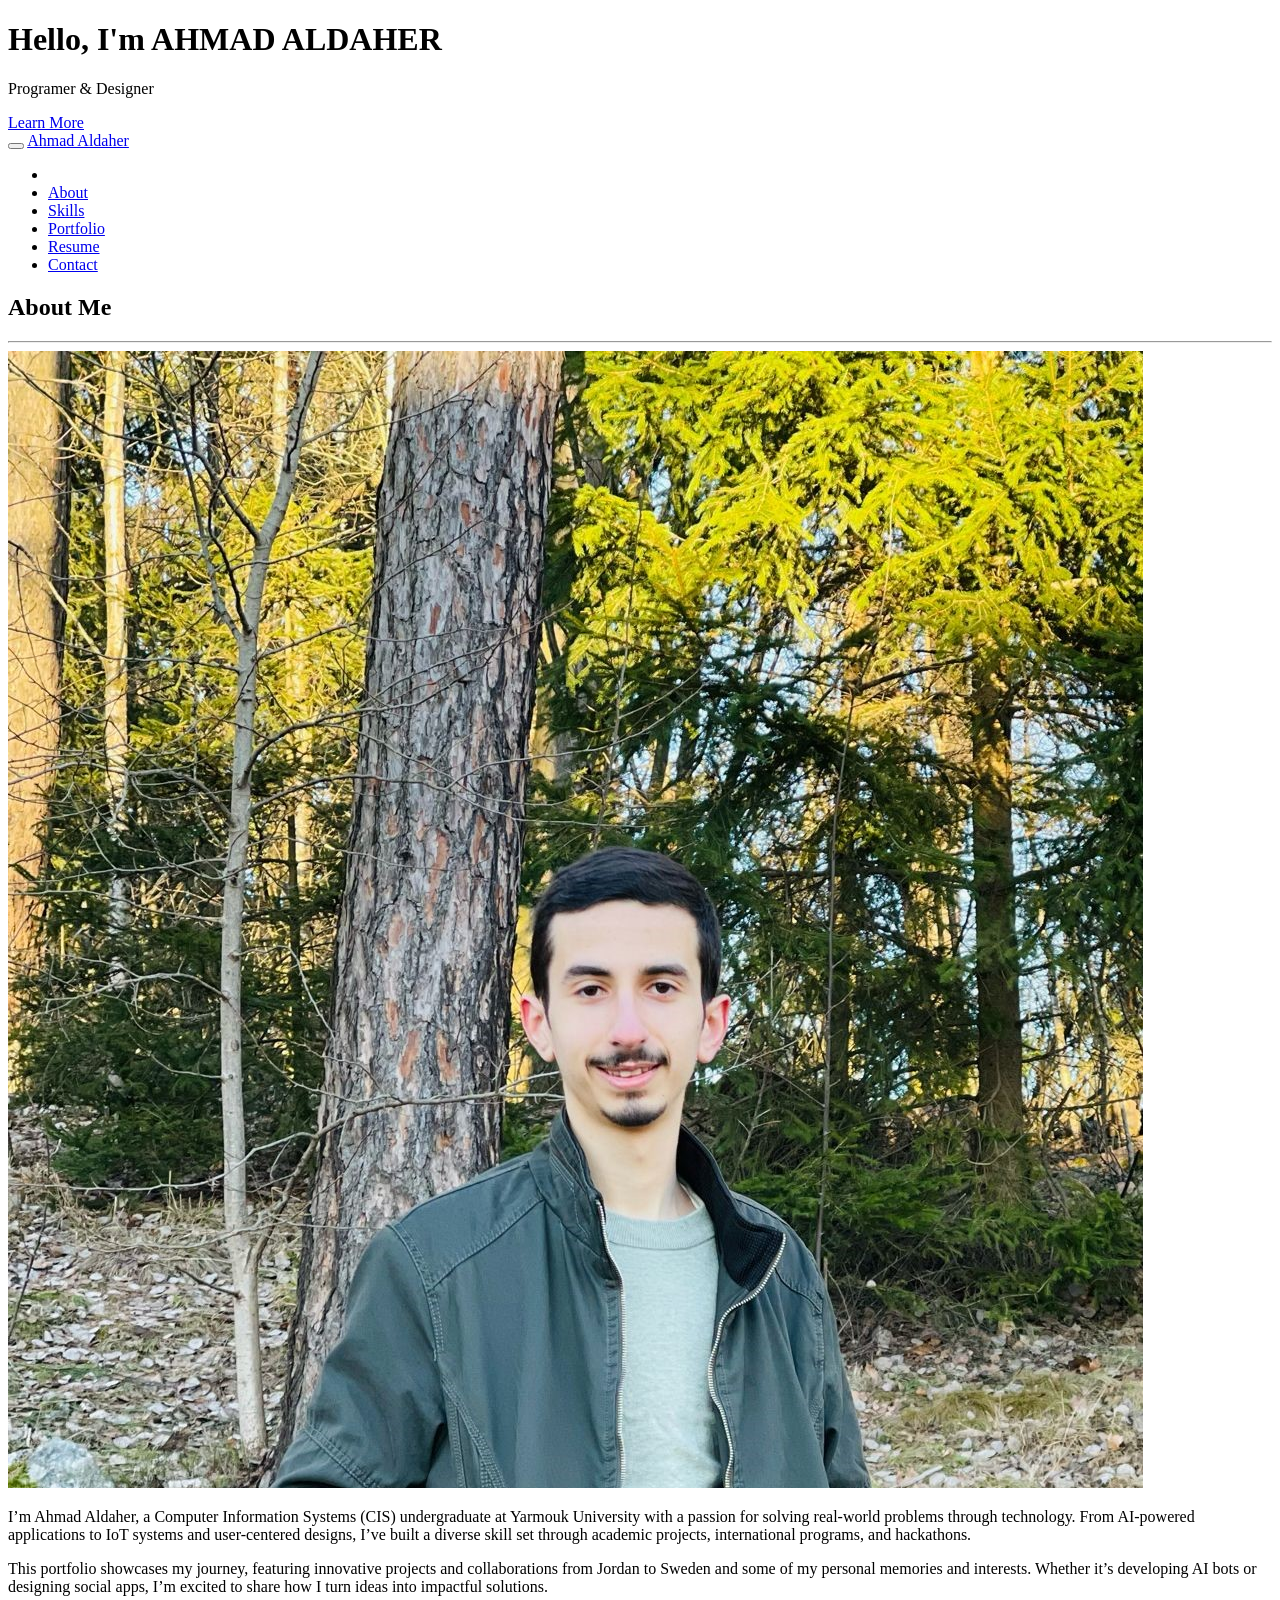
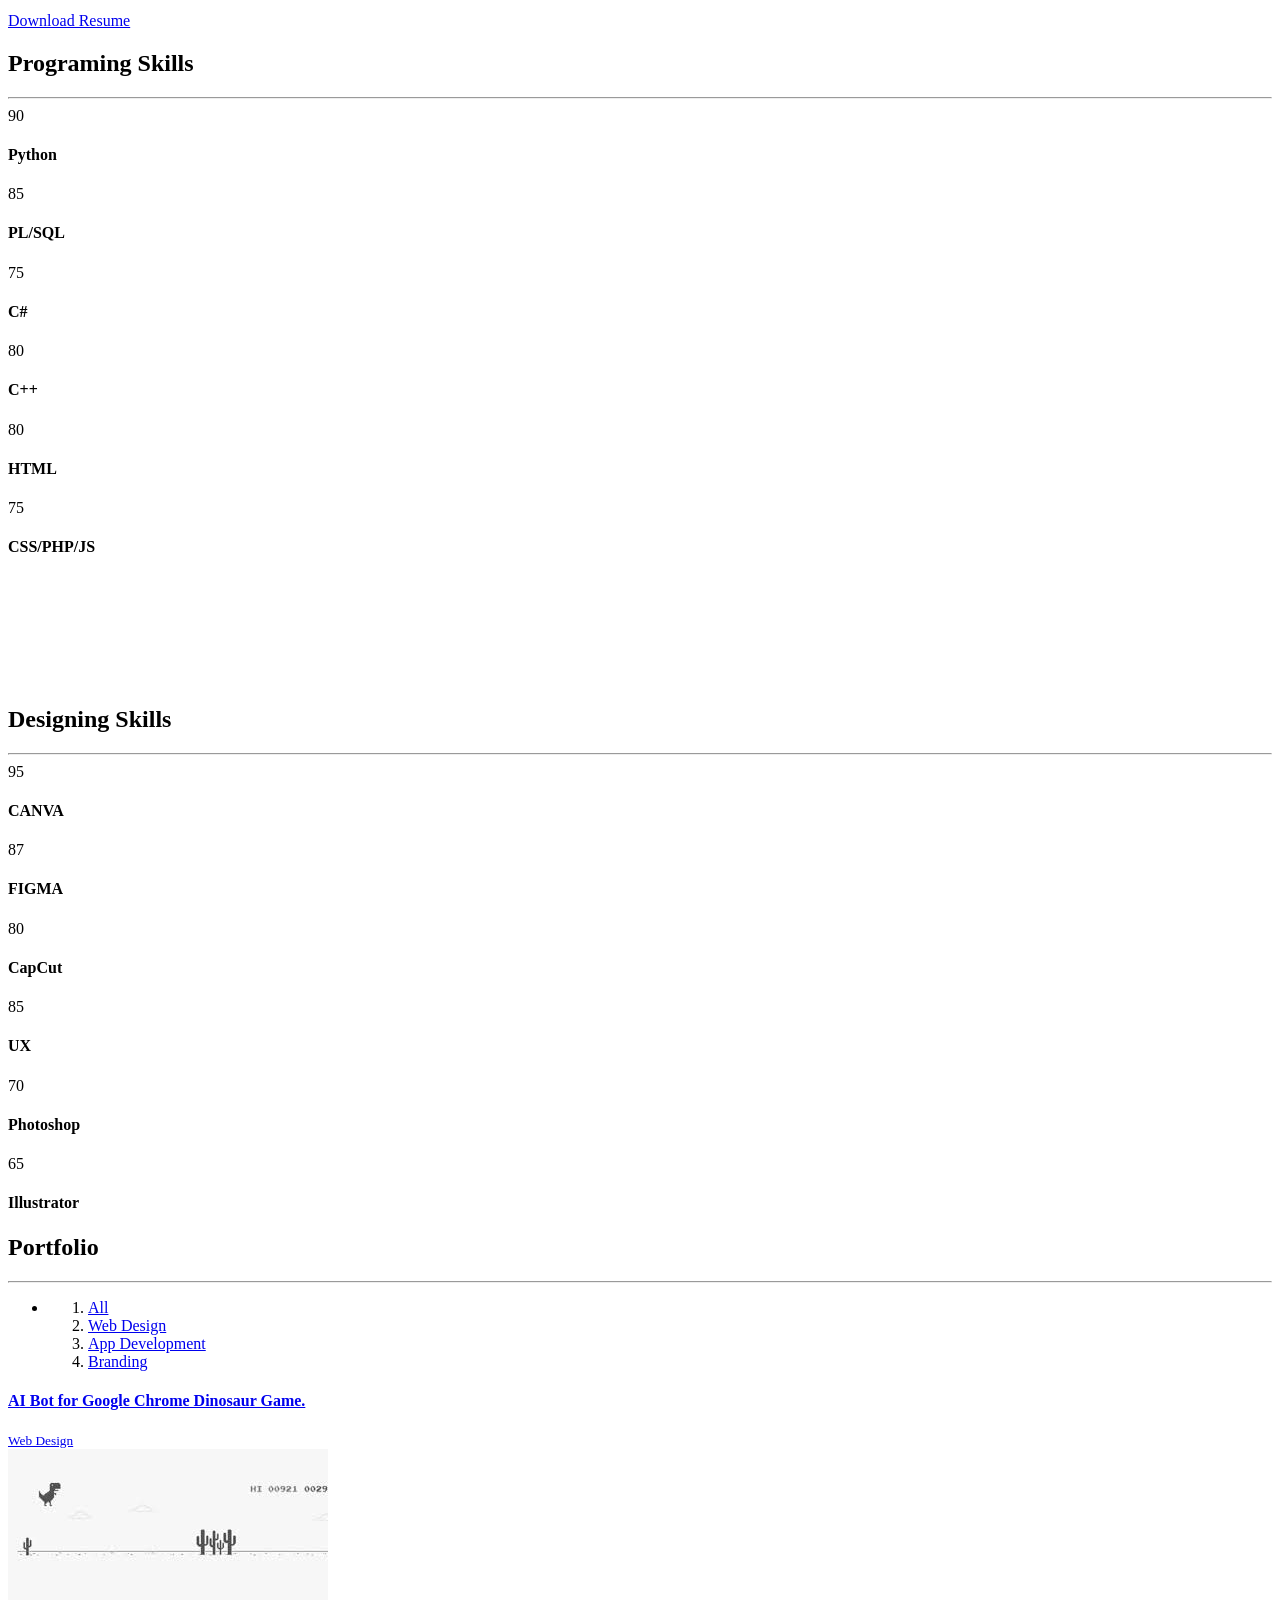
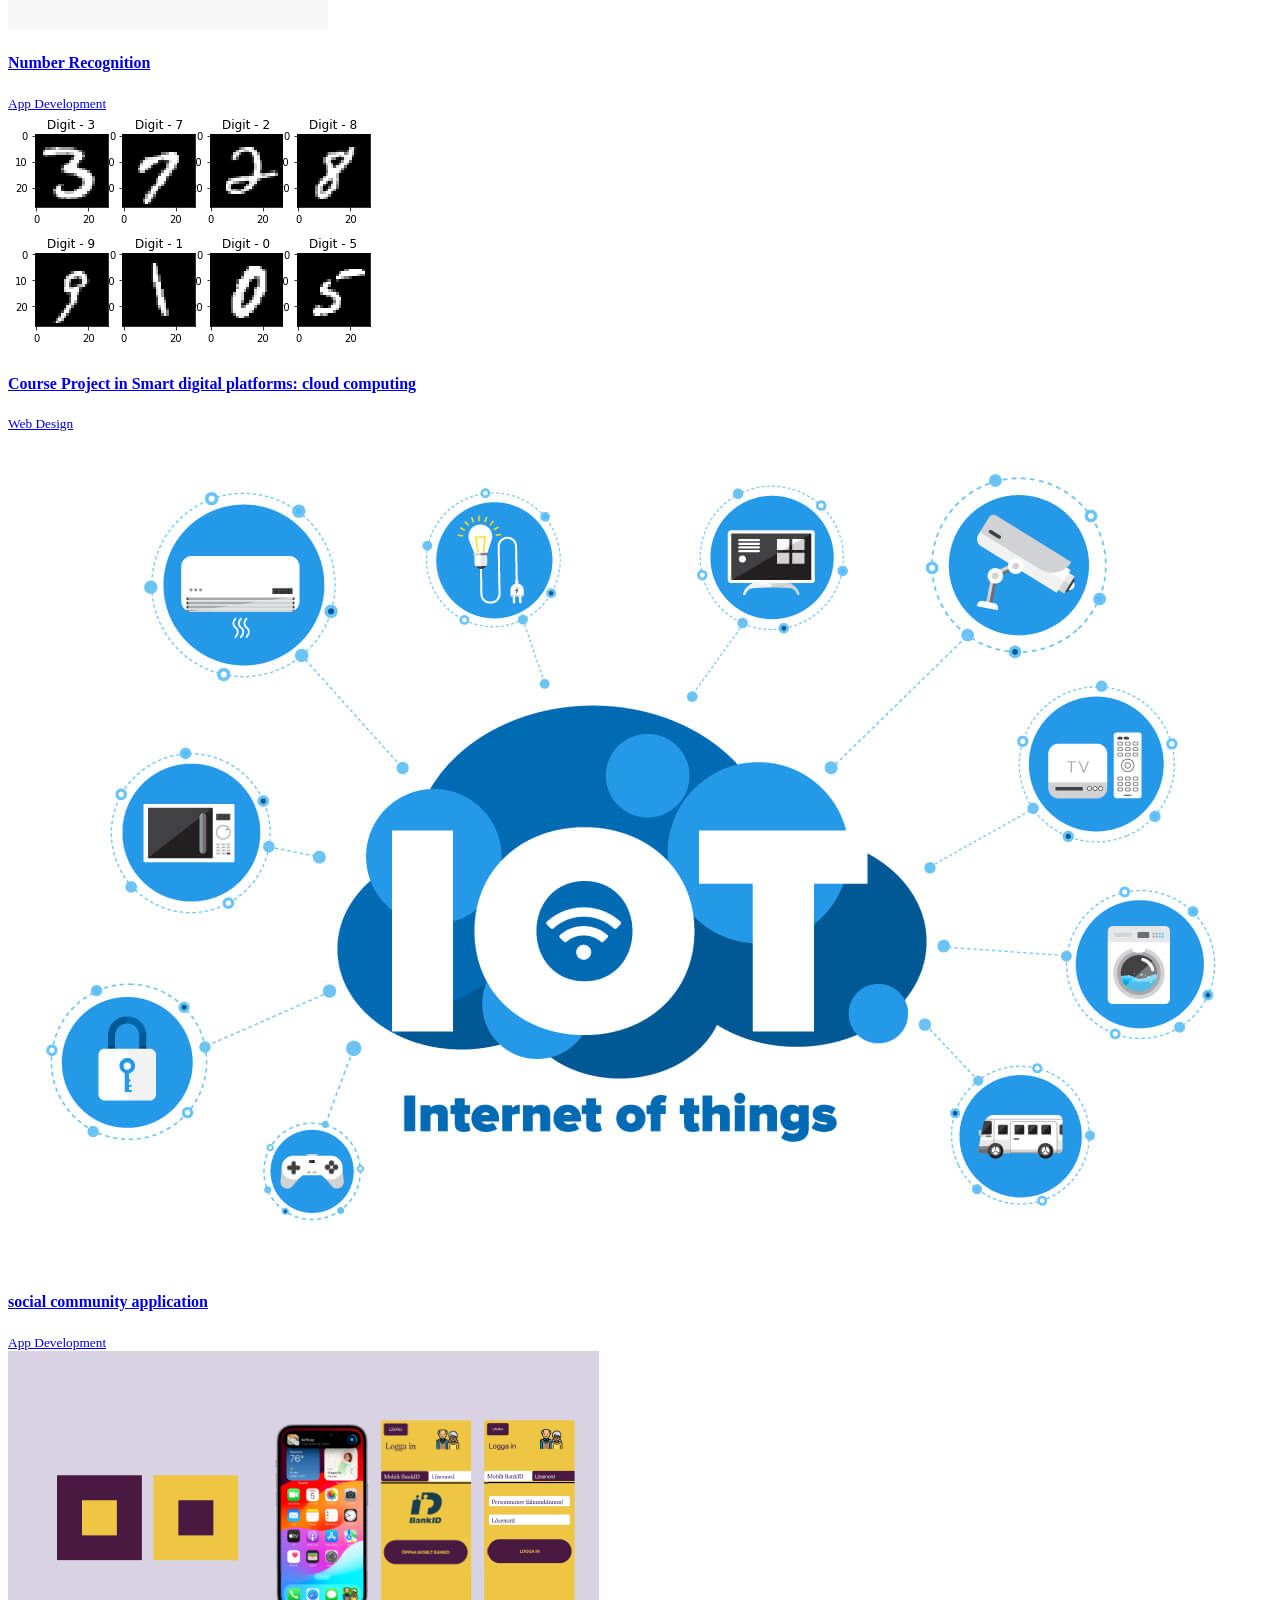
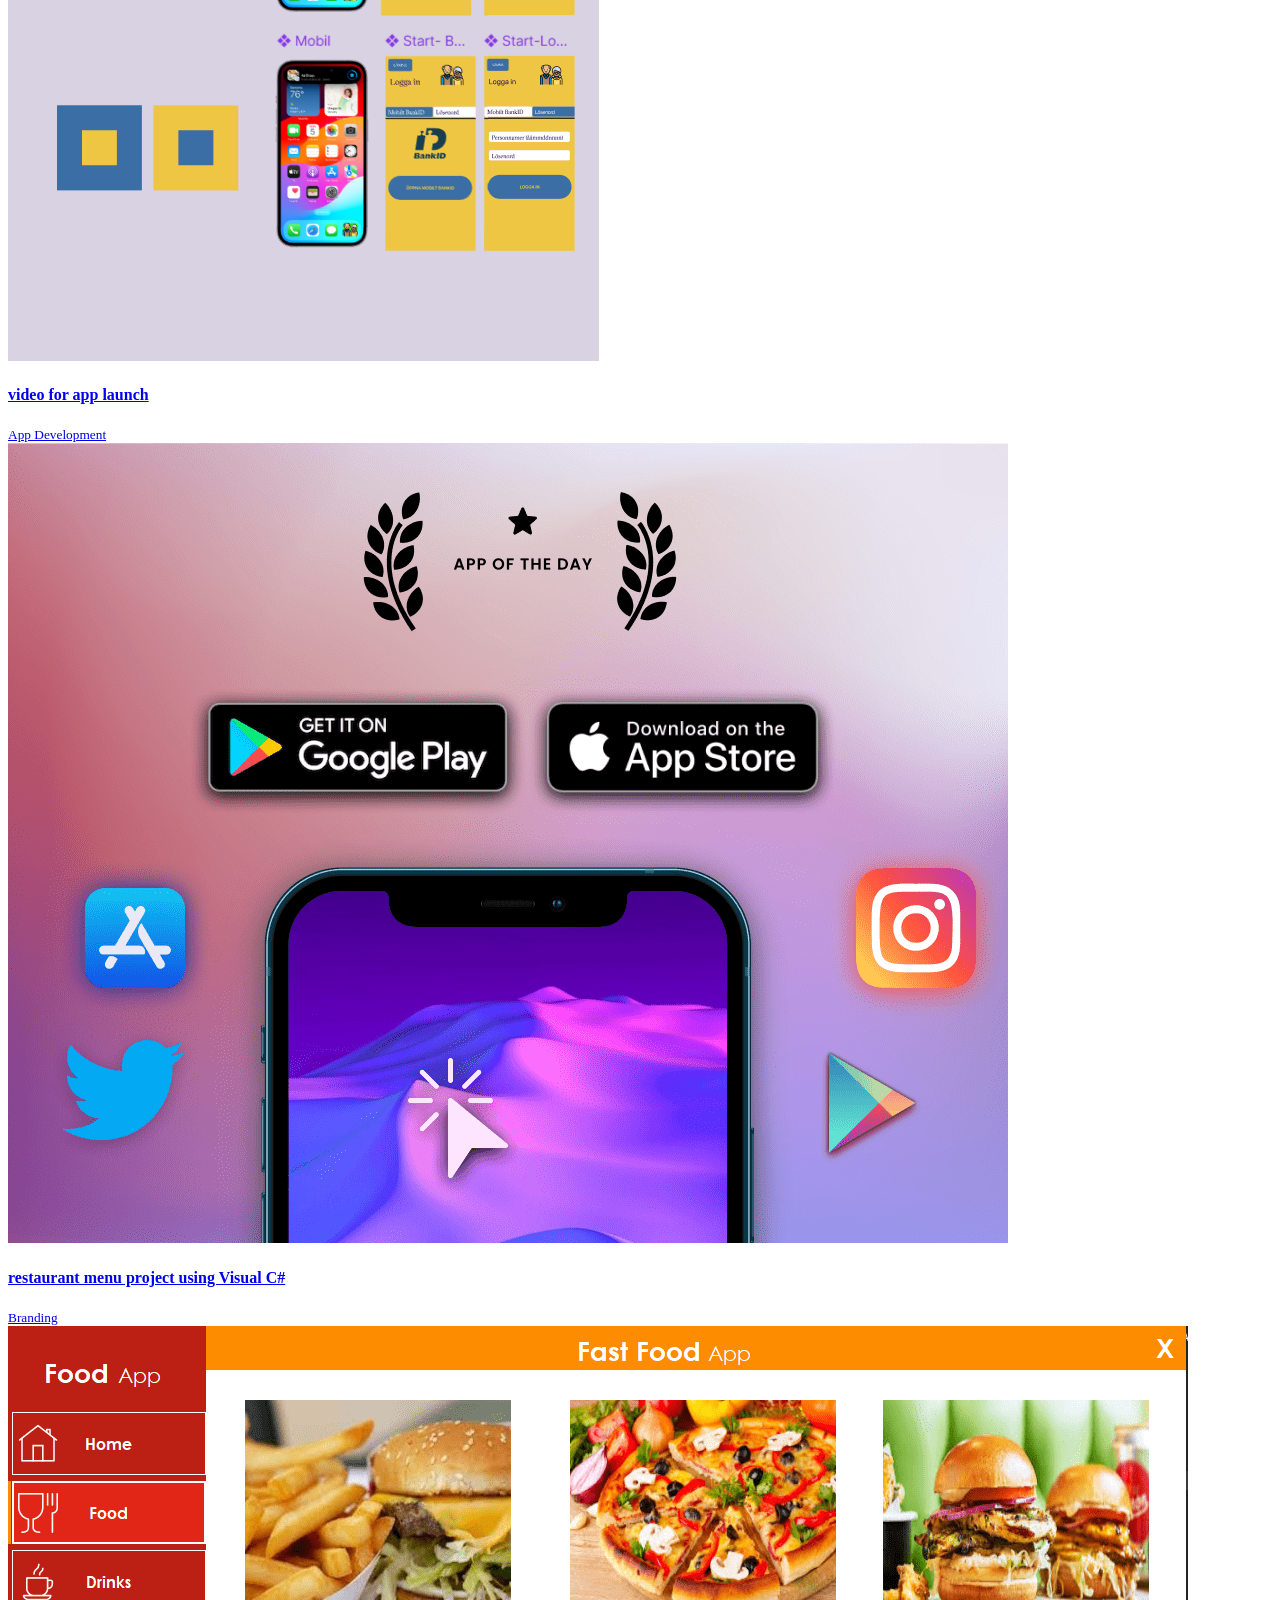
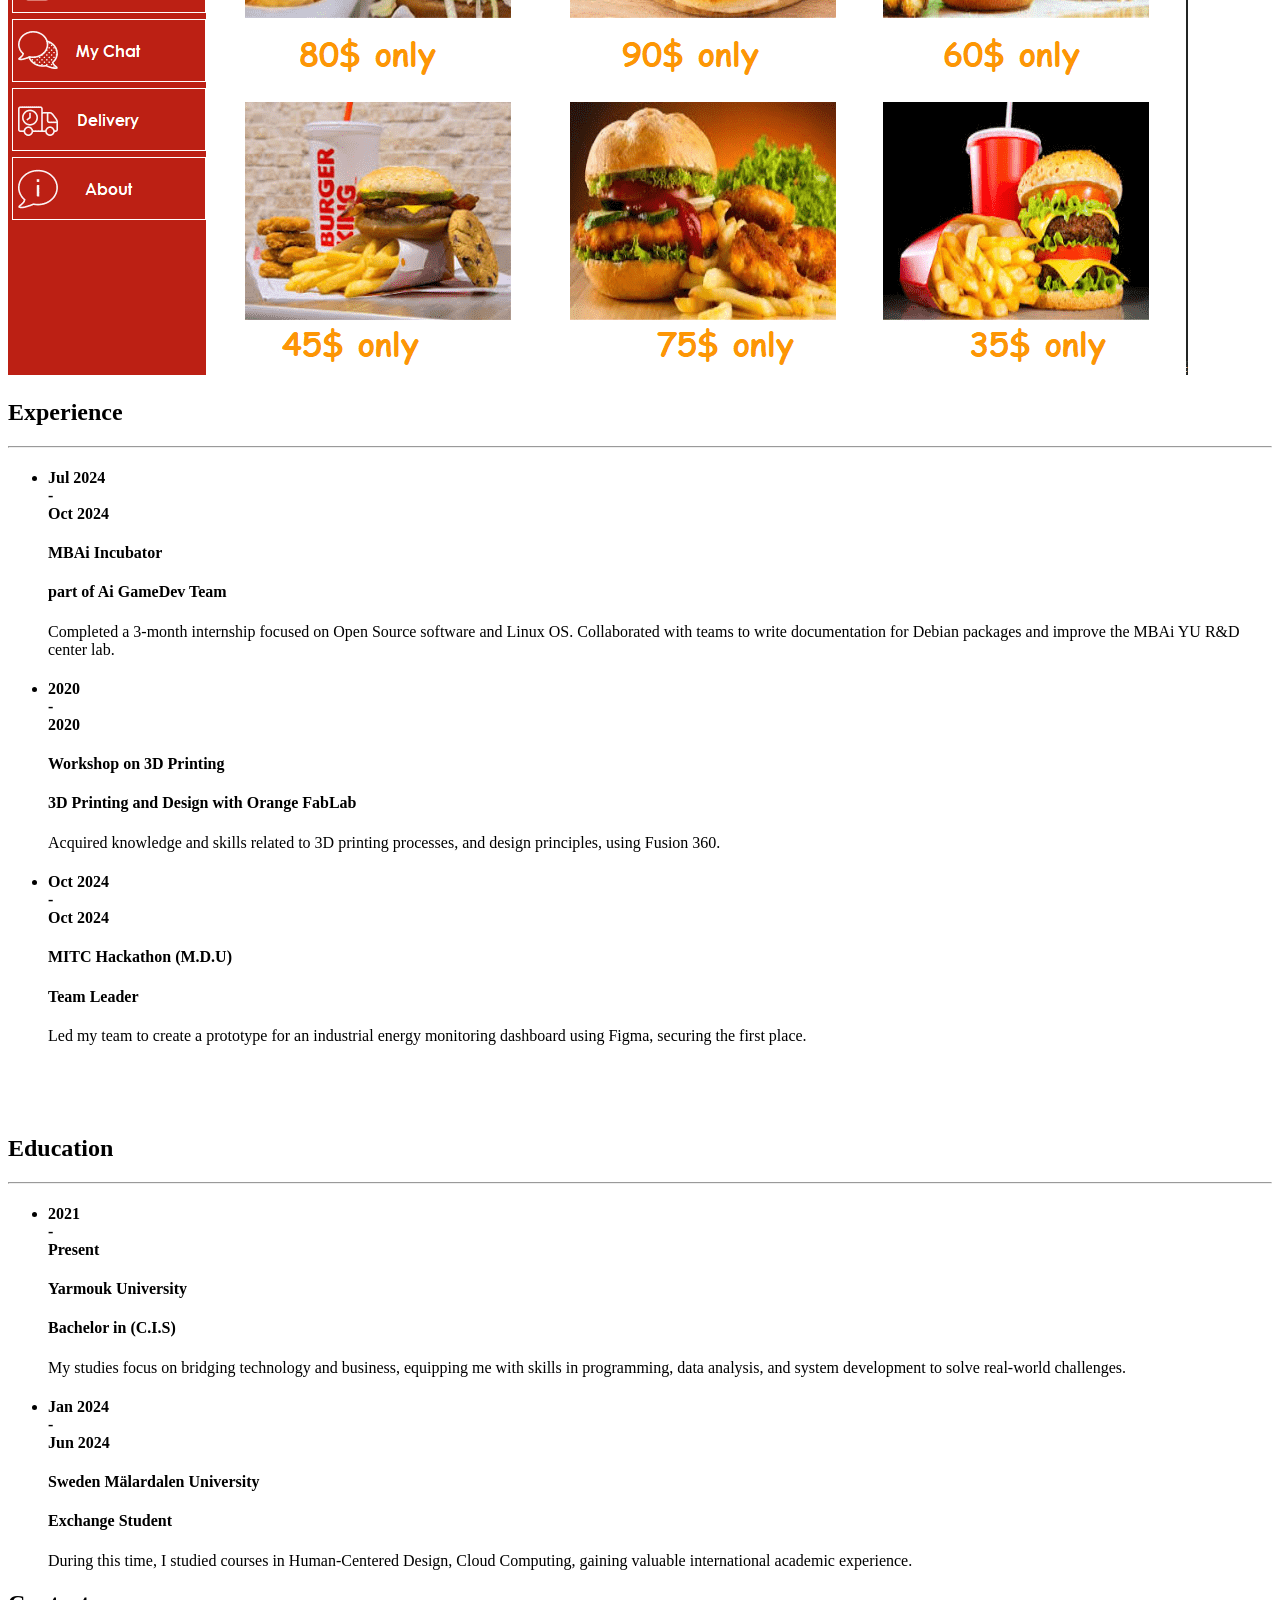
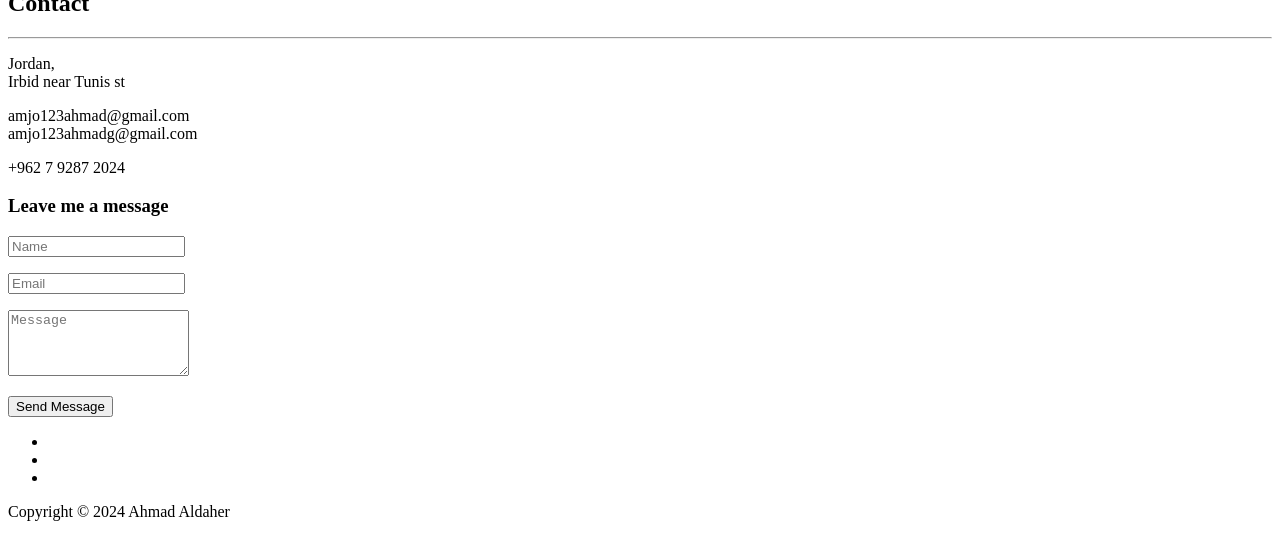
==== index.html @ 0b7fd12c "Add files via upload" ====
<!DOCTYPE html>
<html lang="en">
<head>
<meta charset="utf-8">
<meta name="viewport" content="width=device-width, initial-scale=1">
<title>AHMAD ALDAHER</title>
<meta name="description" content="">
<meta name="author" content="">

<!-- Favicons
    ================================================== -->
<link rel="shortcut icon" href="img/favicon.ico" type="image/x-icon">
<link rel="apple-touch-icon" href="img/apple-touch-icon.png">
<link rel="apple-touch-icon" sizes="72x72" href="img/apple-touch-icon-72x72.png">
<link rel="apple-touch-icon" sizes="114x114" href="img/apple-touch-icon-114x114.png">

<!-- Bootstrap -->
<link rel="stylesheet" type="text/css"  href="css/bootstrap.css">
<link rel="stylesheet" type="text/css" href="fonts/font-awesome/css/font-awesome.css">

<!-- Stylesheet
    ================================================== -->
<link rel="stylesheet" type="text/css"  href="css/style.css">
<link rel="stylesheet" type="text/css" href="css/prettyPhoto.css">
<link href='http://fonts.googleapis.com/css?family=Lato:400,700,900,300' rel='stylesheet' type='text/css'>
<link href='http://fonts.googleapis.com/css?family=Open+Sans:400,700,800,600,300' rel='stylesheet' type='text/css'>
<script type="text/javascript" src="js/modernizr.custom.js"></script>

<!-- HTML5 shim and Respond.js for IE8 support of HTML5 elements and media queries -->
<!-- WARNING: Respond.js doesn't work if you view the page via file:// -->
<!--[if lt IE 9]>
      <script src="https://oss.maxcdn.com/html5shiv/3.7.2/html5shiv.min.js"></script>
      <script src="https://oss.maxcdn.com/respond/1.4.2/respond.min.js"></script>
    <![endif]-->
</head>
<body id="page-top" data-spy="scroll" data-target=".navbar-fixed-top">

<!-- Header -->
<header id="header">
  <div class="intro">
    <div class="container">
      <div class="row">
        <div class="intro-text">
          <h1>Hello, I'm <span class="name">AHMAD ALDAHER</span></h1>
          <p>Programer & Designer</p>
          <a href="#about" class="btn btn-default btn-lg page-scroll">Learn More</a> </div>
      </div>
    </div>
  </div>
</header>
<!-- Navigation -->
<div id="nav">
  <nav class="navbar navbar-custom">
    <div class="container">
      <div class="navbar-header">
        <button type="button" class="navbar-toggle" data-toggle="collapse" data-target=".navbar-main-collapse"> <i class="fa fa-bars"></i> </button>
        <a class="navbar-brand page-scroll" href="#page-top">Ahmad Aldaher</a> </div>
      
      <!-- Collect the nav links, forms, and other content for toggling -->
      <div class="collapse navbar-collapse navbar-right navbar-main-collapse">
        <ul class="nav navbar-nav">
          <!-- Hidden li included to remove active class from about link when scrolled up past about section -->
          <li class="hidden"> <a href="#page-top"></a> </li>
          <li> <a class="page-scroll" href="#about">About</a> </li>
          <li> <a class="page-scroll" href="#P_skills">Skills</a> </li>
          <li> <a class="page-scroll" href="#portfolio">Portfolio</a> </li>
          <li> <a class="page-scroll" href="#resume">Resume</a> </li>
          <li> <a class="page-scroll" href="#contact">Contact</a> </li>
        </ul>
      </div>
    </div>
  </nav>
</div>
<!-- About Section -->
<div id="about">
  <div class="container">
    <div class="section-title text-center center">
      <h2>About Me</h2>
      <hr>
    </div>
    <div class="row">
      <div class="col-md-12 text-center"><img src="img/about.jpg" class="img-responsive"></div>
      <div class="col-md-8 col-md-offset-2">
        <div class="about-text">
          <p>I’m Ahmad Aldaher, a Computer Information Systems (CIS) undergraduate at Yarmouk University with a passion for solving real-world problems through technology. From AI-powered applications to IoT systems and user-centered designs, I’ve built a diverse skill set through academic projects, international programs, and hackathons.</p>
          <p>This portfolio showcases my journey, featuring innovative projects and collaborations from Jordan to Sweden and some of my personal memories and interests. Whether it’s developing AI bots or designing social apps, I’m excited to share how I turn ideas into impactful solutions.</p>
          <p class="text-center"><a class="btn btn-primary" href="#"><i class="fa fa-download"></i> Download Resume</a></p>
        </div>
      </div>
    </div>
  </div>
</div>
<!-- Programing Skills Section -->
<div id="P_skills" class="text-center">
  <div class="container">
    <div class="section-title center">
      <h2>Programing Skills</h2>
      <hr>
    </div>
    <div class="row">
      <div class="col-md-4 col-sm-6 skill"> <span class="chart" data-percent="90"> <span class="percent">90</span> </span>
        <h4>Python</h4>
      </div>
      <div class="col-md-4 col-sm-6 skill"> <span class="chart" data-percent="85"> <span class="percent">85</span> </span>
        <h4>PL/SQL</h4>
      </div>
      <div class="col-md-4 col-sm-6 skill"> <span class="chart" data-percent="75"> <span class="percent">75</span> </span>
        <h4> C#</h4>
      </div>
      <div class="col-md-4 col-sm-6 skill"> <span class="chart" data-percent="80"> <span class="percent">80</span> </span>
        <h4> C++</h4>
      </div>
      <div class="col-md-4 col-sm-6 skill"> <span class="chart" data-percent="80"> <span class="percent">80</span> </span>
        <h4>HTML</h4>
      </div>
      <div class="col-md-4 col-sm-6 skill"> <span class="chart" data-percent="75"> <span class="percent">75</span> </span>
        <h4>CSS/PHP/JS</h4>
      </div>
    </div>
  </div>
</div>
<br><br><br><br><br><br>
<!-- Designing Skills Section -->
<div id="D_skills" class="text-center">
  <div class="container">
    <div class="section-title center">
      <h2>Designing Skills</h2>
      <hr>
    </div>
    <div class="row">
      <div class="col-md-4 col-sm-6 skill"> <span class="chart" data-percent="95"> <span class="percent">95</span> </span>
        <h4>CANVA</h4>
      </div>
      <div class="col-md-4 col-sm-6 skill"> <span class="chart" data-percent="87"> <span class="percent">87</span> </span>
        <h4>FIGMA</h4>
      </div>
      <div class="col-md-4 col-sm-6 skill"> <span class="chart" data-percent="80"> <span class="percent">80</span> </span>
        <h4>CapCut</h4>
      </div>
      <div class="col-md-4 col-sm-6 skill"> <span class="chart" data-percent="85"> <span class="percent">85</span> </span>
        <h4>UX</h4>
      </div>
      <div class="col-md-4 col-sm-6 skill"> <span class="chart" data-percent="70"> <span class="percent">70</span> </span>
        <h4>Photoshop</h4>
      </div>
      <div class="col-md-4 col-sm-6 skill"> <span class="chart" data-percent="65"> <span class="percent">65</span> </span>
        <h4>Illustrator</h4>
      </div>
    </div>
  </div>
</div>

<!-- Portfolio Section -->
<div id="portfolio">
  <div class="container">
    <div class="section-title text-center center">
      <h2>Portfolio</h2>
      <hr>
    </div>
    <div class="categories">
      <ul class="cat">
        <li>
          <ol class="type">
            <li><a href="#" data-filter="*" class="active">All</a></li>
            <li><a href="#" data-filter=".web">Web Design</a></li>
            <li><a href="#" data-filter=".app">App Development</a></li>
            <li><a href="#" data-filter=".branding">Branding</a></li>
          </ol>
        </li>
      </ul>
      <div class="clearfix"></div>
    </div>
    <div class="row">
      <div class="portfolio-items">
        <div class="col-sm-6 col-md-3 col-lg-3 web">
          <div class="portfolio-item">
            <div class="hover-bg"> <a href="img/portfolio/01-large.jpg" title="Description: Programmed an AI bot capable of playing the Chrome “No Internet dinosaur game“, demonstrating
              skills in computer vision and automation using (python, open cv, pytorch)." rel="prettyPhoto">
              <div class="hover-text">
                <h4>AI Bot for Google Chrome Dinosaur Game.</h4>
                <small>Web Design</small> </div>
              <img src="img/portfolio/01-small.jpg" class="img-responsive" alt="AI Bot for Google Chrome Dinosaur Game."> </a> </div>
          </div>
        </div>
        <div class="col-sm-6 col-md-3 col-lg-3 app">
          <div class="portfolio-item">
            <div class="hover-bg"> <a href="img/portfolio/02-large.jpg" title="Description: Basic program for recognizing and interpreting handwritten numbers from images. This project was
              to learn skills in machine learning and image processing using Python, TensorFlow, OpenCV." rel="prettyPhoto">
              <div class="hover-text">
                <h4>Number Recognition</h4>
                <small>App Development</small> </div>
              <img src="img/portfolio/02-small.jpg" class="img-responsive" alt="Number Recognition"> </a> </div>
          </div>
        </div>
        <div class="col-sm-6 col-md-3 col-lg-3 web">
          <div class="portfolio-item">
            <div class="hover-bg"> <a href="img/portfolio/03-large.jpg" title="Description: Developed a dual-website application for sending and receiving IoT data. One site simulated an
              IoT device that sends data, while the other received, analyzed, and displayed the information for end-users." rel="prettyPhoto">
              <div class="hover-text">
                <h4>Course Project in Smart digital platforms: cloud computing</h4>
                <small>Web Design</small> </div>
              <img src="img/portfolio/03-small.jpg" class="img-responsive" alt="Course Project in Smart digital platforms: cloud computing"> </a> </div>
          </div>
        </div>
        <div class="col-sm-6 col-md-3 col-lg-3 web">
          <div class="portfolio-item">
            <div class="hover-bg"> <a href="img/portfolio/04-large.jpg" title="Description: Collaborated with a multinational team to design a user-friendly social community application
              tailored to the needs of elderly users in Sweden." rel="prettyPhoto">
              <div class="hover-text">
                <h4>social community application</h4>
                <small>App Development</small> </div>
              <img src="img/portfolio/04-small.jpg" class="img-responsive" alt=" social community application"> </a> </div>
          </div>
        </div>
        <div class="col-sm-6 col-md-3 col-lg-3 app">
          <div class="portfolio-item">
            <div class="hover-bg"> <a href="img/portfolio/05-large.jpg" title="video" rel="prettyPhoto">
              <div class="hover-text">
                <h4>video for app launch</h4>
                <small>App Development</small> </div>
              <img src="img/portfolio/05-small.jpg" class="img-responsive" alt="video for app launch"> </a> </div>
          </div>
        </div>
        <div class="col-sm-6 col-md-3 col-lg-3 branding">
          <div class="portfolio-item">
            <div class="hover-bg"> <a href="img/portfolio/06-large.jpg" title=" Developed a small restaurant menu project using Visual C#." rel="prettyPhoto">
              <div class="hover-text">
                <h4>restaurant menu project using Visual C#</h4>
                <small>Branding</small> </div>
              <img src="img/portfolio/06-small.jpg" class="img-responsive" alt=" restaurant menu project using Visual C#"> </a> </div>
          </div>
        </div>
        
  </div>
</div>

<!-- Resume Section -->
<div id="resume" class="text-center">
  <div class="container">
    <div class="section-title center">
      <h2>Experience</h2>
      <hr>
    </div>
    <div class="row">
      <div class="col-lg-12">
        <ul class="timeline">
          <li>
            <div class="timeline-image">
              <h4>Jul 2024 <br>
                - <br>
                Oct 2024 </h4>
            </div>
            <div class="timeline-panel">
              <div class="timeline-heading">
                <h4>MBAi Incubator</h4>
                <h4 class="subheading">part of Ai GameDev Team</h4>
              </div>
              <div class="timeline-body">
                <p> Completed a 3-month internship focused on Open Source software and Linux OS. Collaborated with
                  teams to write documentation for Debian packages and improve the MBAi YU R&D center lab.</p>
              </div>
            </div>
          </li>
          <li class="timeline-inverted">
            <div class="timeline-image">
              <h4>2020 <br>
                - <br>
                2020 </h4>
            </div>
            <div class="timeline-panel">
              <div class="timeline-heading">
                <h4>Workshop on 3D Printing</h4>
                <h4 class="subheading"> 3D Printing and Design with Orange FabLab</h4>
              </div>
              <div class="timeline-body">
                <p>Acquired knowledge and skills related to 3D printing processes, and design principles, using Fusion 360.</p>
              </div>
            </div>
          </li>
          <li>
            <div class="timeline-image">
              <h4>Oct 2024 <br>
                - <br>
                Oct 2024 </h4>
            </div>
            <div class="timeline-panel">
              <div class="timeline-heading">
                <h4> MITC Hackathon (M.D.U)</h4>
                <h4 class="subheading">Team Leader</h4>
              </div>
              <div class="timeline-body">
                <p> Led my team to create a prototype for an industrial energy monitoring dashboard using Figma, securing
                  the first place.</p>
              </div>
            </div>
          </li>
        </ul>
      </div>
    </div>
  </div>
  <div class="container">
    <div class="section-title center">

      <br><br><br>

      <h2>Education</h2>
      <hr>
    </div>
    <div class="row">
      <div class="col-lg-12">
        <ul class="timeline">
          
          <!-- Education Section-->
          
          <li>
            <div class="timeline-image">
              <h4>2021 <br>
                - <br>
                Present </h4>
            </div>
            <div class="timeline-panel">
              <div class="timeline-heading">
                <h4> Yarmouk University</h4>
                <h4 class="subheading">Bachelor in (C.I.S)</h4>
              </div>
              <div class="timeline-body">
                <p>My studies focus on bridging technology and business, equipping me with skills in programming, data analysis, and system development to solve real-world challenges.</p>
              </div>
            </div>
          </li>
          <li class="timeline-inverted">
            <div class="timeline-image">
              <h4>Jan 2024 <br>
                - <br>
                Jun 2024 </h4>
            </div>
            <div class="timeline-panel">
              <div class="timeline-heading">
                <h4>Sweden Mälardalen University</h4>
                <h4 class="subheading">Exchange Student</h4>
              </div>
              <div class="timeline-body">
                <p>During this time, I studied courses in Human-Centered Design, Cloud Computing, gaining valuable international academic experience.<p>
              </div>
            </div>
          </li>
          
        </ul>
      </div>
    </div>
  </div>
</div>
<!-- Contact Section -->
<div id="contact" class="text-center">
  <div class="container">
    <div class="section-title center">
      <h2>Contact</h2>
      <hr>
    </div>
    <div class="col-md-8 col-md-offset-2">
      <div class="col-md-4"> <i class="fa fa-map-marker fa-2x"></i>
        <p>Jordan,<br>
          Irbid near Tunis st</p>
      </div>
      <div class="col-md-4"> <i class="fa fa-envelope-o fa-2x"></i>
        <p>amjo123ahmad@gmail.com<br>amjo123ahmadg@gmail.com</p>
      </div>
      <div class="col-md-4"> <i class="fa fa-phone fa-2x"></i>
        <p> +962 7 9287 2024</p>
      </div>
      <div class="clearfix"></div>
    </div>
    <div class="col-md-8 col-md-offset-2">
      <h3>Leave me a message</h3>
      <form name="sentMessage" id="contactForm" novalidate>
        <div class="row">
          <div class="col-md-6">
            <div class="form-group">
              <input type="text" id="name" class="form-control" placeholder="Name" required="required">
              <p class="help-block text-danger"></p>
            </div>
          </div>
          <div class="col-md-6">
            <div class="form-group">
              <input type="email" id="email" class="form-control" placeholder="Email" required="required">
              <p class="help-block text-danger"></p>
            </div>
          </div>
        </div>
        <div class="form-group">
          <textarea name="message" id="message" class="form-control" rows="4" placeholder="Message" required></textarea>
          <p class="help-block text-danger"></p>
        </div>
        <div id="success"></div>
        <button type="submit" class="btn btn-default">Send Message</button>
      </form>
      <div class="social">
        <ul>
          <li><a href="https://github.com/ahmad-almaher"><i class="fa fa-github"></i></a></li>
          <li><a href="https://www.instagram.com/maher286/profilecard/?igsh=MWh3eDlrbDl1OHp0Nw=="><i class="fa fa-instagram"></i></a></li>
          <li><a href="https://www.linkedin.com/in/ahmad-aldaher-368395258/"><i class="fa fa-linkedin"></i></a></li>
        </ul>
      </div>
    </div>
  </div>
</div>
<div id="footer">
  <div class="container text-center">
    <div class="fnav">
      <p>Copyright &copy; 2024 Ahmad Aldaher</p>
    </div>
  </div>
</div>
<script type="text/javascript" src="js/jquery.1.11.1.js"></script> 
<script type="text/javascript" src="js/bootstrap.js"></script> 
<script type="text/javascript" src="js/SmoothScroll.js"></script> 
<script type="text/javascript" src="js/easypiechart.js"></script> 
<script type="text/javascript" src="js/jquery.prettyPhoto.js"></script> 
<script type="text/javascript" src="js/jquery.isotope.js"></script> 
<script type="text/javascript" src="js/jquery.counterup.js"></script> 
<script type="text/javascript" src="js/waypoints.js"></script> 
<script type="text/javascript" src="js/jqBootstrapValidation.js"></script> 
<script type="text/javascript" src="js/contact_me.js"></script> 
<script type="text/javascript" src="js/main.js"></script>
</body>
</html>
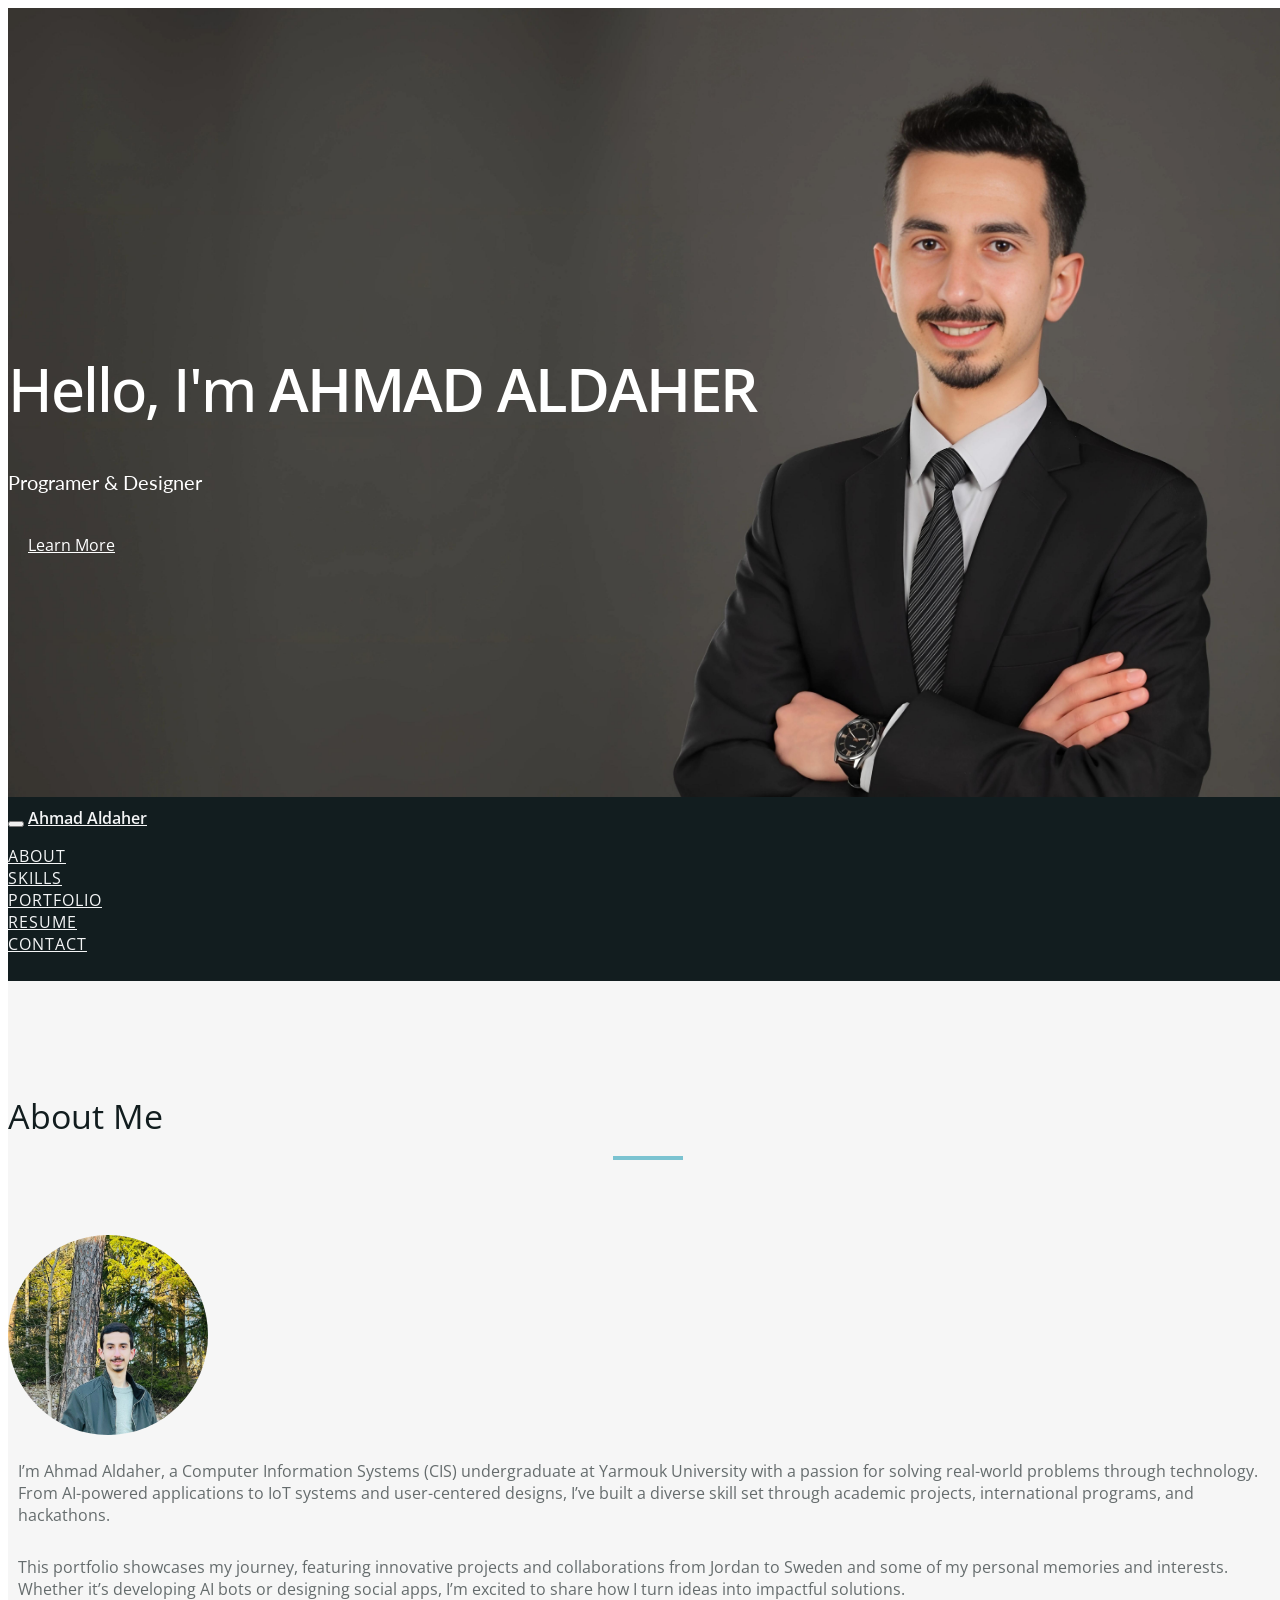
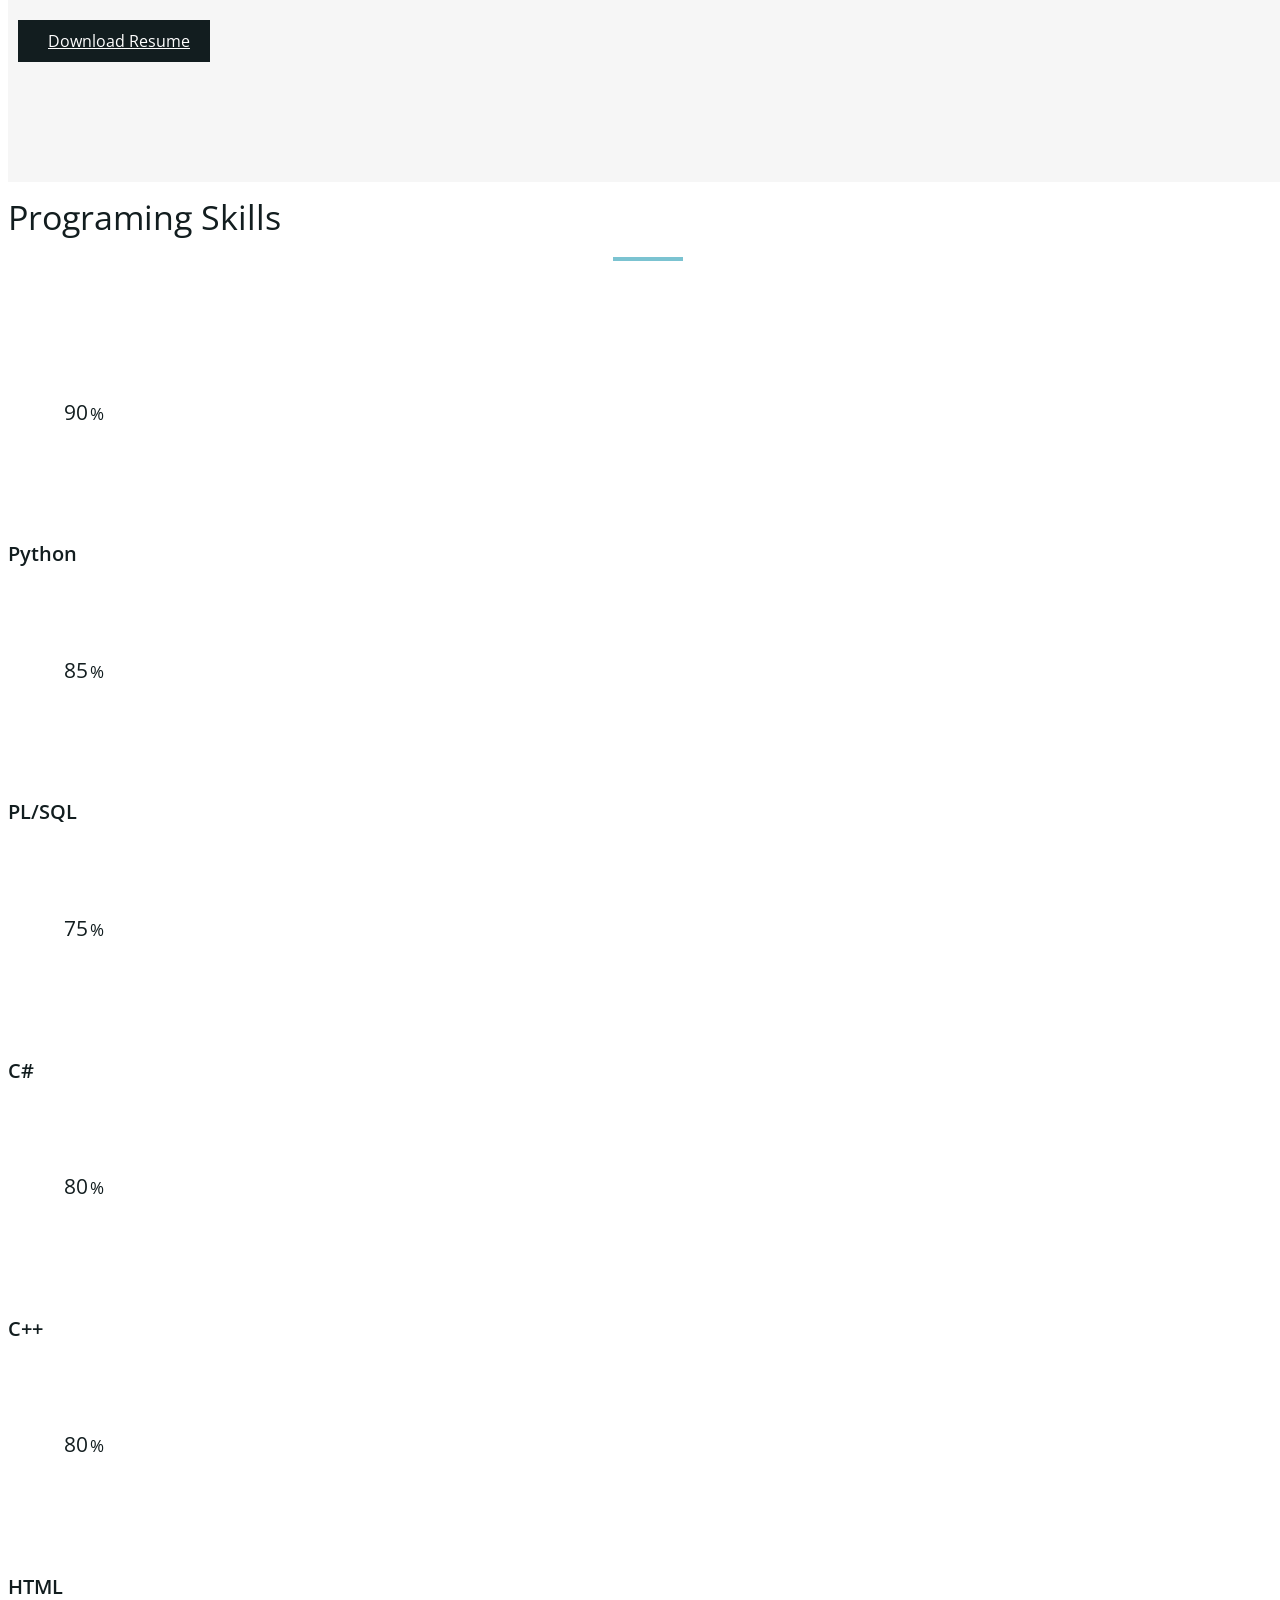
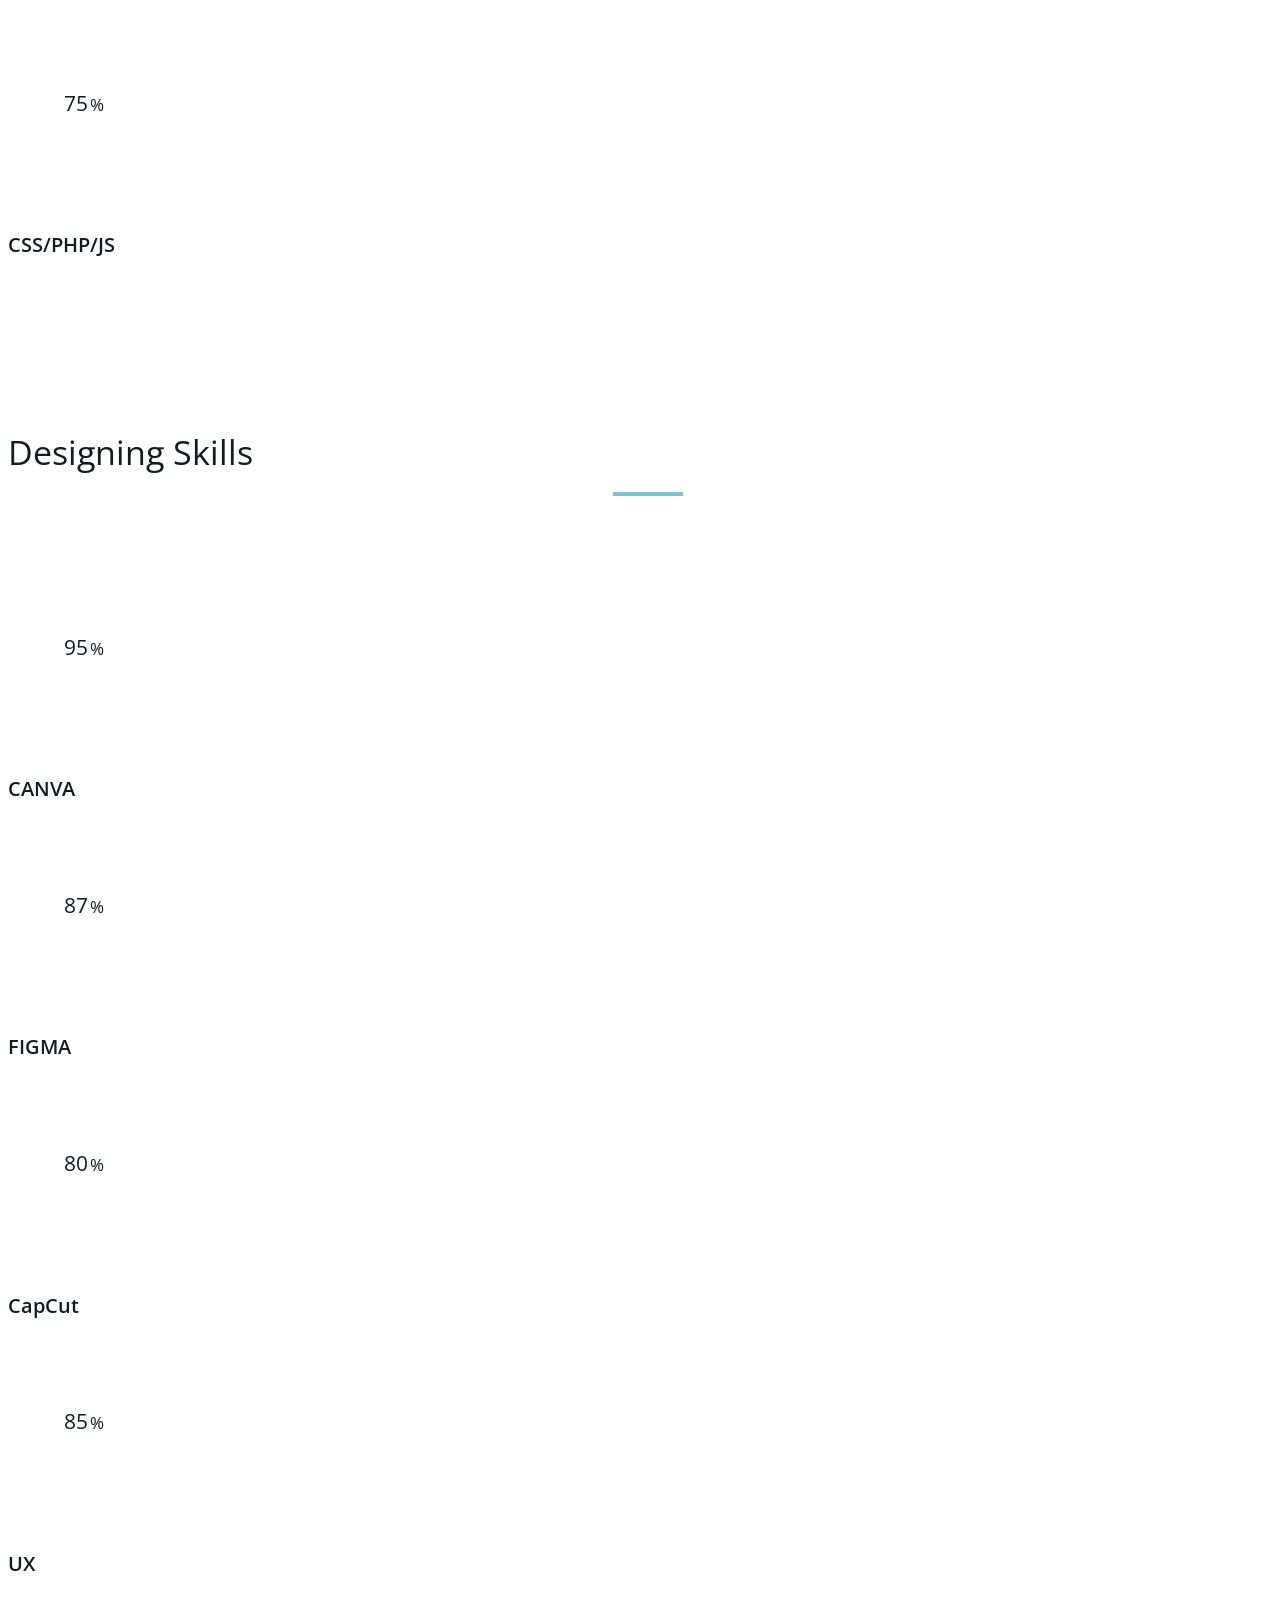
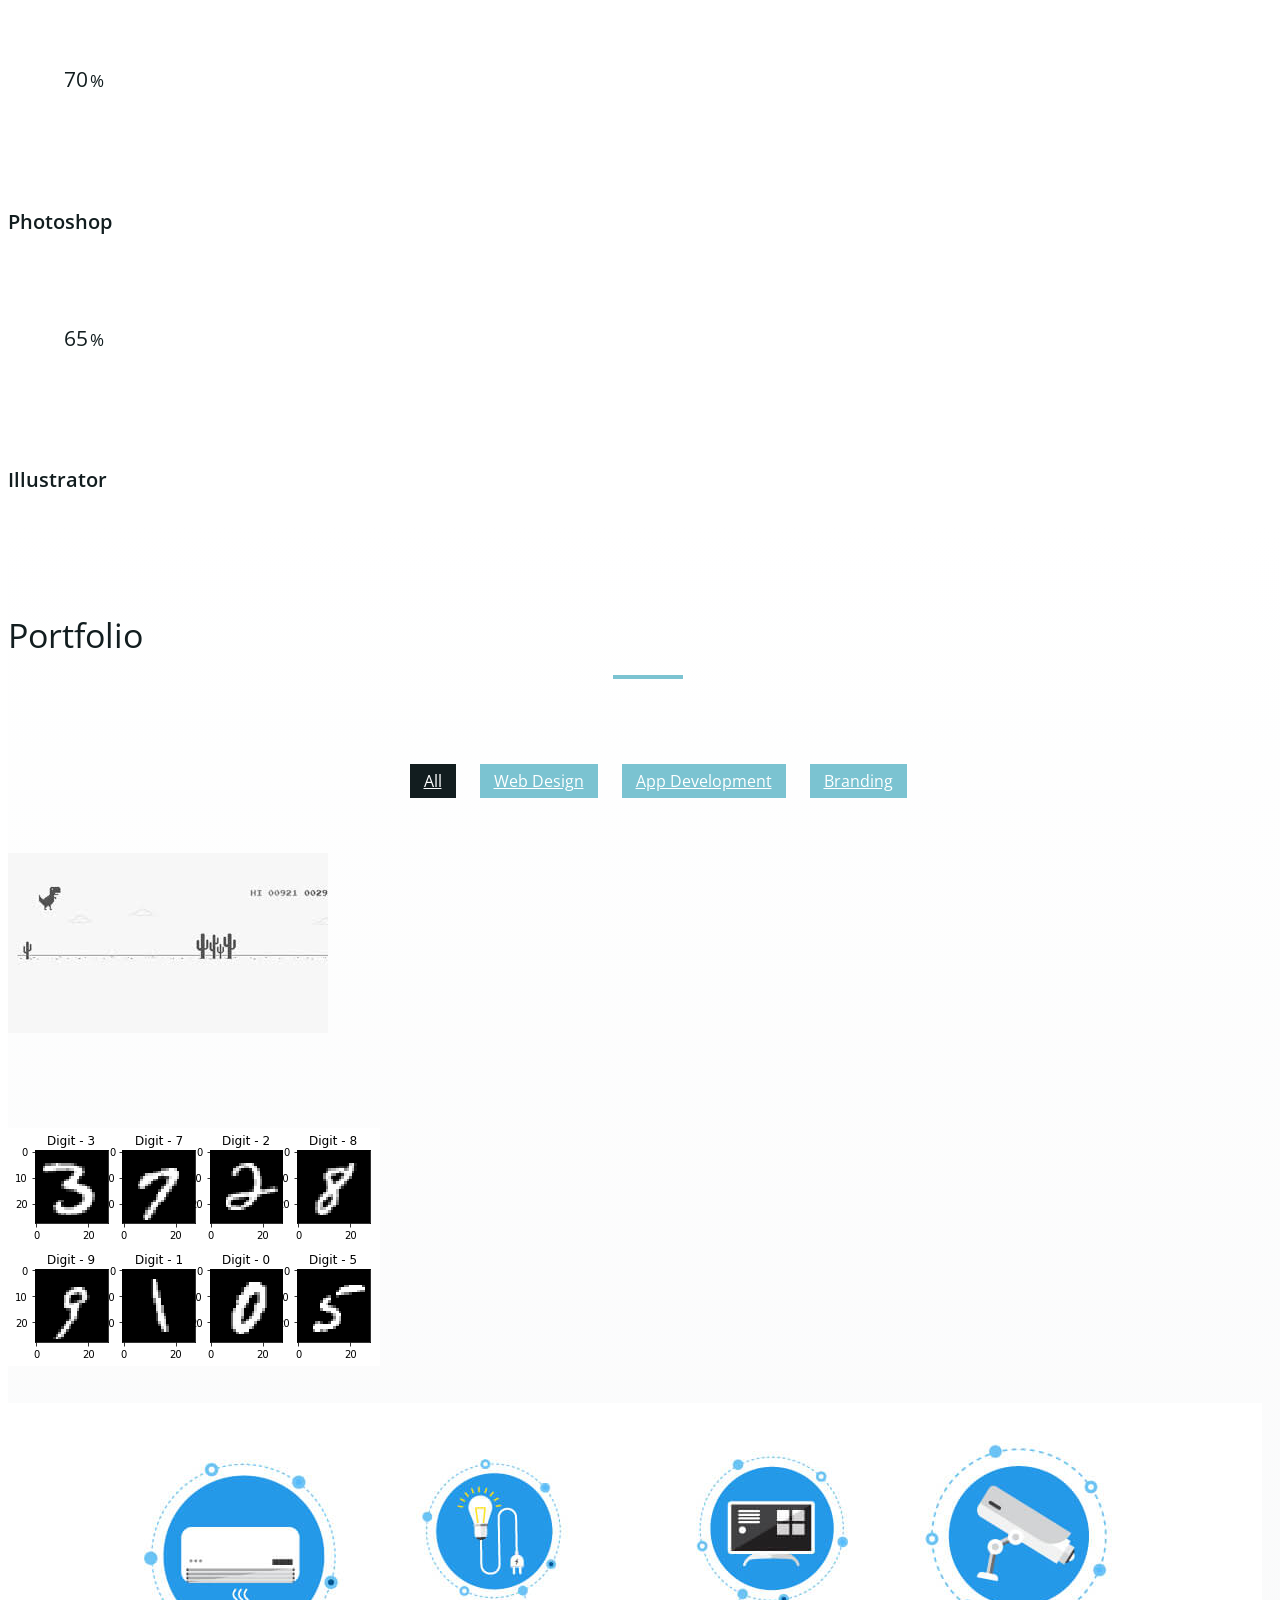
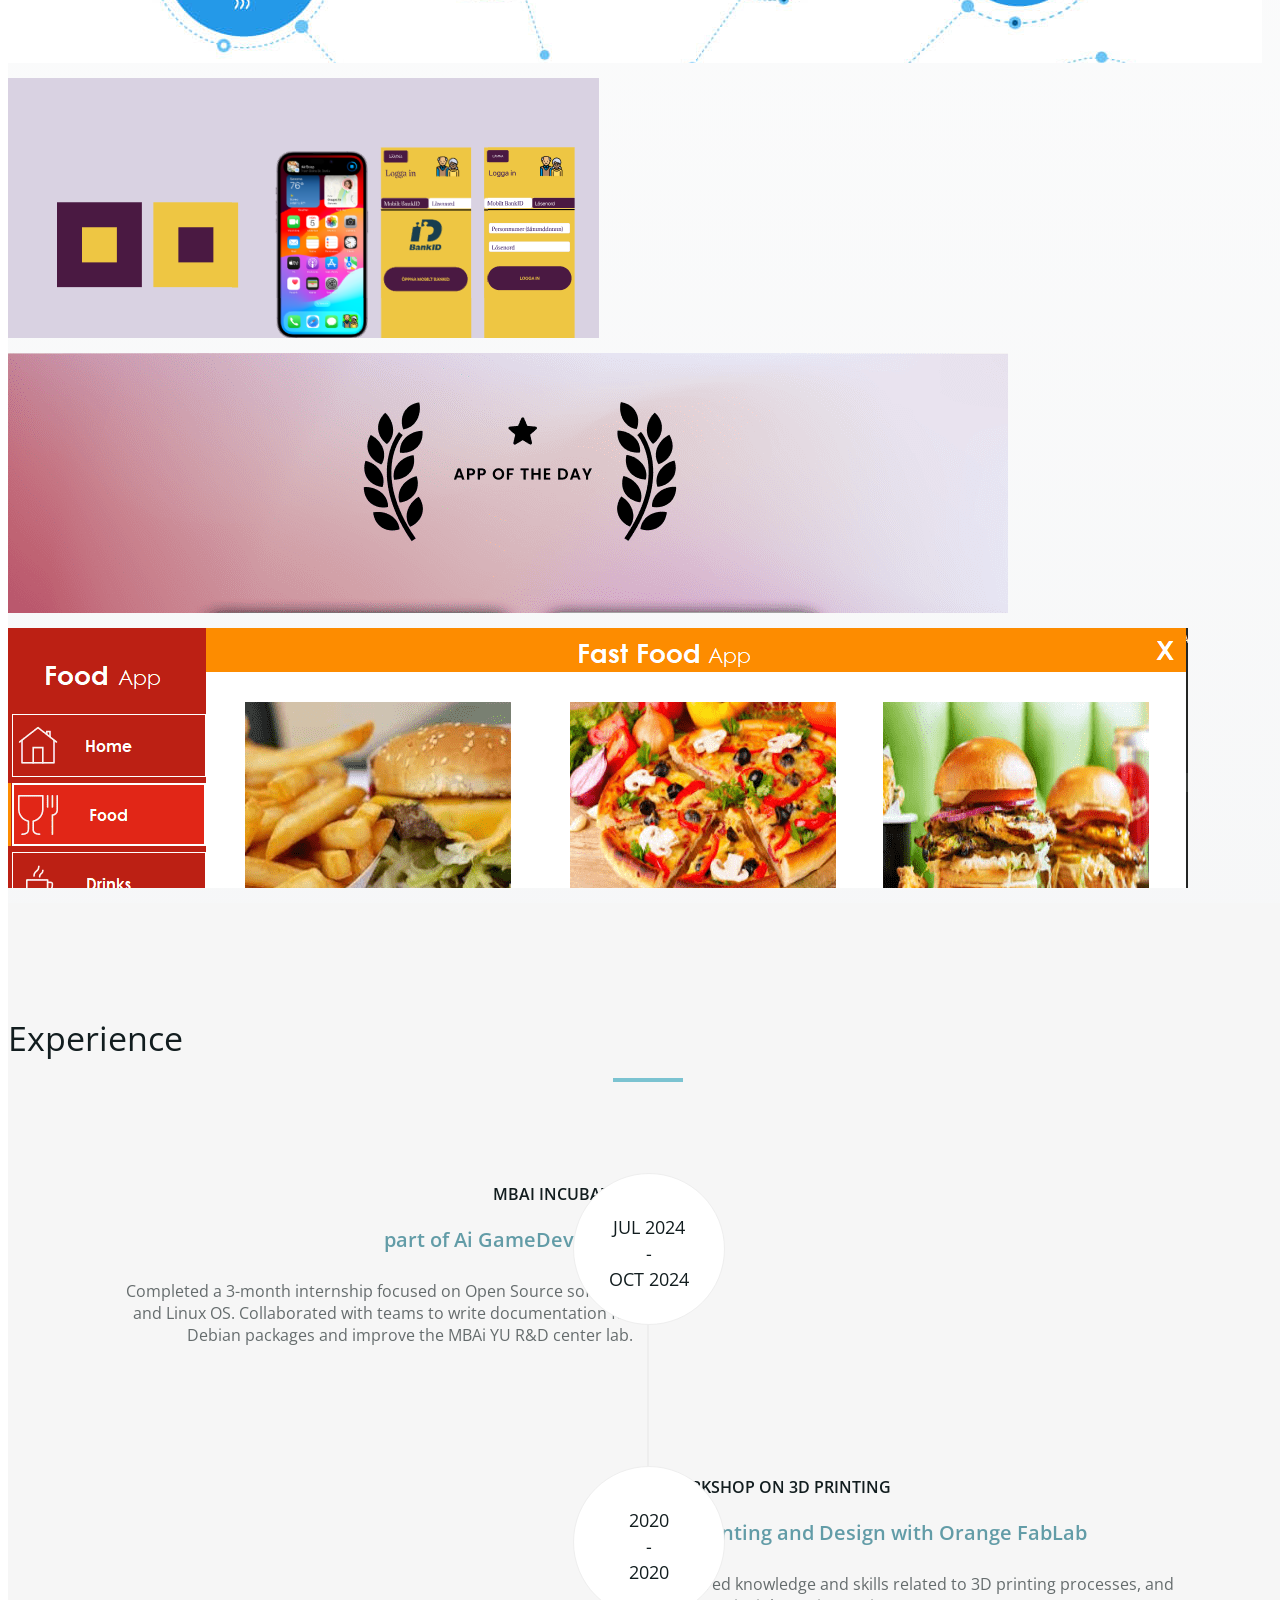
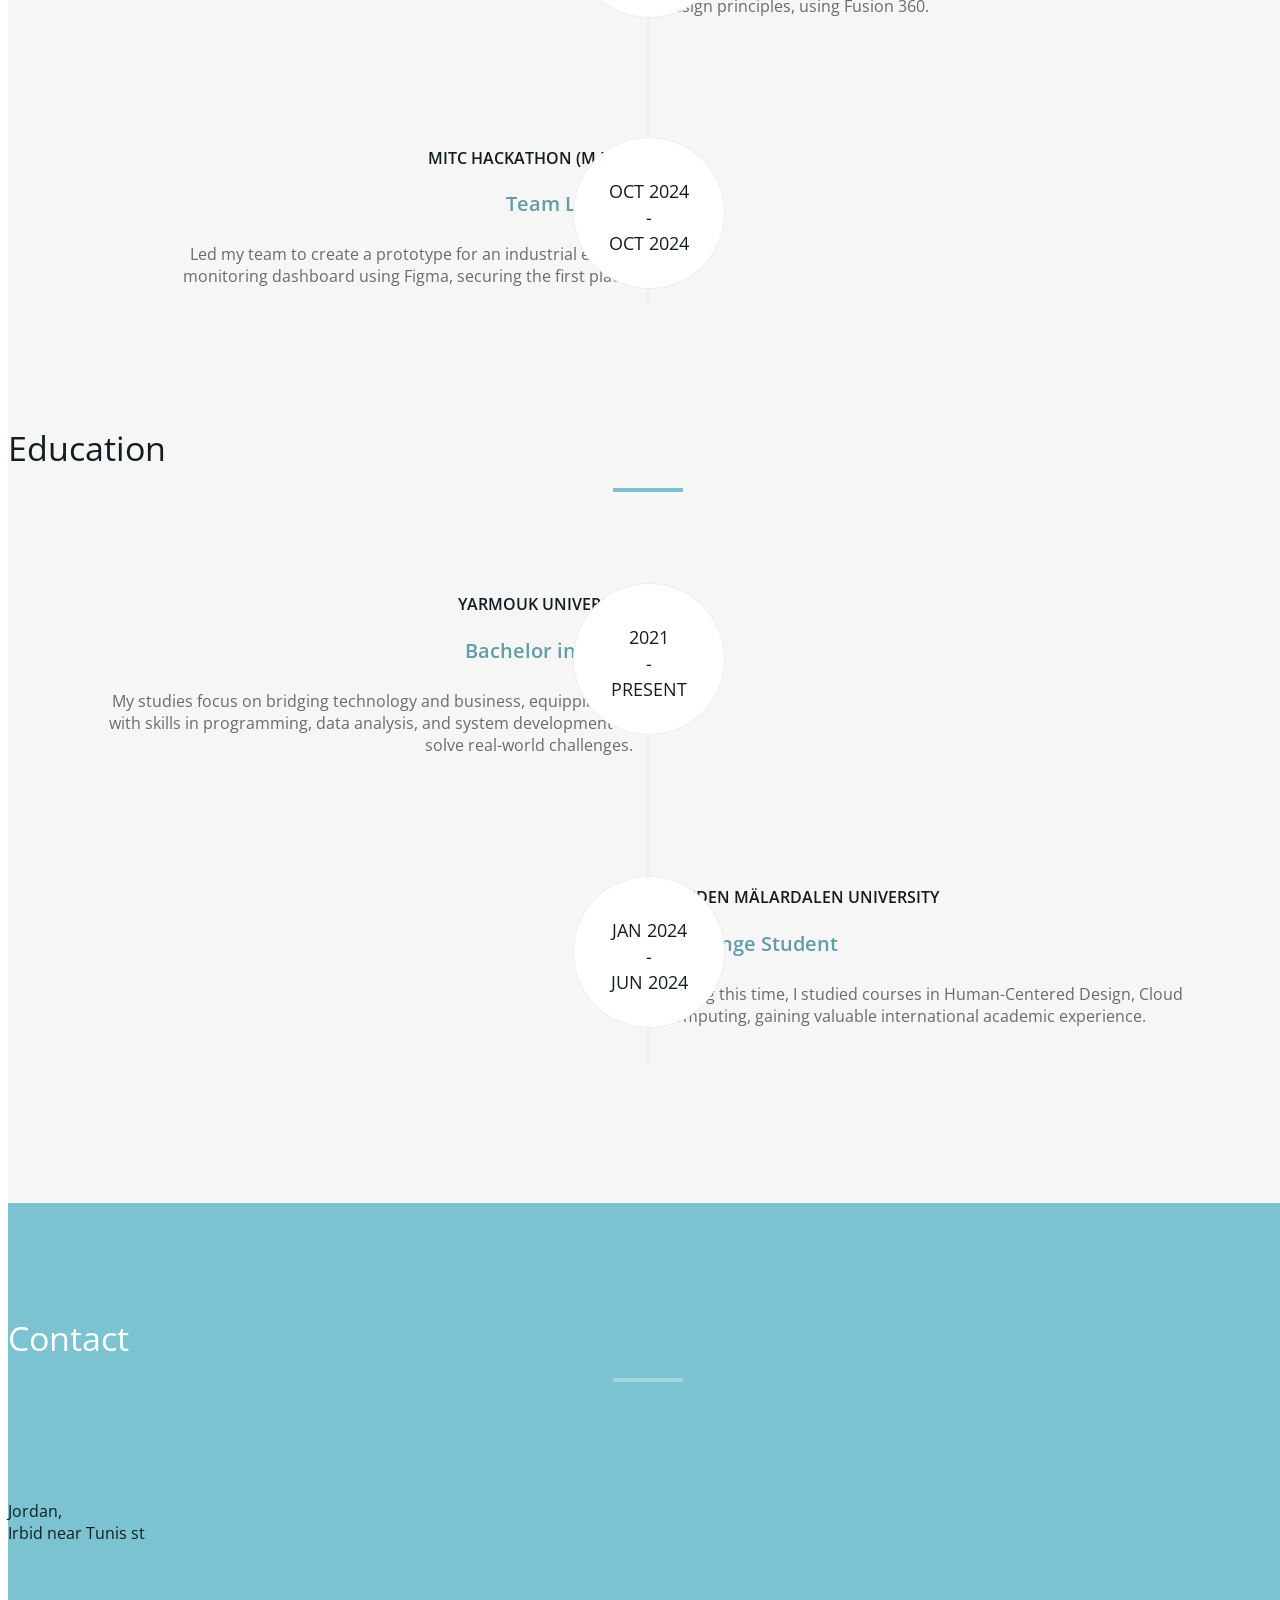
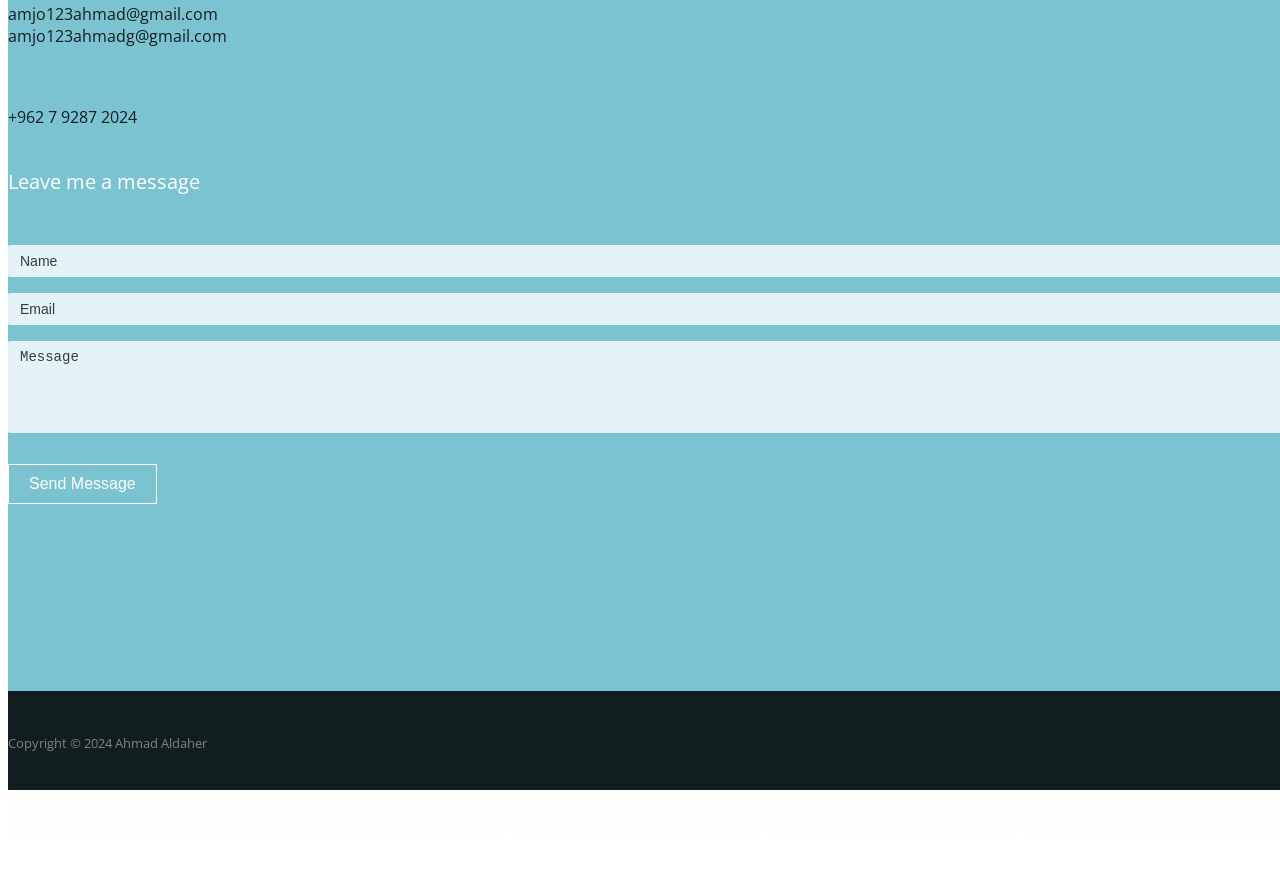
==== commit fd1c723c: "Update index.html" ====
--- a/index.html
+++ b/index.html
@@ -44,6 +44,9 @@
           <h1>Hello, I'm <span class="name">AHMAD ALDAHER</span></h1>
           <p>Programer & Designer</p>
           <a href="#about" class="btn btn-default btn-lg page-scroll">Learn More</a> </div>
+          <h1> </h1>
+          <h1> </h1>
+          <h1> </h1>
       </div>
     </div>
   </div>
@@ -423,4 +426,4 @@
 <script type="text/javascript" src="js/contact_me.js"></script> 
 <script type="text/javascript" src="js/main.js"></script>
 </body>
-</html>+</html>
--- a/css/style.css
+++ b/css/style.css
@@ -0,0 +1,742 @@
+body, html {
+	font-family: 'Open Sans', sans-serif;
+	text-rendering: optimizeLegibility !important;
+	-webkit-font-smoothing: antialiased !important;
+	color: #656c6d;
+	width: 100% !important;
+	height: 100% !important;
+}
+h1 {
+	font-weight: 700;
+}
+h1 strong {
+	font-weight: 900;
+}
+h2 {
+	line-height: 20px;
+	margin: 0;
+	color: #121d1f;
+	font-weight: 400;
+	margin-bottom: 30px;
+	font-size: 34px;
+}
+h3, h4 {
+	color: #121d1f;
+	font-size: 20px;
+	font-weight: 600;
+}
+h5 {
+	text-transform: uppercase;
+	font-weight: 700;
+	line-height: 20px;
+}
+p.intro {
+	font-size: 16px;
+	margin: 12px 0 0;
+	line-height: 24px;
+	font-family: 'Open Sans', sans-serif;
+}
+a {
+	color: #333;
+}
+a:hover, a:focus {
+	text-decoration: none;
+	color: #7bc3d1;
+}
+ul, ol {
+	list-style: none;
+}
+.clearfix:after {
+	visibility: hidden;
+	display: block;
+	font-size: 0;
+	content: " ";
+	clear: both;
+	height: 0;
+}
+.clearfix {
+	display: inline-block;
+}
+* html .clearfix {
+	height: 1%;
+}
+.clearfix {
+	display: block;
+}
+ul, ol {
+	padding: 0;
+	webkit-padding: 0;
+	moz-padding: 0;
+}
+hr {
+	height: 4px;
+	width: 70px;
+	text-align: center;
+	position: relative;
+	background: #7bc3d1;
+	margin: 0 auto;
+	margin-bottom: 30px;
+	border: 0;
+}
+/* Navigation */
+#nav {
+	z-index: 9999;
+}
+#nav.affix {
+	position: fixed;
+	top: 0;
+	width: 100%
+}
+.navbar-custom {
+	margin-bottom: 0;
+	background-color: #121d1f;
+	border-radius: 0px;
+	padding: 10px 0;
+}
+.navbar-custom .navbar-brand {
+	font-weight: 600;
+}
+.navbar-custom .navbar-brand:focus {
+	outline: 0;
+}
+.navbar-custom .navbar-brand .navbar-toggle {
+	padding: 4px 6px;
+	font-size: 16px;
+	color: #fff;
+}
+.navbar-custom .navbar-brand .navbar-toggle:focus, .navbar-custom .navbar-brand .navbar-toggle:active {
+	outline: 0;
+}
+.navbar-custom a {
+	color: #f4f5f6;
+}
+.navbar-custom .nav li a {
+	text-transform: uppercase;
+	letter-spacing: 1px;
+	-webkit-transition: background .3s ease-in-out;
+	-moz-transition: background .3s ease-in-out;
+	transition: background .3s ease-in-out;
+}
+.navbar-custom .nav li a:hover {
+	outline: 0;
+	color: #7bc3d1;
+	background-color: transparent;
+}
+.navbar-custom .nav li a:focus, .navbar-custom .nav li a:active {
+	outline: 0;
+	background-color: transparent;
+	color: #7bc3d1;
+}
+.navbar-custom .nav li.active {
+	outline: 0;
+}
+.navbar-custom .nav li.active a {
+	background-color: rgba(255,255,255,.3);
+}
+.navbar-custom .nav li.active a:hover {
+	color: #fff;
+}
+.btn-default {
+	color: #fff;
+	background-color: transparent;
+	border-color: #fff;
+	padding: 10px 20px;
+	margin: 0;
+	font-size: 16px;
+	border-radius: 0;
+}
+.btn-default:hover, .btn-default:focus, .btn-default.focus, .btn-default:active, .btn-default.active {
+	color: #fff;
+	background-color: #121d1f;
+	border-color: #121d1f;
+}
+.btn-primary {
+	color: #fff;
+	background-color: #121d1f;
+	padding: 10px 20px;
+	border-color: #121d1f;
+	border-radius: 0;
+}
+.btn-primary:hover, .btn-primary:focus, .btn-primary.focus, .btn-primary:active, .btn-primary.active {
+	color: #fff;
+	background-color: #7bc3d1;
+	border-color: #7bc3d1;
+}
+.btn-primary i.fa {
+	margin-right: 10px;
+}
+/* Home Section */
+.intro {
+	display: table;
+	width: 100%;
+	height: auto;
+	padding: 100px 0;
+	text-align: center;
+	color: #fff;
+	background: url(../img/intro-bg.jpg) no-repeat center top;
+	background-color: #7bc3d1;
+	-webkit-background-size: cover;
+	-moz-background-size: cover;
+	background-size: cover;
+	-o-background-size: cover;
+}
+.section-title.center {
+	padding: 25px 0 45px 0;
+}
+/* About Section */
+#about {
+	padding: 100px 0;
+	background: #f6f6f6;
+}
+#about .about-text {
+	margin-left: 10px;
+}
+#about img {
+	border-radius: 50%;
+	width: 200px;
+	height: 200px;
+	display: inline-block;
+}
+#about p {
+	margin-top: 20px;
+	margin-bottom: 30px;
+}
+/* Skills Section */
+#skills {
+	padding: 100px 0;
+	background: #7bc3d1;
+}
+#skills h2 {
+	color: #fff;
+}
+#skills hr {
+	background: rgba(255,255,255,0.3);
+}
+#skills .skill {
+	margin-bottom: 40px;
+	text-align: center;
+	padding: 0px;
+}
+#skills .skill h4 {
+	font-weight: 600;
+	color: #fff;
+}
+.chart {
+	position: relative;
+	display: inline-block;
+	width: 152px;
+	height: 152px;
+	margin-bottom: 26px;
+	text-align: center;
+}
+.chart canvas {
+	position: absolute;
+	top: 0;
+	left: 0;
+}
+.percent {
+	display: inline-block;
+	font-size: 21px;
+	color: #121d1f;
+	line-height: 152px;
+	z-index: 2;
+}
+.percent:after {
+	content: '%';
+	margin-left: 0.1em;
+	font-size: .8em;
+}
+/* Portfolio Section */
+#portfolio {
+	padding: 80px 0;
+	background: #ffffff; /* Old browsers */
+	background: -moz-linear-gradient(top, #ffffff 0%, #f4f5f6 49%, #ffffff 100%); /* FF3.6+ */
+	background: -webkit-gradient(linear, left top, left bottom, color-stop(0%, #ffffff), color-stop(49%, #f4f5f6), color-stop(100%, #ffffff)); /* Chrome,Safari4+ */
+	background: -webkit-linear-gradient(top, #ffffff 0%, #f4f5f6 49%, #ffffff 100%); /* Chrome10+,Safari5.1+ */
+	background: -o-linear-gradient(top, #ffffff 0%, #f4f5f6 49%, #ffffff 100%); /* Opera 11.10+ */
+	background: -ms-linear-gradient(top, #ffffff 0%, #f4f5f6 49%, #ffffff 100%); /* IE10+ */
+	background: linear-gradient(to bottom, #ffffff 0%, #f4f5f6 49%, #ffffff 100%); /* W3C */
+filter: progid:DXImageTransform.Microsoft.gradient( startColorstr='#ffffff', endColorstr='#ffffff', GradientType=0 ); /* IE6-9 */
+}
+.categories {
+	padding-bottom: 30px;
+	text-align: center;
+}
+ul.cat li {
+	display: inline-block;
+}
+ol.type li {
+	display: inline-block;
+	margin-left: 20px;
+}
+ol.type li a {
+	background: #7bc3d1;
+	color: #fff;
+	padding: 6px 14px;
+}
+ol.type li a.active {
+	background: #121d1f;
+	color: #fff;
+}
+ol.type li a:hover {
+	background: #121d1f;
+	color: #fff;
+}
+.isotope-item {
+	z-index: 2
+}
+.isotope-hidden.isotope-item {
+	z-index: 1
+}
+.isotope, .isotope .isotope-item {
+	/* change duration value to whatever you like */
+	-webkit-transition-duration: 0.8s;
+	-moz-transition-duration: 0.8s;
+	transition-duration: 0.8s;
+}
+.isotope-item {
+	margin-right: -1px;
+	-webkit-backface-visibility: hidden;
+	backface-visibility: hidden;
+}
+.isotope {
+	-webkit-backface-visibility: hidden;
+	backface-visibility: hidden;
+	-webkit-transition-property: height, width;
+	-moz-transition-property: height, width;
+	transition-property: height, width;
+}
+.isotope .isotope-item {
+	-webkit-backface-visibility: hidden;
+	backface-visibility: hidden;
+	-webkit-transition-property: -webkit-transform, opacity;
+	-moz-transition-property: -moz-transform, opacity;
+	transition-property: transform, opacity;
+}
+.portfolio-item {
+	margin: 15px 0;
+	-webkit-transition: all 0.5s ease-out;
+	-moz-transition: all 0.5s ease-out;
+	-ms-transition: all 0.5s ease-out;
+	-o-transition: all 0.5s ease-out;
+	transition: all 0.5s ease-out;
+}
+.portfolio-item:hover {
+	-webkit-transform: scale(1.1);
+	-moz-transform: scale(1.1);
+	-ms-transform: scale(1.1);
+	-o-transform: scale(1.1);
+	transform: scale(1.1);
+}
+.portfolio-item .hover-bg {
+	height: 260px;
+	overflow: hidden;
+	position: relative;
+}
+.hover-bg .hover-text {
+	position: absolute;
+	text-align: center;
+	margin: 0 auto;
+	color: #ffffff;
+	background: rgba(0, 0, 0, 0.66);
+	padding: 33% 0 0 0;
+	height: 100%;
+	width: 100%;
+	opacity: 0;
+	transition: all 0.5s;
+}
+.hover-bg .hover-text>h4 {
+	opacity: 0;
+	color: #fff;
+	font-weight: 400;
+	-webkit-transform: translateY(100%);
+	transform: translateY(100%);
+	transition: all 0.3s;
+}
+.hover-bg:hover .hover-text>h4 {
+	opacity: 1;
+	-webkit-backface-visibility: hidden;
+	-webkit-transform: translateY(0);
+	transform: translateY(0);
+}
+.hover-bg .hover-text>i {
+	opacity: 0;
+	-webkit-transform: translateY(0);
+	transform: translateY(0);
+	transition: all 0.3s;
+}
+.hover-bg:hover .hover-text>i {
+	opacity: 1;
+	-webkit-backface-visibility: hidden;
+	-webkit-transform: translateY(100%);
+	transform: translateY(100%);
+}
+.hover-bg:hover .hover-text {
+	opacity: 1;
+}
+#portfolio i.fa {
+	font-size: 20px;
+	padding: 5px;
+	color: #E87E04;
+}
+/* Achivements Section */
+#achievements {
+	padding: 100px 0;
+	background: #7bc3d1;
+}
+#achievements h2 {
+	color: #fff;
+}
+#achievements hr {
+	background: rgba(255,255,255,0.3);
+}
+.achievement-box h4 {
+	color: #fff;
+	font-size: 20px;
+	font-weight: 400;
+	margin-left: 5px;
+}
+.achievement-box span.count {
+	font-size: 52px;
+	font-weight: 600;
+	display: block;
+	color: #121d1f;
+	padding: 0;
+	margin: 0;
+}
+/* Resume Section */
+#resume {
+	padding: 100px 0;
+	background: #f6f6f6;
+}
+.timeline {
+	position: relative;
+	padding: 0;
+	list-style: none;
+}
+.timeline:before {
+	content: "";
+	position: absolute;
+	top: 0;
+	bottom: 0;
+	left: 40px;
+	width: 2px;
+	margin-left: -1.5px;
+	background-color: #eee;
+}
+.timeline>li {
+	position: relative;
+	margin-bottom: 50px;
+	min-height: 50px;
+}
+.timeline>li:before, .timeline>li:after {
+	content: " ";
+	display: table;
+}
+.timeline>li:after {
+	clear: both;
+}
+.timeline>li .timeline-panel {
+	float: right;
+	position: relative;
+	width: 100%;
+	padding: 0 20px 0 100px;
+	text-align: left;
+}
+.timeline>li .timeline-panel:before {
+	right: auto;
+	left: -15px;
+	border-right-width: 15px;
+	border-left-width: 0;
+}
+.timeline>li .timeline-panel:after {
+	right: auto;
+	left: -14px;
+	border-right-width: 14px;
+	border-left-width: 0;
+}
+.timeline>li .timeline-image {
+	z-index: 100;
+	position: absolute;
+	left: 0;
+	width: 70px;
+	height: 70px;
+	margin-left: 0;
+	border: 1px solid #eee;
+	border-radius: 100%;
+	text-align: center;
+	background: #fff;
+}
+.timeline>li .timeline-image h4 {
+	margin-top: 20px;
+	font-size: 14px;
+	text-transform: uppercase;
+}
+.timeline>li.timeline-inverted>.timeline-panel {
+	float: right;
+	padding: 0 20px 0 100px;
+	text-align: left;
+}
+.timeline>li.timeline-inverted>.timeline-panel:before {
+	right: auto;
+	left: -15px;
+	border-right-width: 15px;
+	border-left-width: 0;
+}
+.timeline>li.timeline-inverted>.timeline-panel:after {
+	right: auto;
+	left: -14px;
+	border-right-width: 14px;
+	border-left-width: 0;
+}
+.timeline>li:last-child {
+	margin-bottom: 40px;
+}
+.timeline .timeline-heading h4 {
+	margin-top: 0;
+	text-transform: uppercase;
+	font-size: 16px;
+}
+.timeline .timeline-heading h2 {
+	margin-top: 30px;
+}
+.timeline .timeline-heading h4.subheading {
+	text-transform: none;
+	color: #629ca7;
+	font-size: 20px;
+}
+.timeline .timeline-body>p, .timeline .timeline-body>ul {
+	margin-bottom: 0;
+}
+/* Contact Section */
+#contact {
+	padding: 100px 0 40px 0;
+	color: #121d1f;
+	background: #7bc3d1;
+}
+#contact h2 {
+	color: #fff;
+}
+#contact hr {
+	background: rgba(255,255,255,0.3);
+}
+#contact h3 {
+	padding-top: 20px;
+	font-size: 20px;
+	font-weight: 400;
+	color: #fff;
+}
+#contact form {
+	padding: 30px 0;
+}
+#contact i.fa {
+	color: #121d1f;
+	margin-bottom: 10px;
+}
+#contact .text-danger {
+	color: #E87E04;
+	text-align: left;
+}
+label {
+	font-size: 12px;
+	font-weight: 400;
+	font-family: 'Open Sans', sans-serif;
+	float: left;
+}
+#contact .form-control {
+	display: block;
+	width: 100%;
+	padding: 6px 12px;
+	font-size: 14px;
+	line-height: 1.42857143;
+	color: #2c3e50;
+	background-color: rgba(255,255,255,0.8);
+	background-image: none;
+	border: 0;
+	border-radius: 2px;
+	-webkit-box-shadow: none;
+	box-shadow: none;
+	-webkit-transition: none;
+	-o-transition: none;
+	transition: none;
+}
+#contact .form-control:focus {
+	border-color: inherit;
+	outline: 0;
+	-webkit-box-shadow: transparent;
+	box-shadow: transparent;
+}
+.form-control::-webkit-input-placeholder {
+color: #2c3e50;
+}
+.form-control:-moz-placeholder {
+color: #2c3e50;
+}
+.form-control::-moz-placeholder {
+color: #2c3e50;
+}
+.form-control:-ms-input-placeholder {
+color: #2c3e50;
+}
+#contact .social {
+	margin-top: 60px;
+}
+#contact .social ul li {
+	display: inline-block;
+	margin: 0 20px;
+}
+#contact .social i.fa {
+	font-size: 30px;
+	padding: 4px 5px;
+	color: #fff;
+	transition: all 0.5s;
+}
+#contact .social i.fa:hover {
+	color: #121d1f;
+}
+#contact .btn {
+	background-color: transparent;
+	border: 1px solid #fff;
+	border-radius: 0;
+	padding: 10px 20px;
+	color: #fff;
+	margin-top: 15px;
+}
+#contact .btn:hover, #contact .btn:focus {
+	background-color: #121d1f;
+	border: 1px solid #121d1f;
+}
+.btn:active, .btn.active {
+	background-image: none;
+	outline: 0;
+	-webkit-box-shadow: none;
+	box-shadow: none;
+}
+a:focus, .btn:focus, .btn:active:focus, .btn.active:focus, .btn.focus, .btn:active.focus, .btn.active.focus {
+	outline: none;
+	outline-offset: none;
+}
+/* Footer Section*/
+#footer {
+	background: #121d1f;
+	color: #7d8384;
+	padding: 30px 0 25px 0;
+}
+#footer p {
+	font-size: 13px;
+}
+#footer a {
+	color: #a0a5a5;
+}
+#footer a:hover {
+	color: #7bc3d1;
+}
+
+/* Media Queries */
+@media(min-width:768px) {
+.intro {
+	height: 100%;
+	padding: 0;
+	text-align: left;
+	color: #fff;
+}
+.intro H1 {
+	font-size: 60px;
+	font-weight: 500;
+	letter-spacing: -2px;
+}
+.intro .name {
+	font-weight: 600;
+}
+.intro .intro-text {
+	max-width: 75%;
+}
+.intro .intro-text p {
+	font-family: 'Lato', sans-serif;
+	font-size: 20px;
+	margin-bottom: 40px;
+	margin-top: 20px;
+}
+section {
+	padding: 120px 0;
+}
+header .intro-text {
+	padding-top: 300px;
+	padding-bottom: 200px;
+}
+.timeline:before {
+	left: 50%;
+}
+.timeline>li {
+	margin-bottom: 100px;
+	min-height: 100px;
+}
+.timeline>li .timeline-panel {
+	float: left;
+	width: 41%;
+	padding: 0 20px 20px 30px;
+	text-align: right;
+}
+.timeline>li .timeline-image {
+	left: 50%;
+	width: 100px;
+	height: 100px;
+	margin-left: -50px;
+}
+.timeline>li .timeline-image h4 {
+	margin-top: 16px;
+	line-height: 18px;
+	font-weight: 400;
+}
+.timeline>li.timeline-inverted>.timeline-panel {
+	float: right;
+	padding: 0 30px 20px 20px;
+	text-align: left;
+}
+}
+
+@media(min-width:992px) {
+#here-me h1 {
+	margin: 10px 0 0px;
+}
+.timeline>li {
+	min-height: 150px;
+}
+.timeline>li .timeline-panel {
+	padding: 0 20px 20px;
+}
+.timeline>li .timeline-image {
+	width: 150px;
+	height: 150px;
+	margin-left: -75px;
+}
+.timeline>li .timeline-image h4 {
+	margin-top: 30px;
+	font-size: 18px;
+	line-height: 26px;
+}
+.timeline>li.timeline-inverted>.timeline-panel {
+	padding: 0 20px 20px;
+}
+}
+
+@media(min-width:1200px) {
+.timeline>li {
+	min-height: 170px;
+}
+.timeline>li .timeline-panel {
+	padding: 10px 20px 20px 100px;
+}
+.timeline>li .timeline-image {
+	width: 150px;
+	height: 150px;
+	margin-left: -75px;
+}
+.timeline>li .timeline-image h4 {
+	margin-top: 40px;
+	font-weight: 400;
+}
+.timeline>li.timeline-inverted>.timeline-panel {
+	padding: 10px 100px 20px 20px;
+}
+}
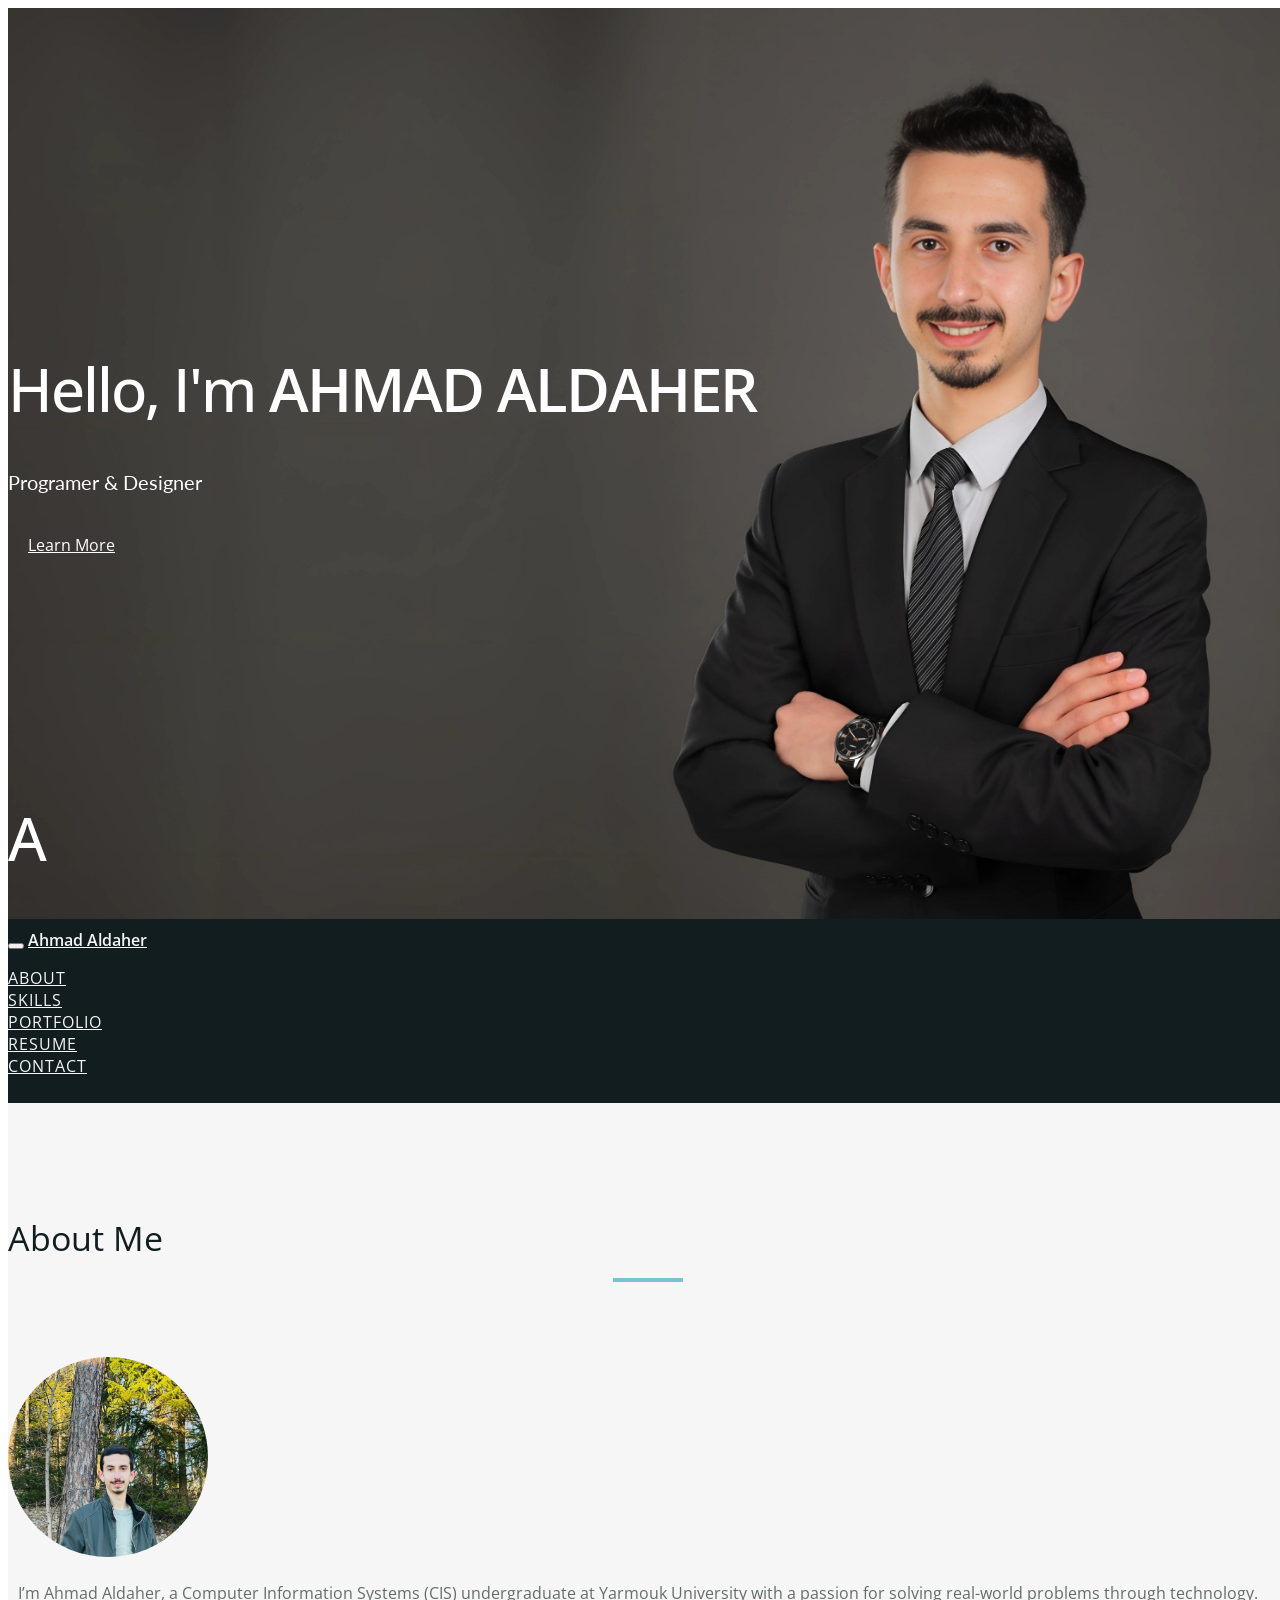
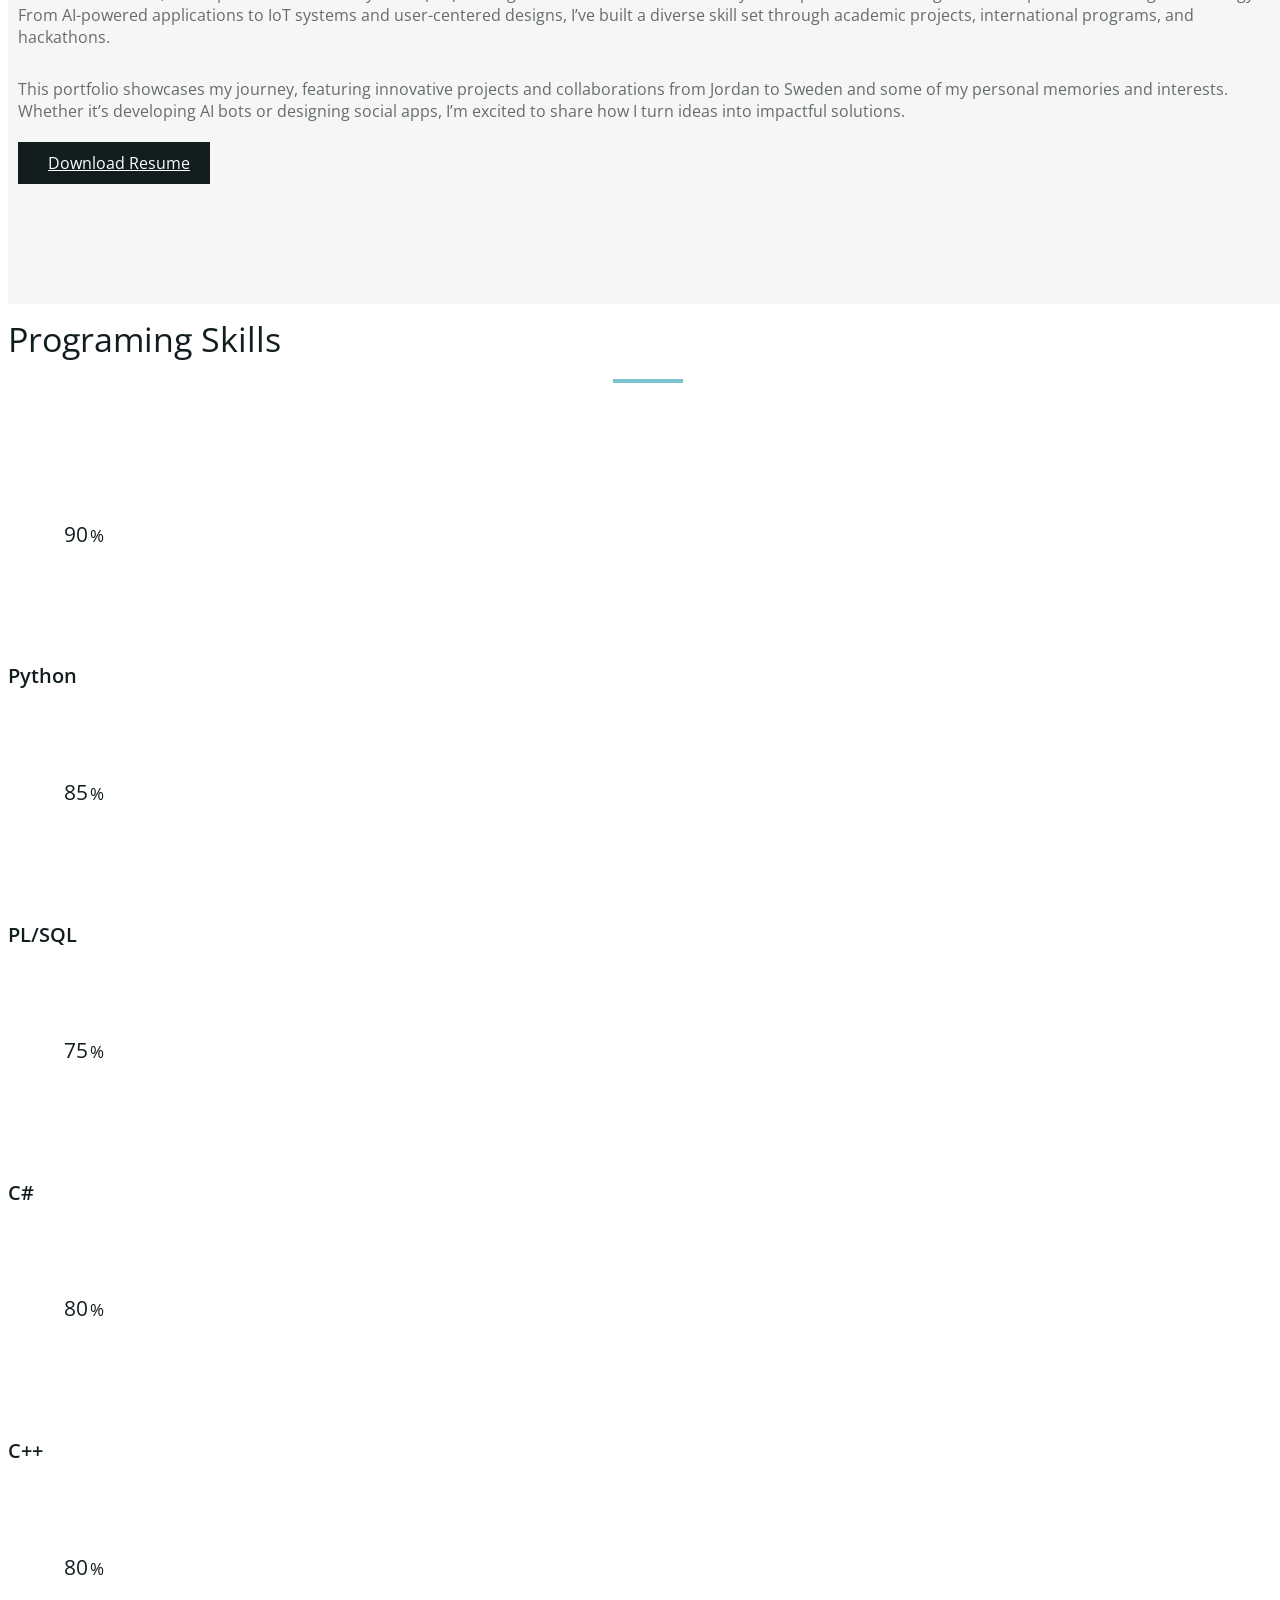
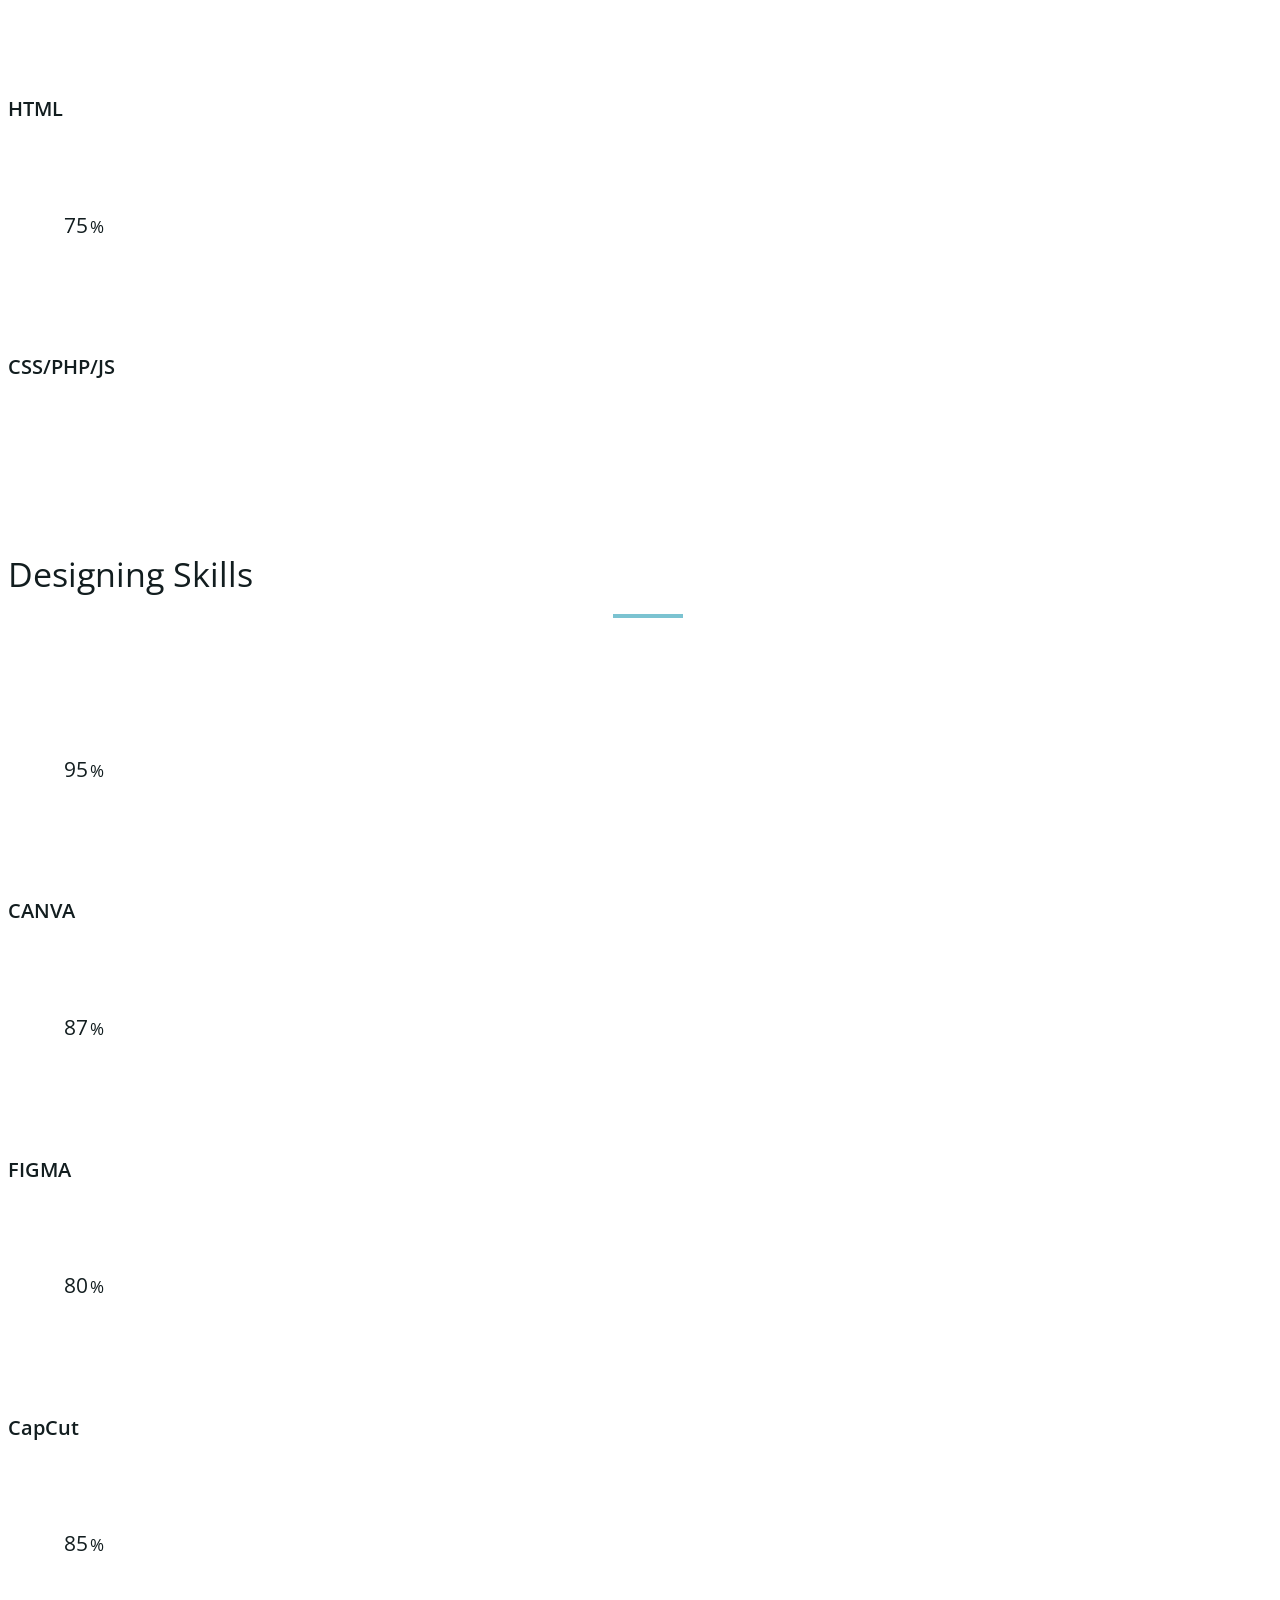
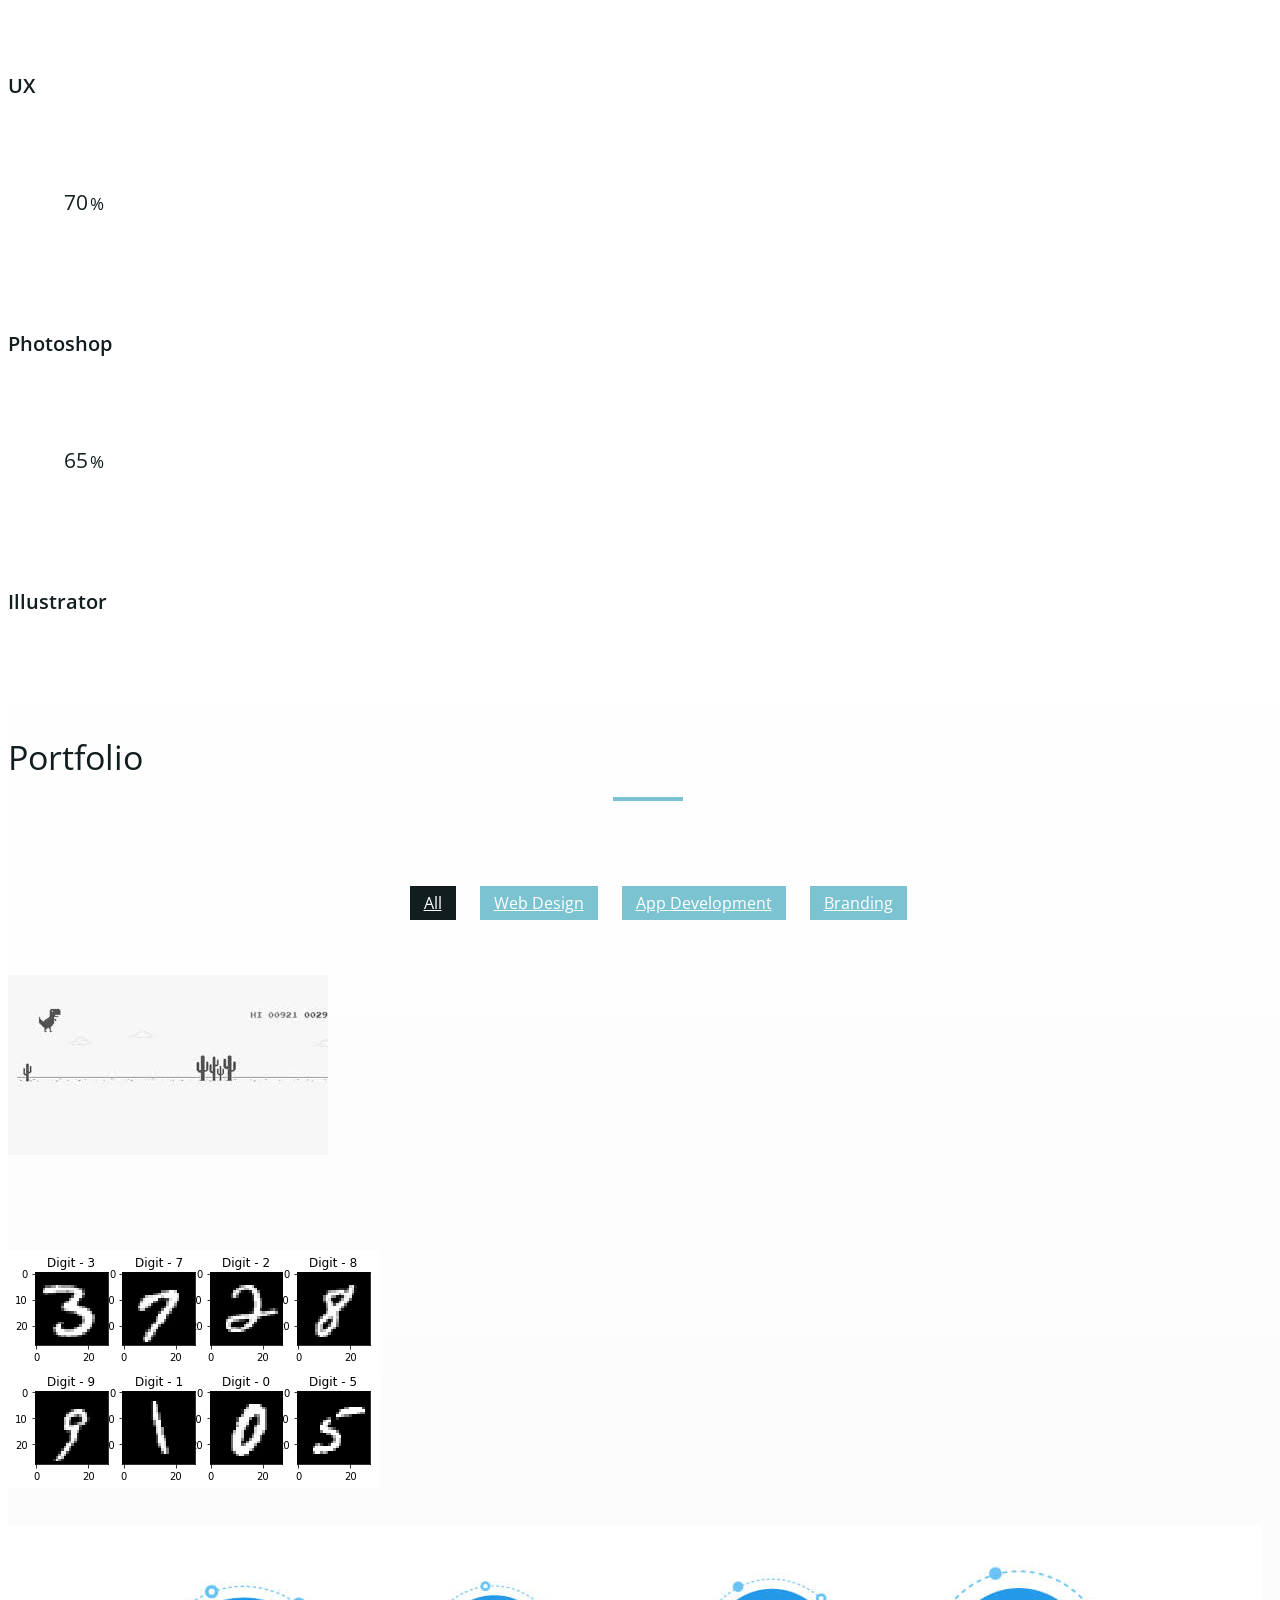
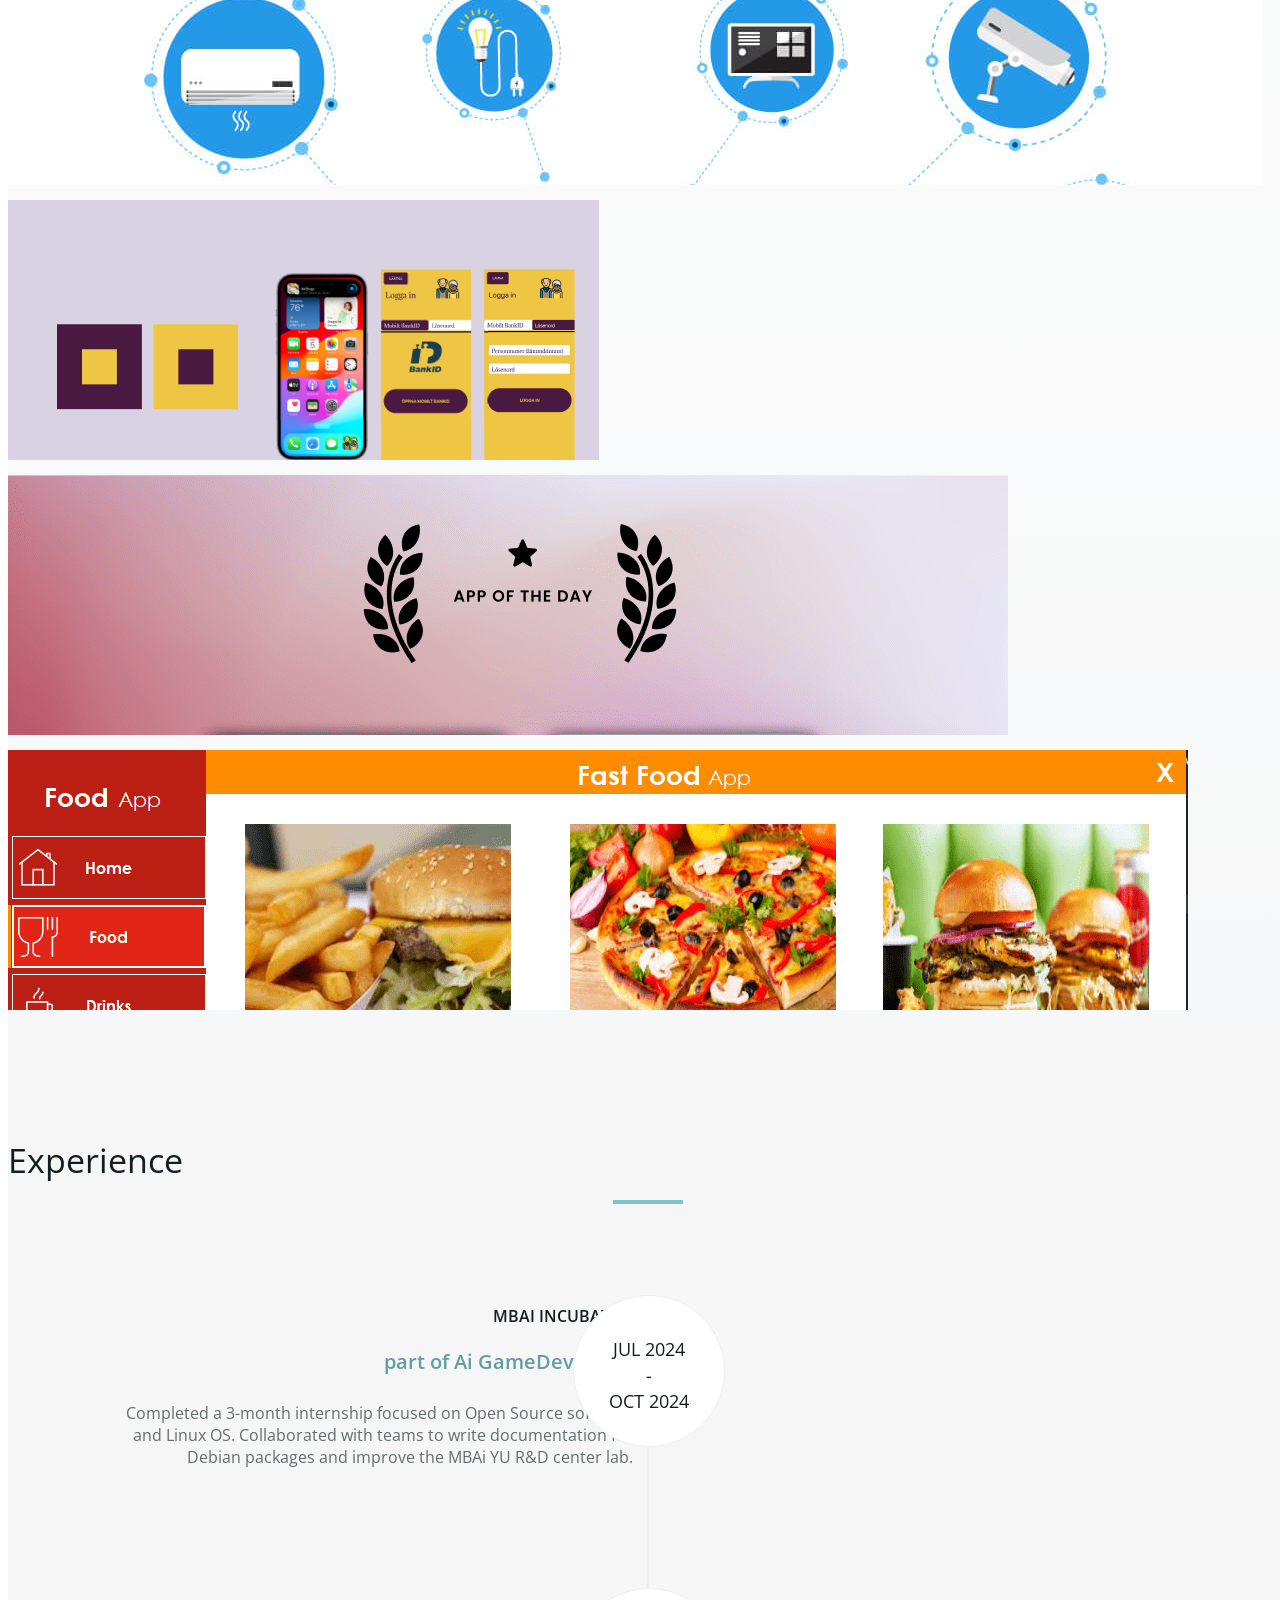
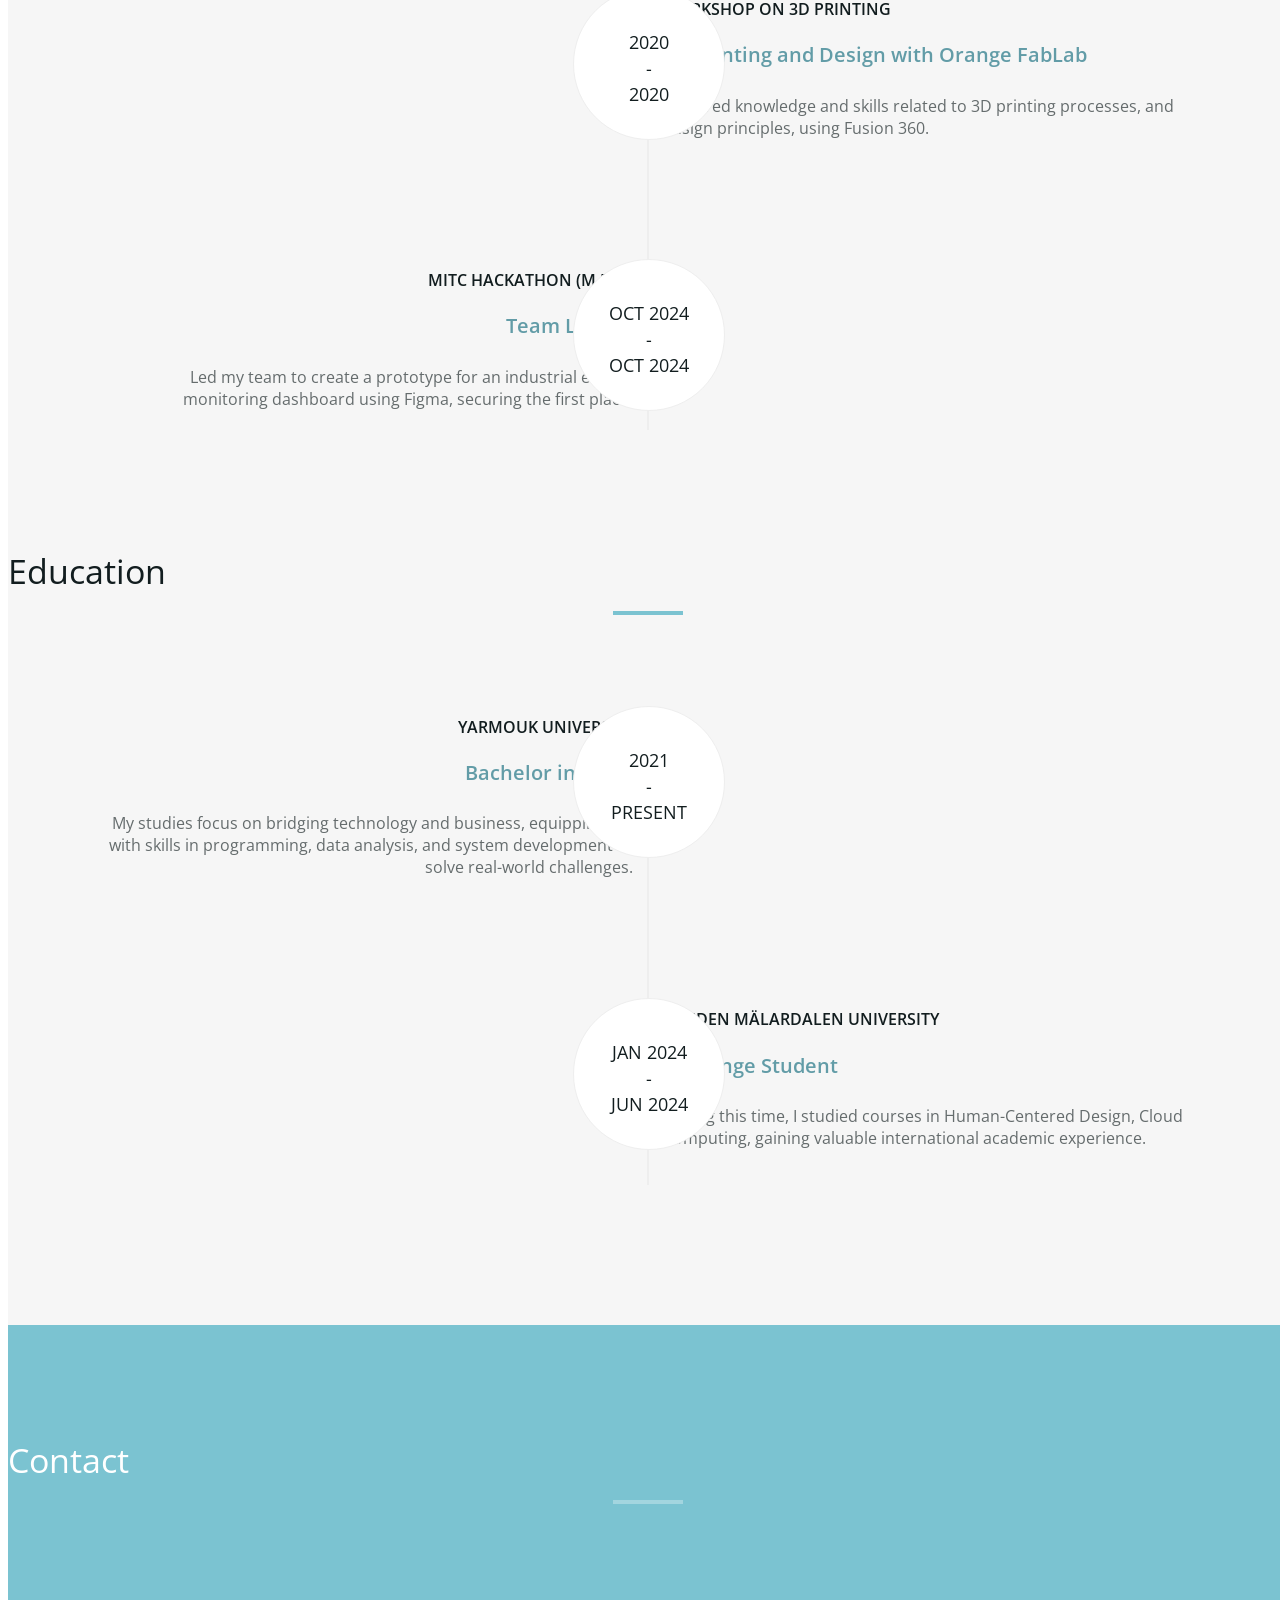
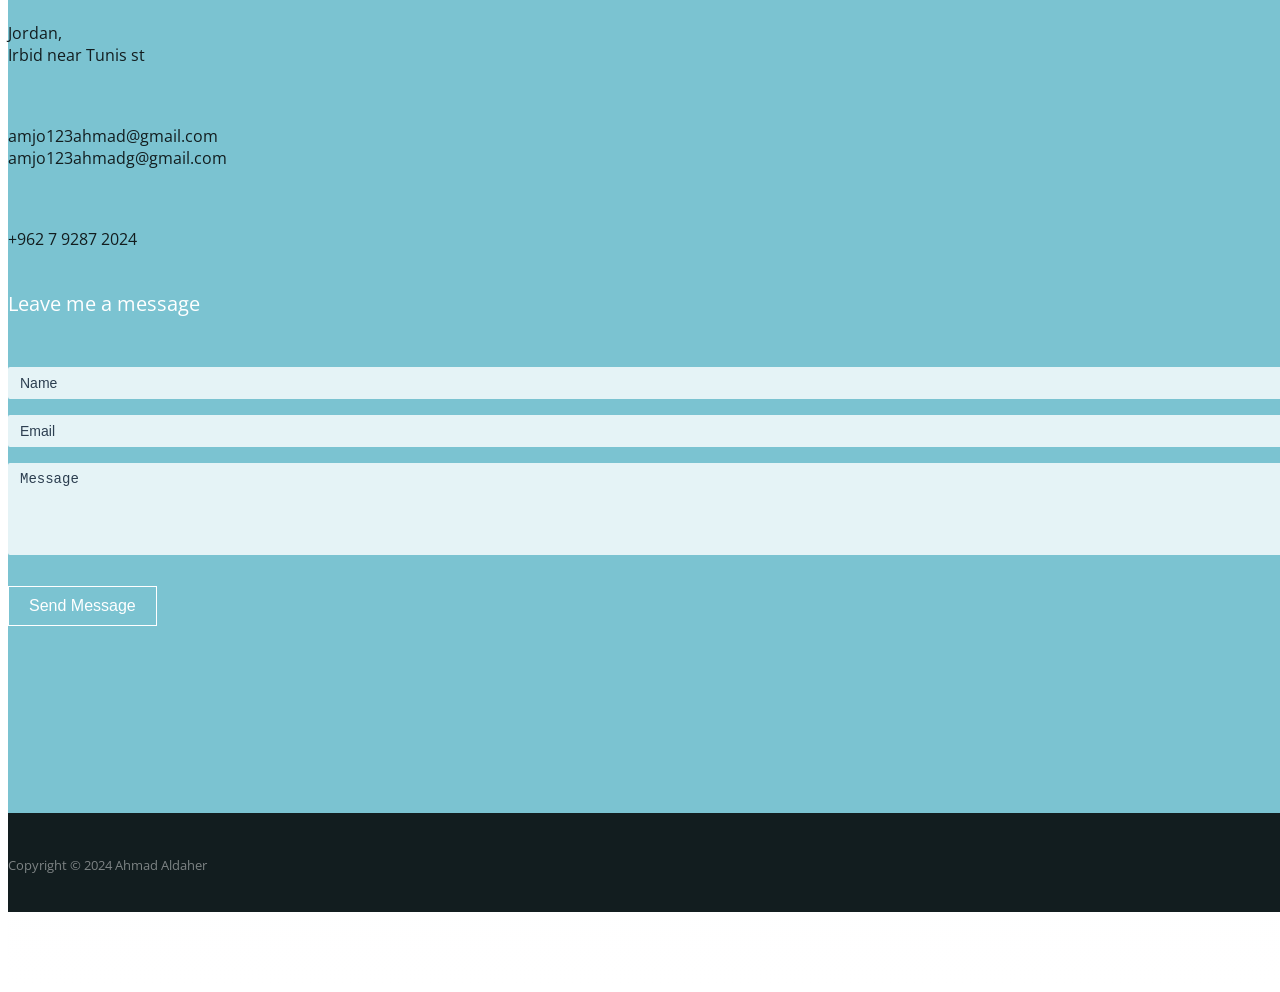
==== commit 7de13b9b: "Update index.html" ====
--- a/index.html
+++ b/index.html
@@ -47,6 +47,27 @@
           <h1> </h1>
           <h1> </h1>
           <h1> </h1>
+          <h1> </h1>
+          <h1> </h1>
+          <h1> </h1>
+          <h1> </h1>
+          <h1> </h1>
+          <h1> </h1>
+          <h1> </h1>
+          <h1> </h1>
+          <h1> </h1>
+          <h1> </h1>
+          <h1> </h1>
+          <h1> </h1>
+          <h1> </h1>
+          <h1> </h1>
+          <h1> </h1>
+          <h1> </h1>
+          <h1> </h1>
+          <h1> </h1>
+          <h1> </h1>
+          <h1> </h1>
+          <h1> A </h1>
       </div>
     </div>
   </div>
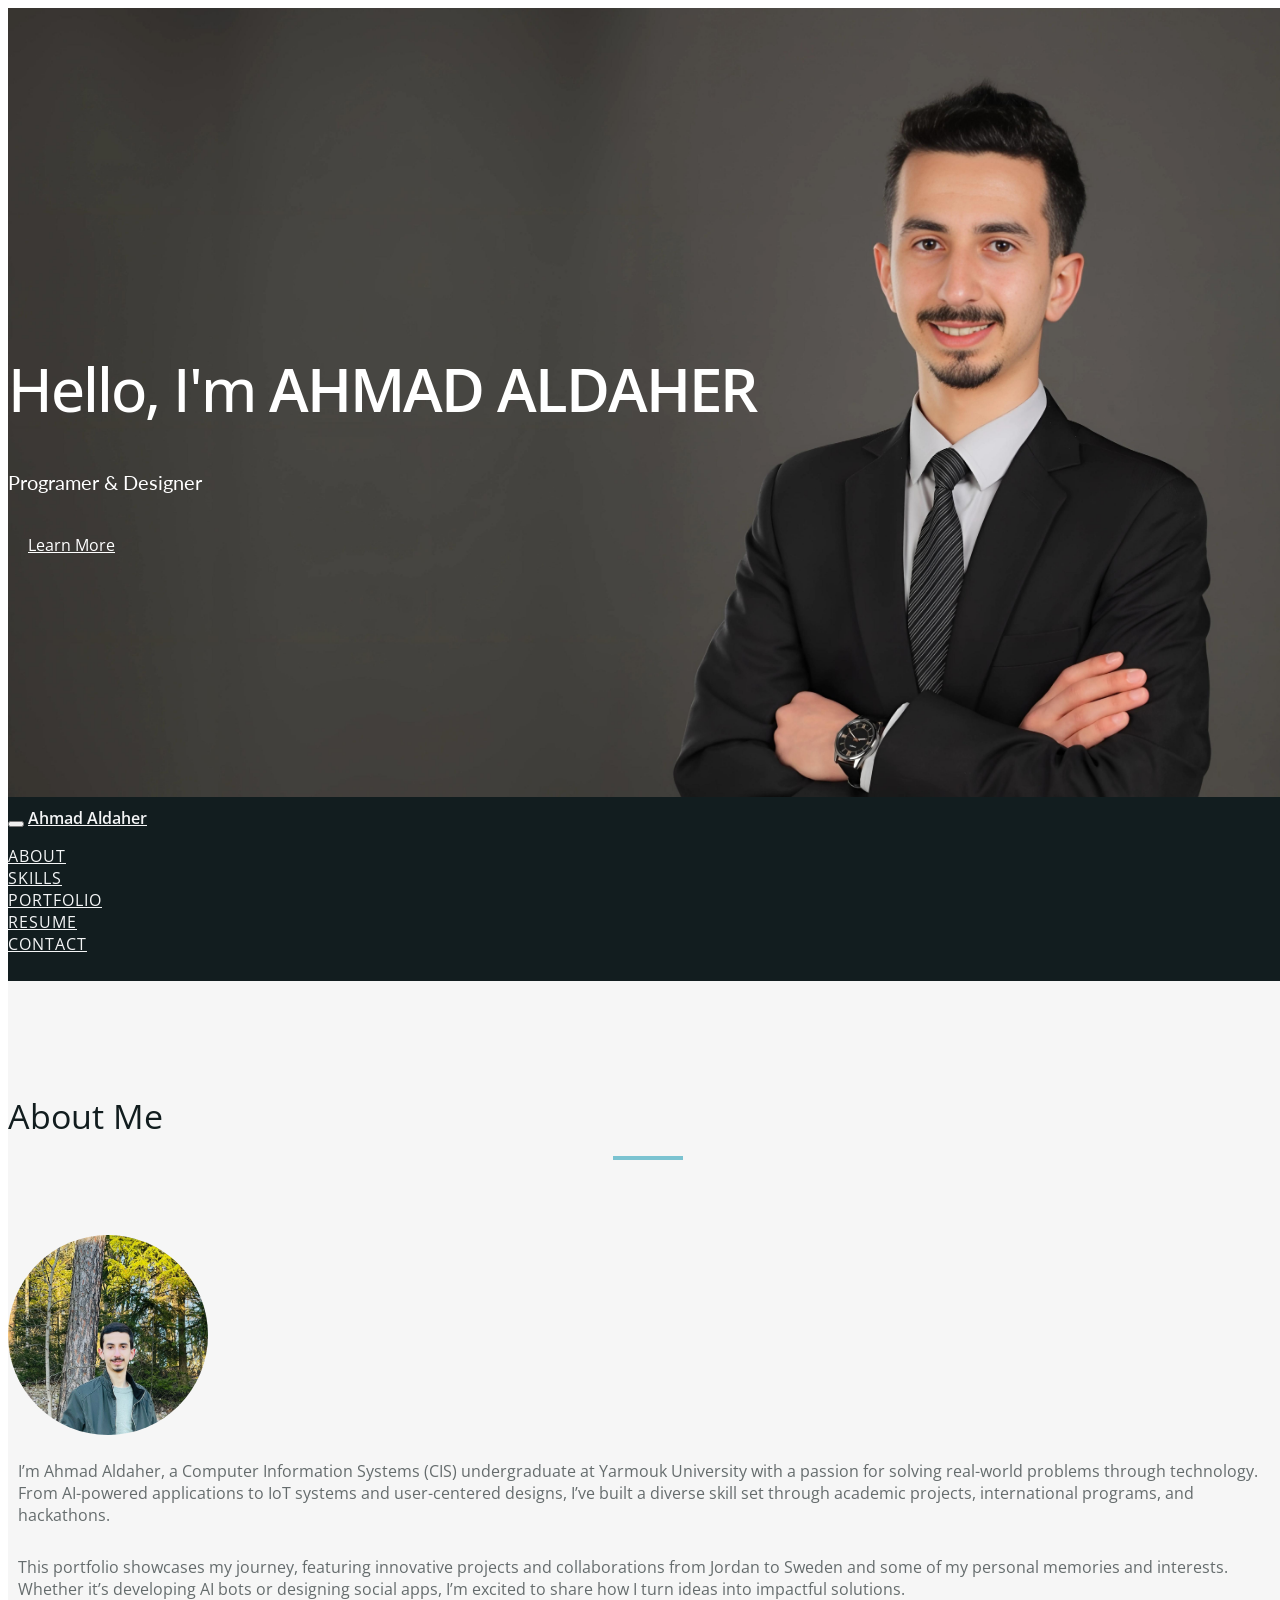
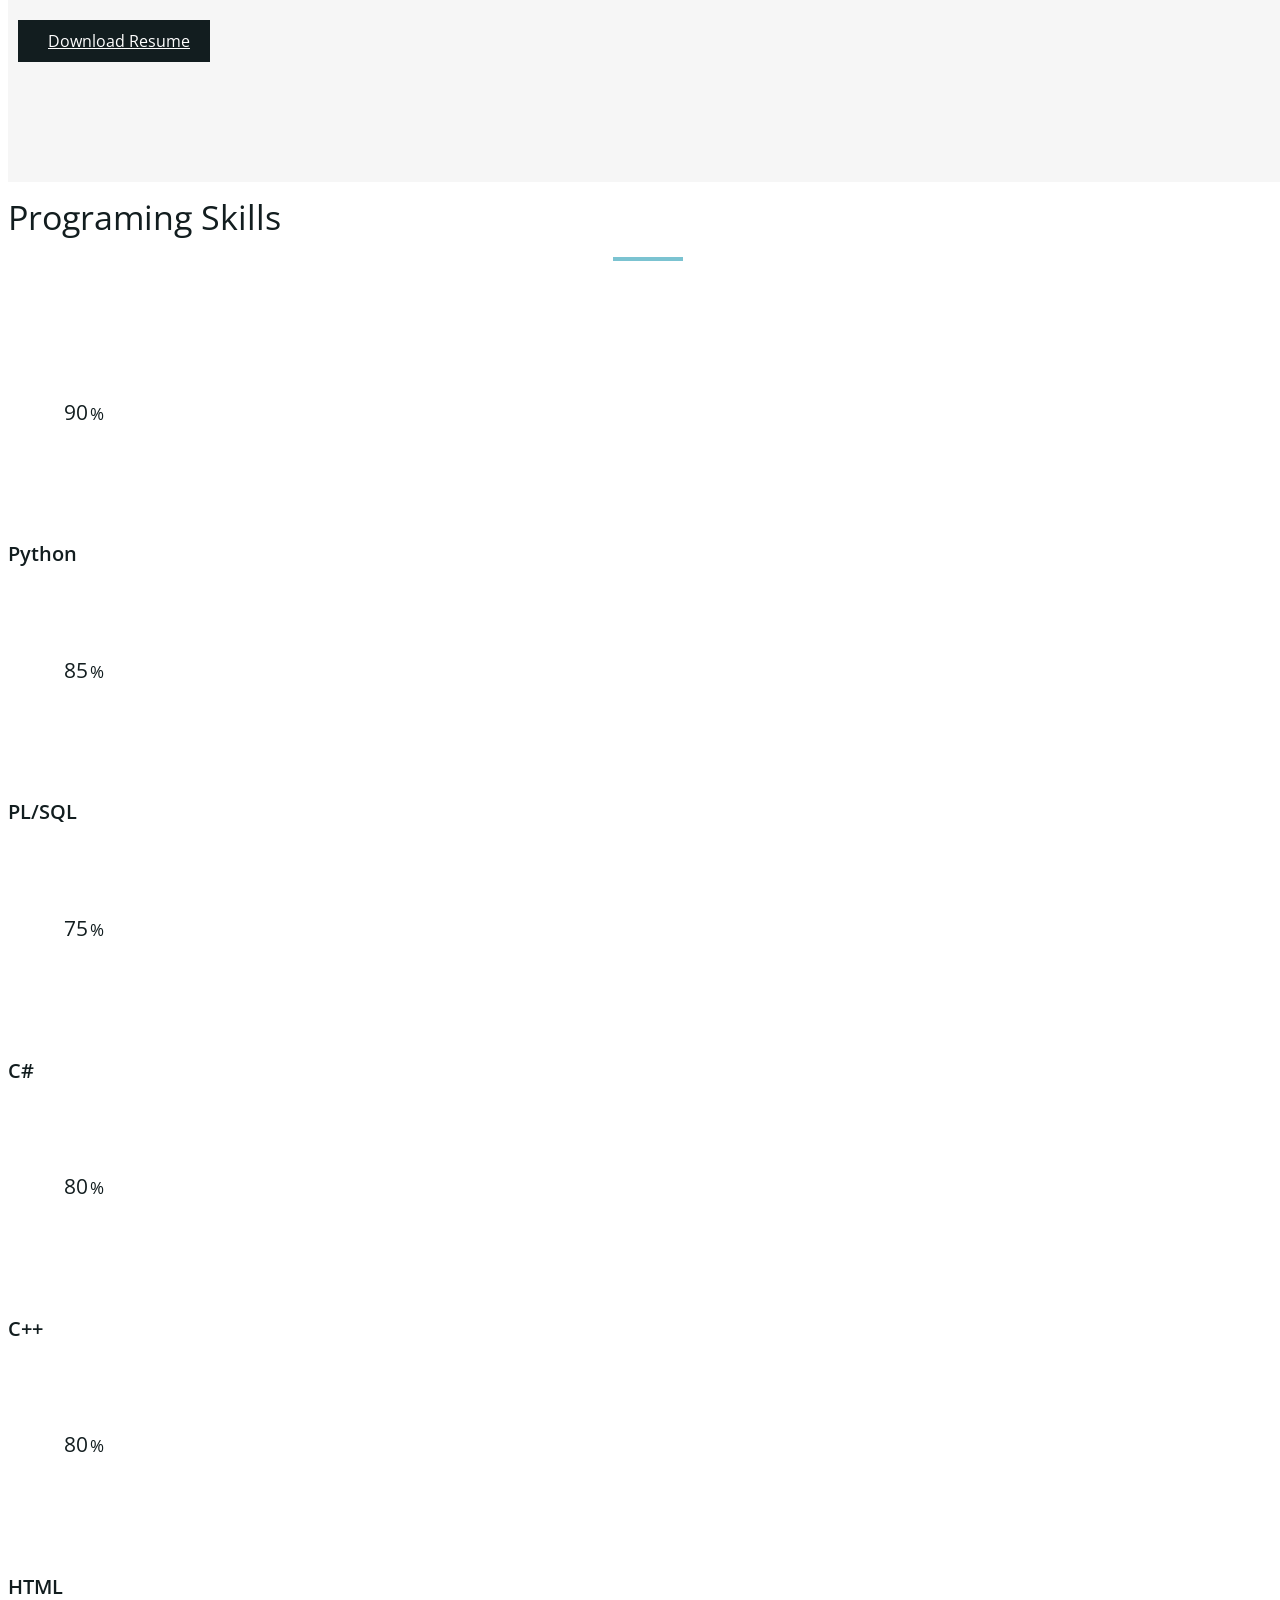
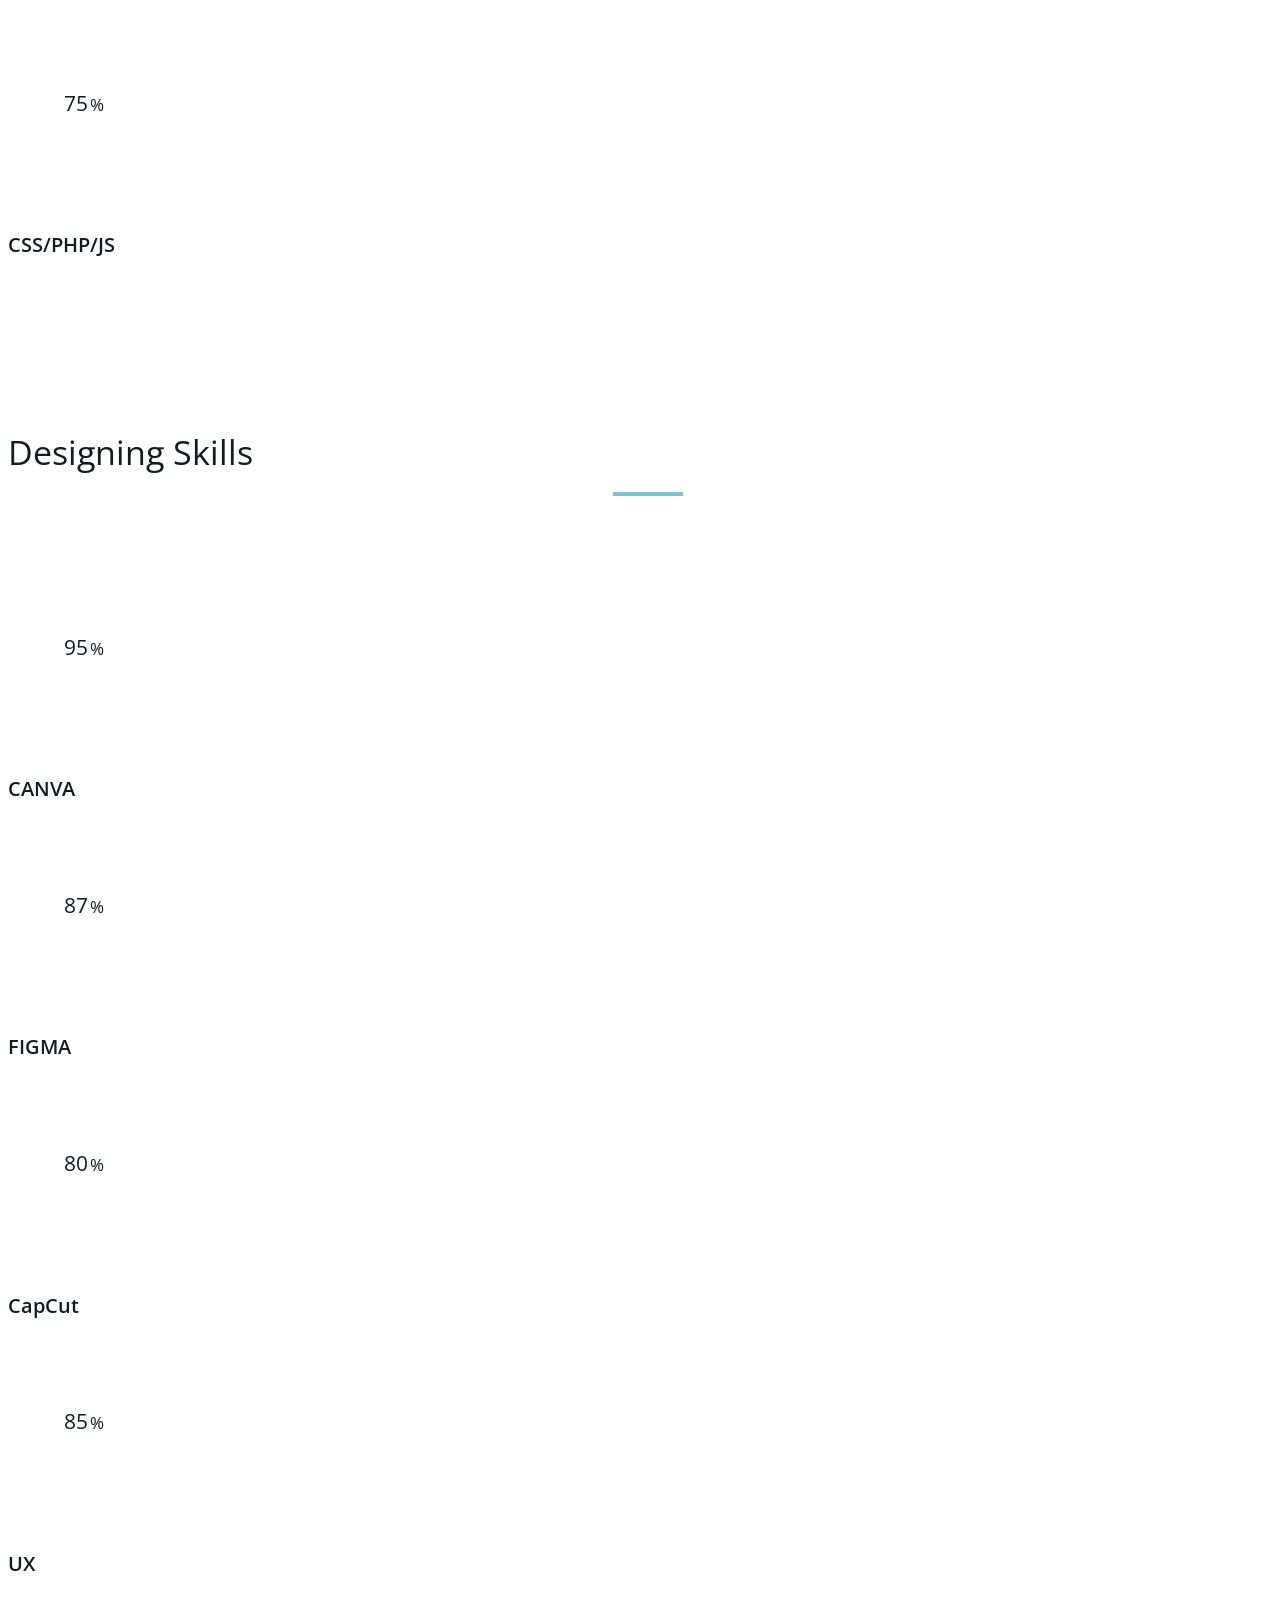
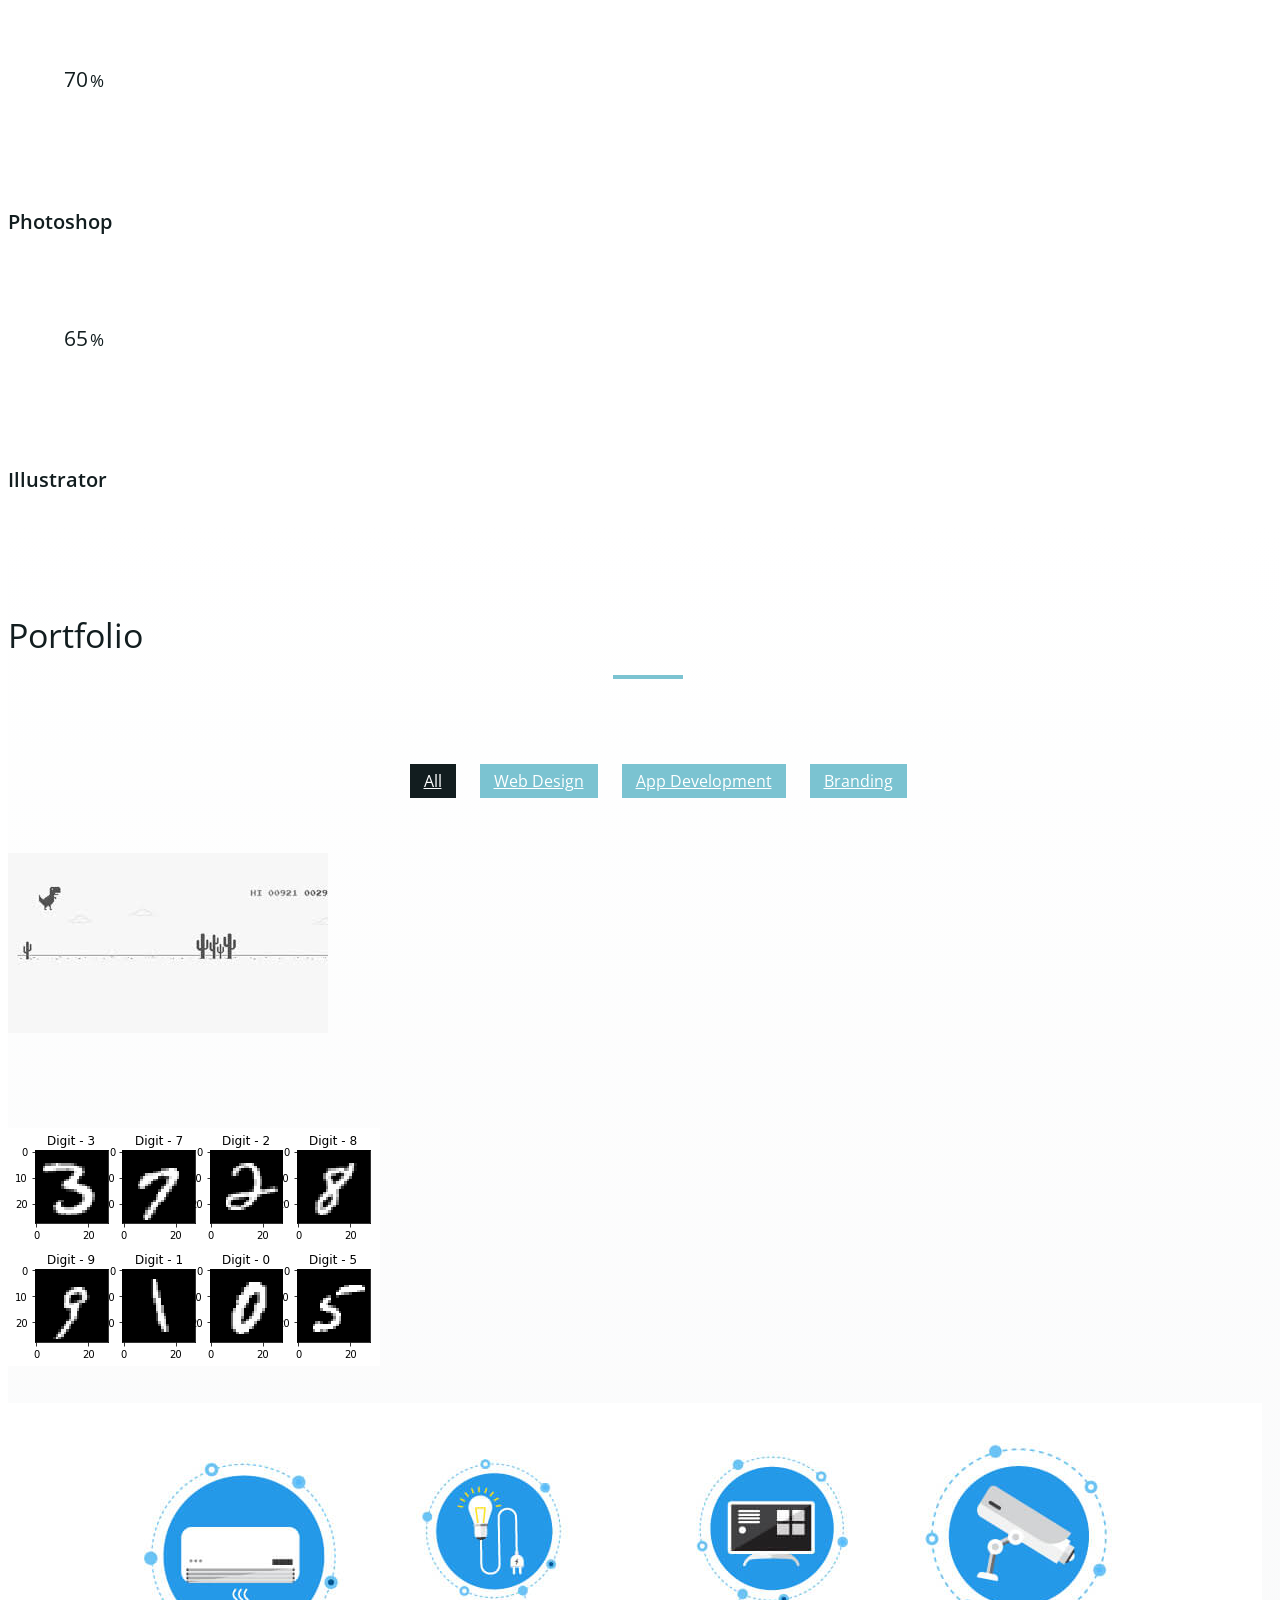
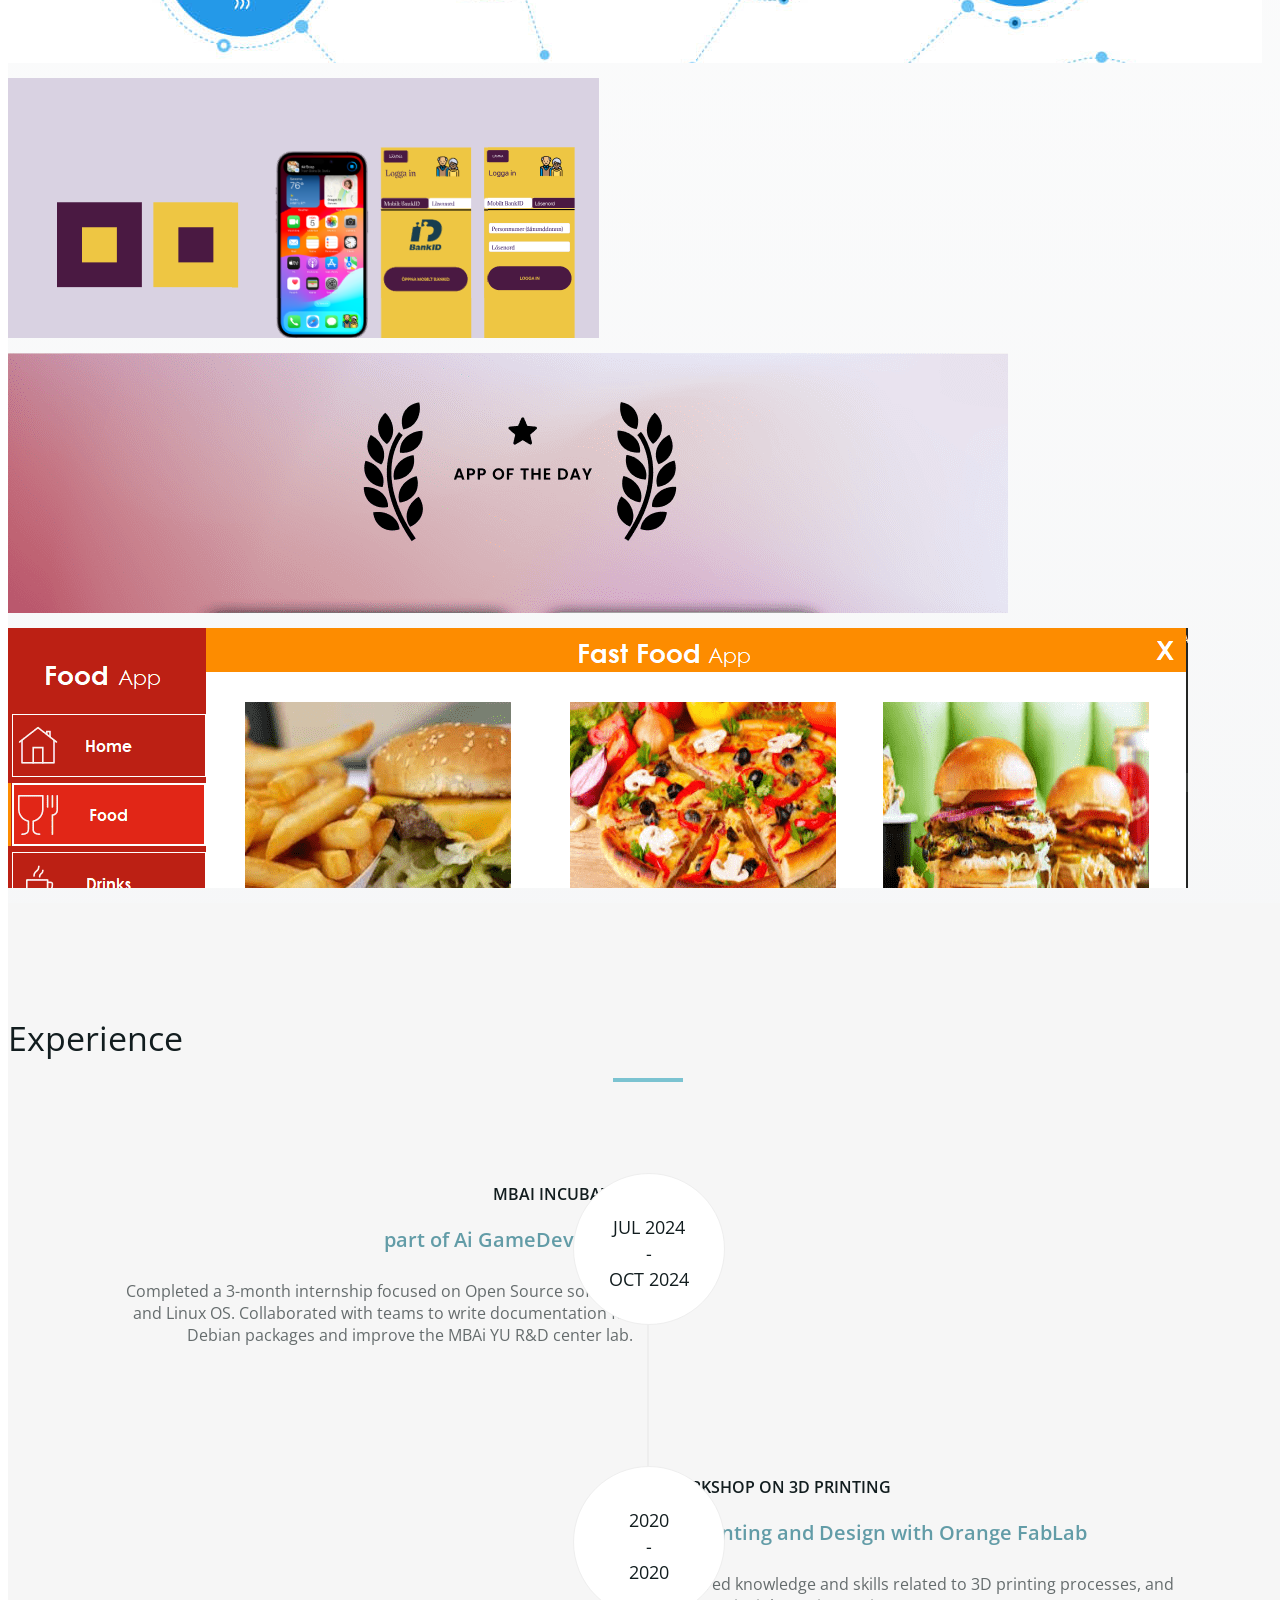
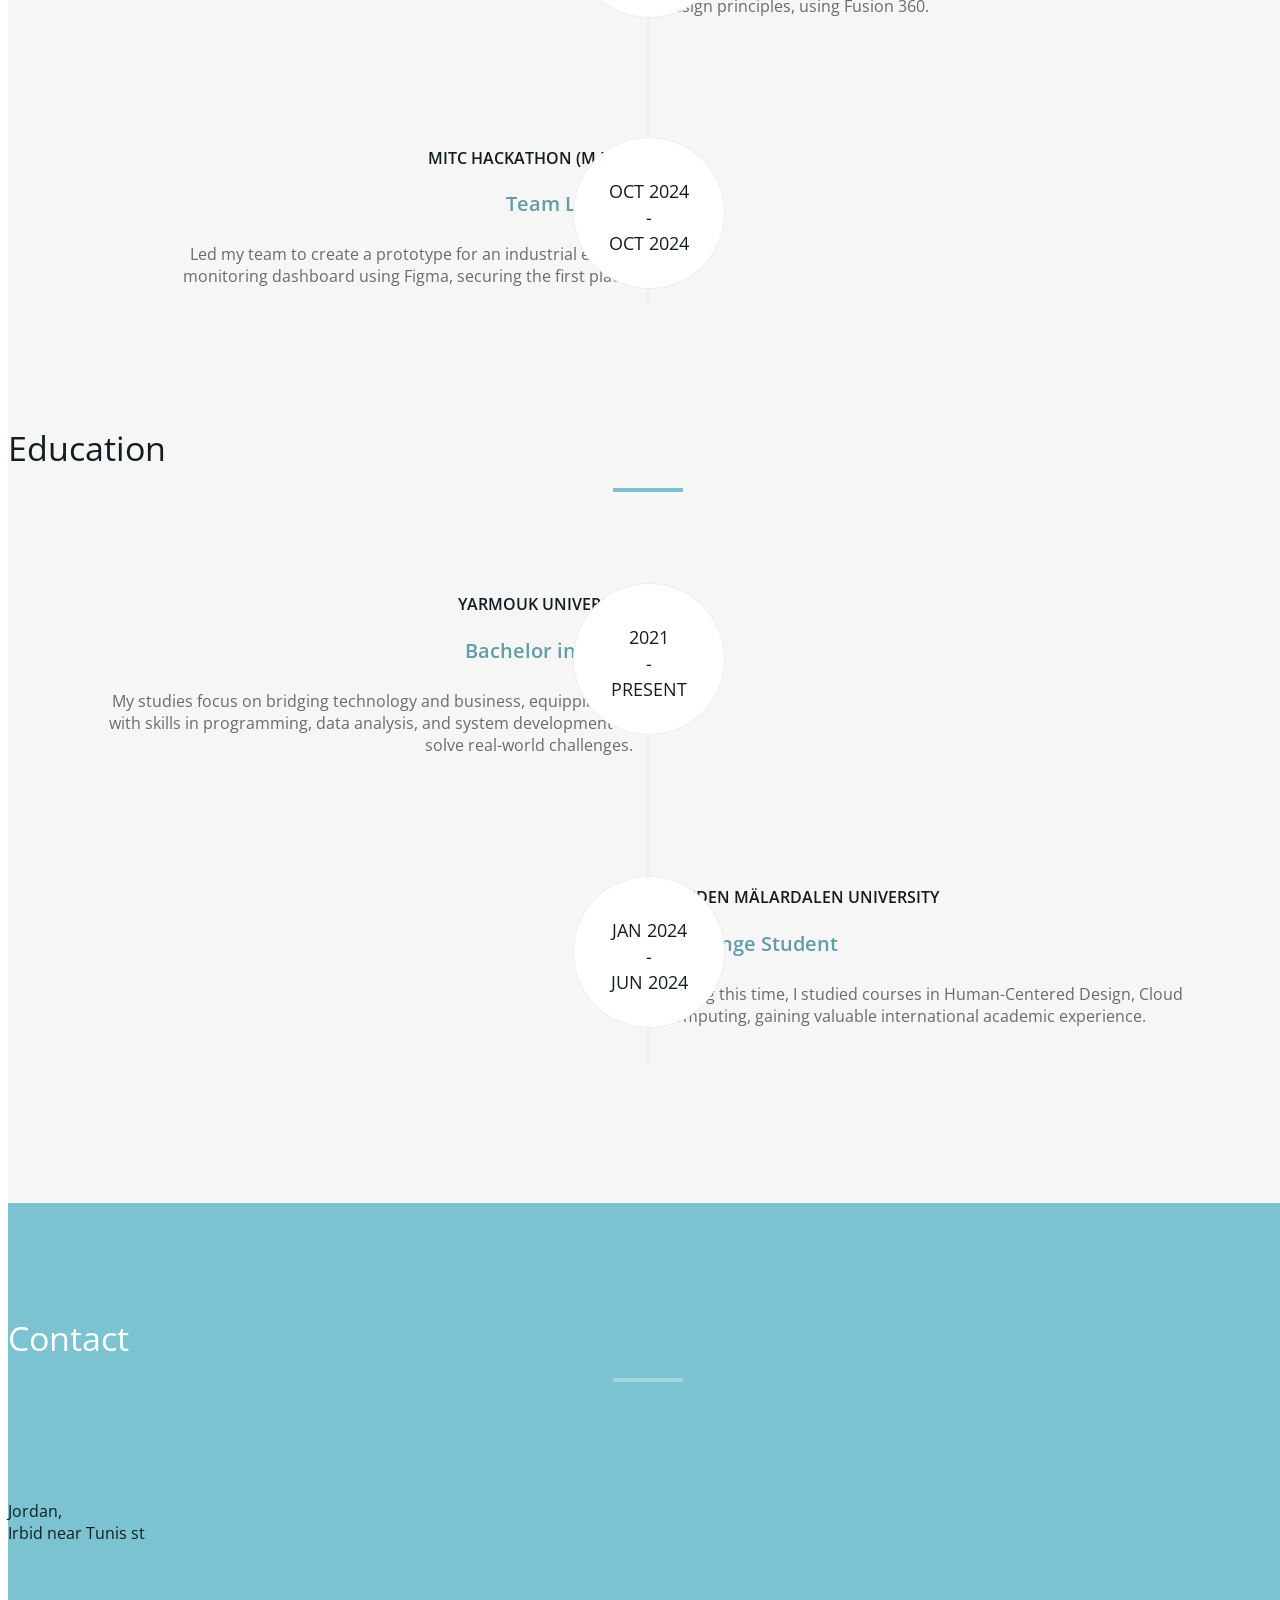
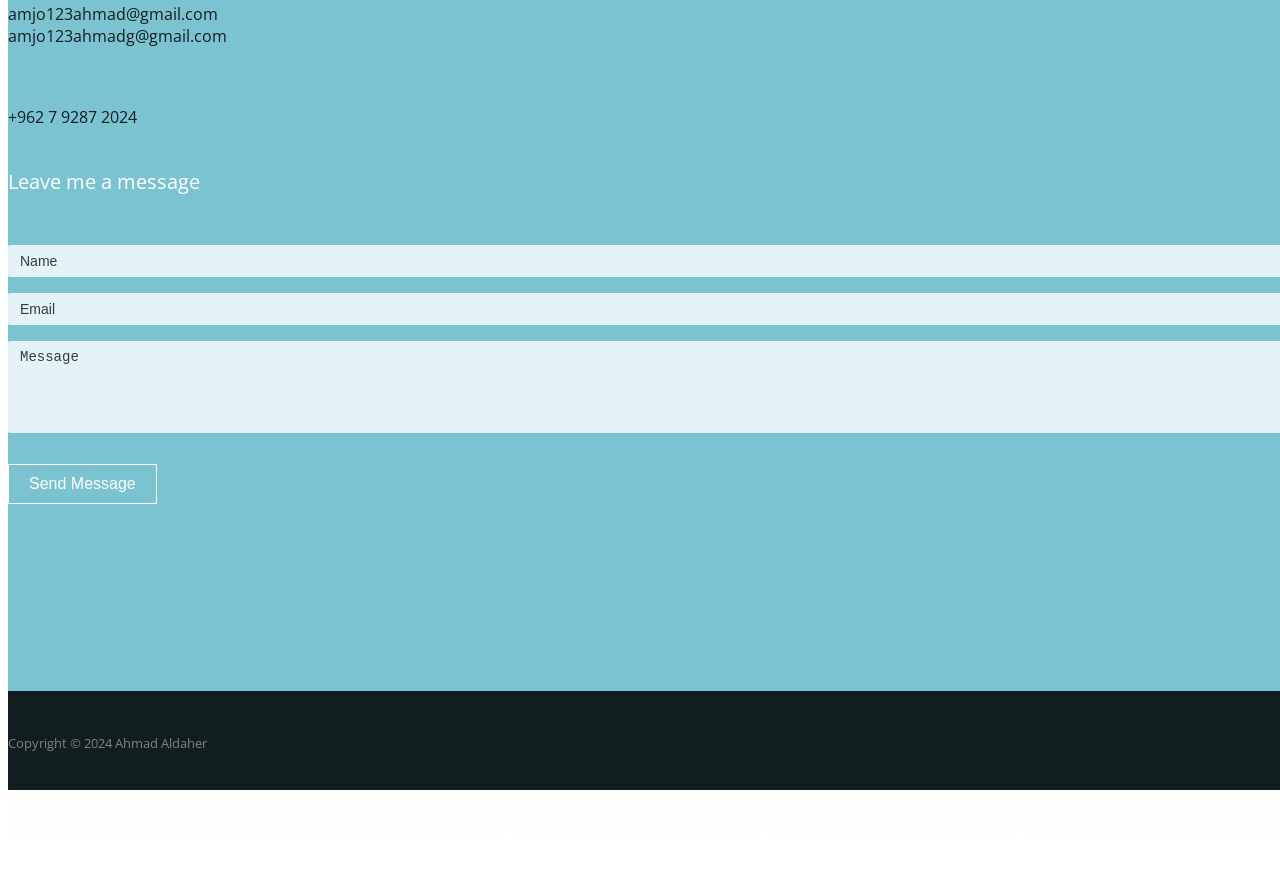
==== commit 6c56d69f: "Update index.html" ====
--- a/index.html
+++ b/index.html
@@ -67,7 +67,16 @@
           <h1> </h1>
           <h1> </h1>
           <h1> </h1>
-          <h1> A </h1>
+          <h1> </h1>
+          <h1> </h1>
+          <h1> </h1>
+          <h1> </h1>
+          <h1> </h1>
+          <h1> </h1>
+          <h1> </h1>
+          <h1> </h1>
+          <h1> </h1>
+          
       </div>
     </div>
   </div>
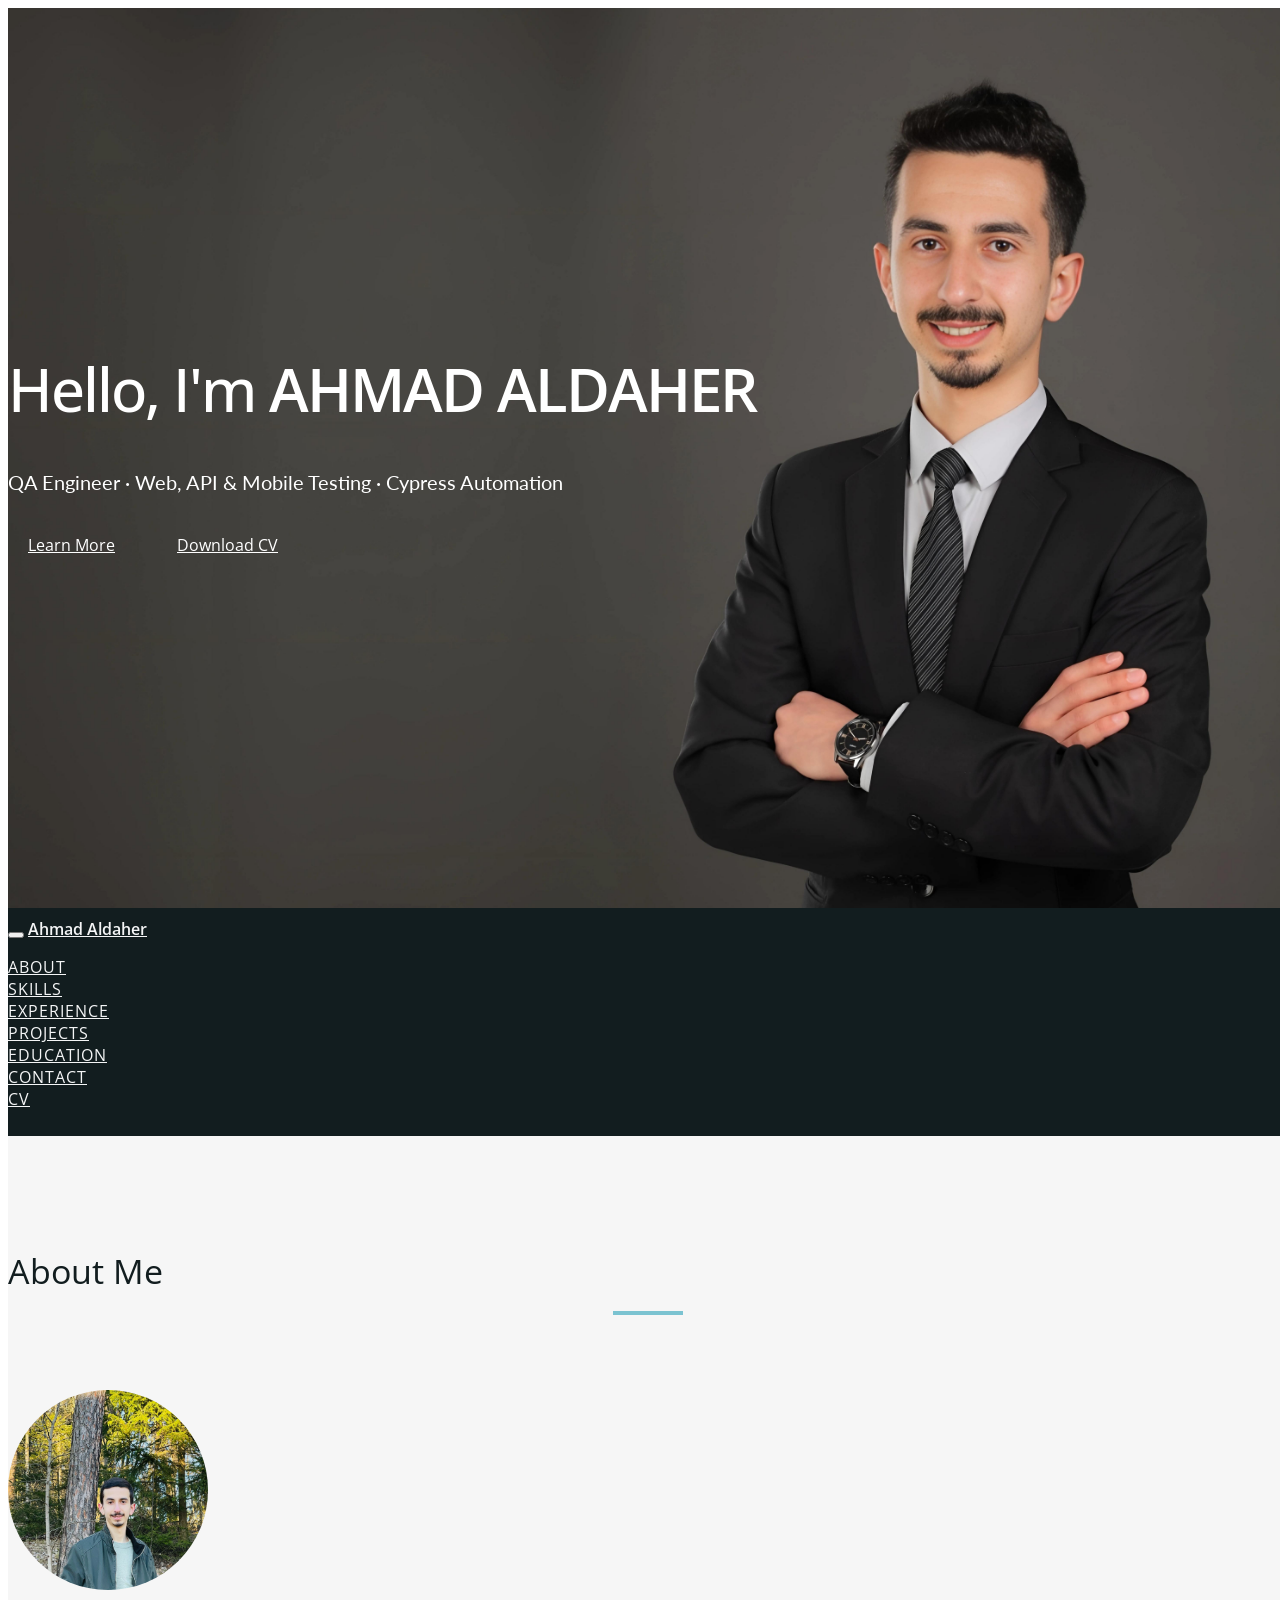
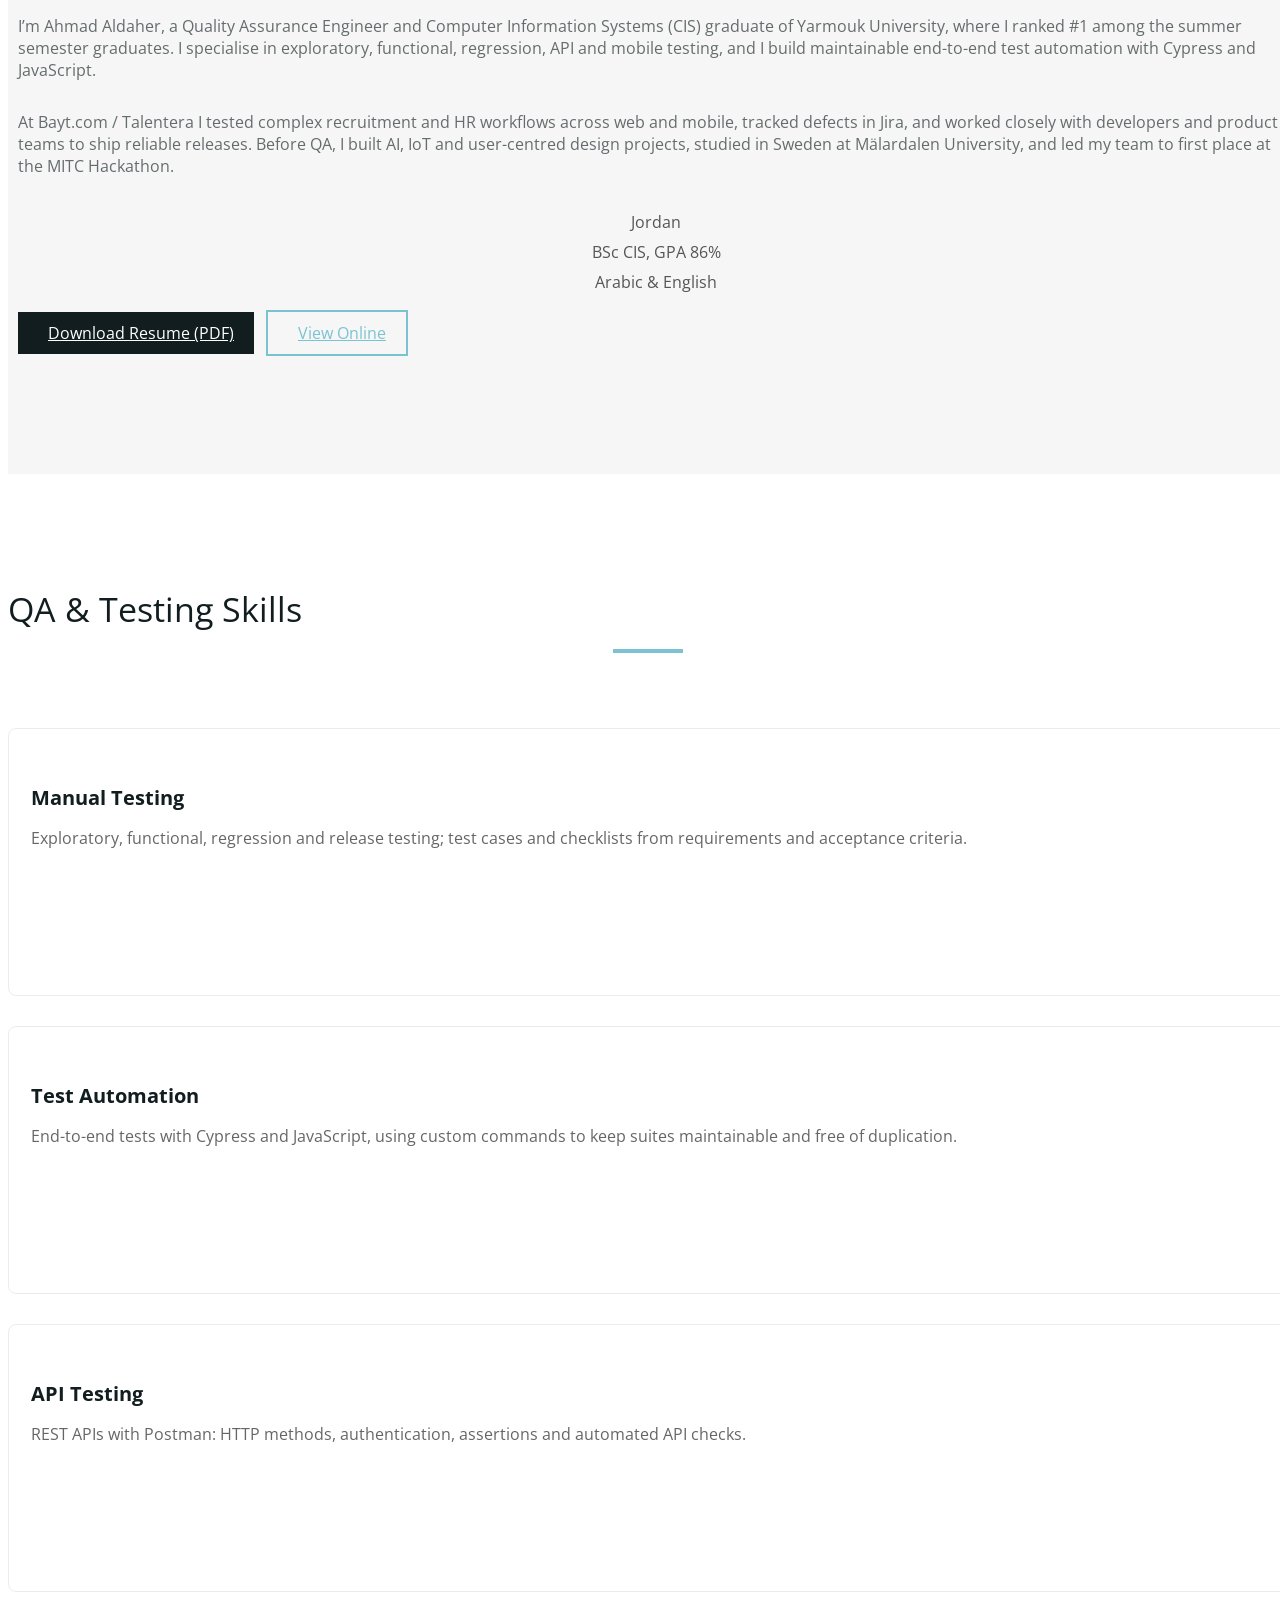
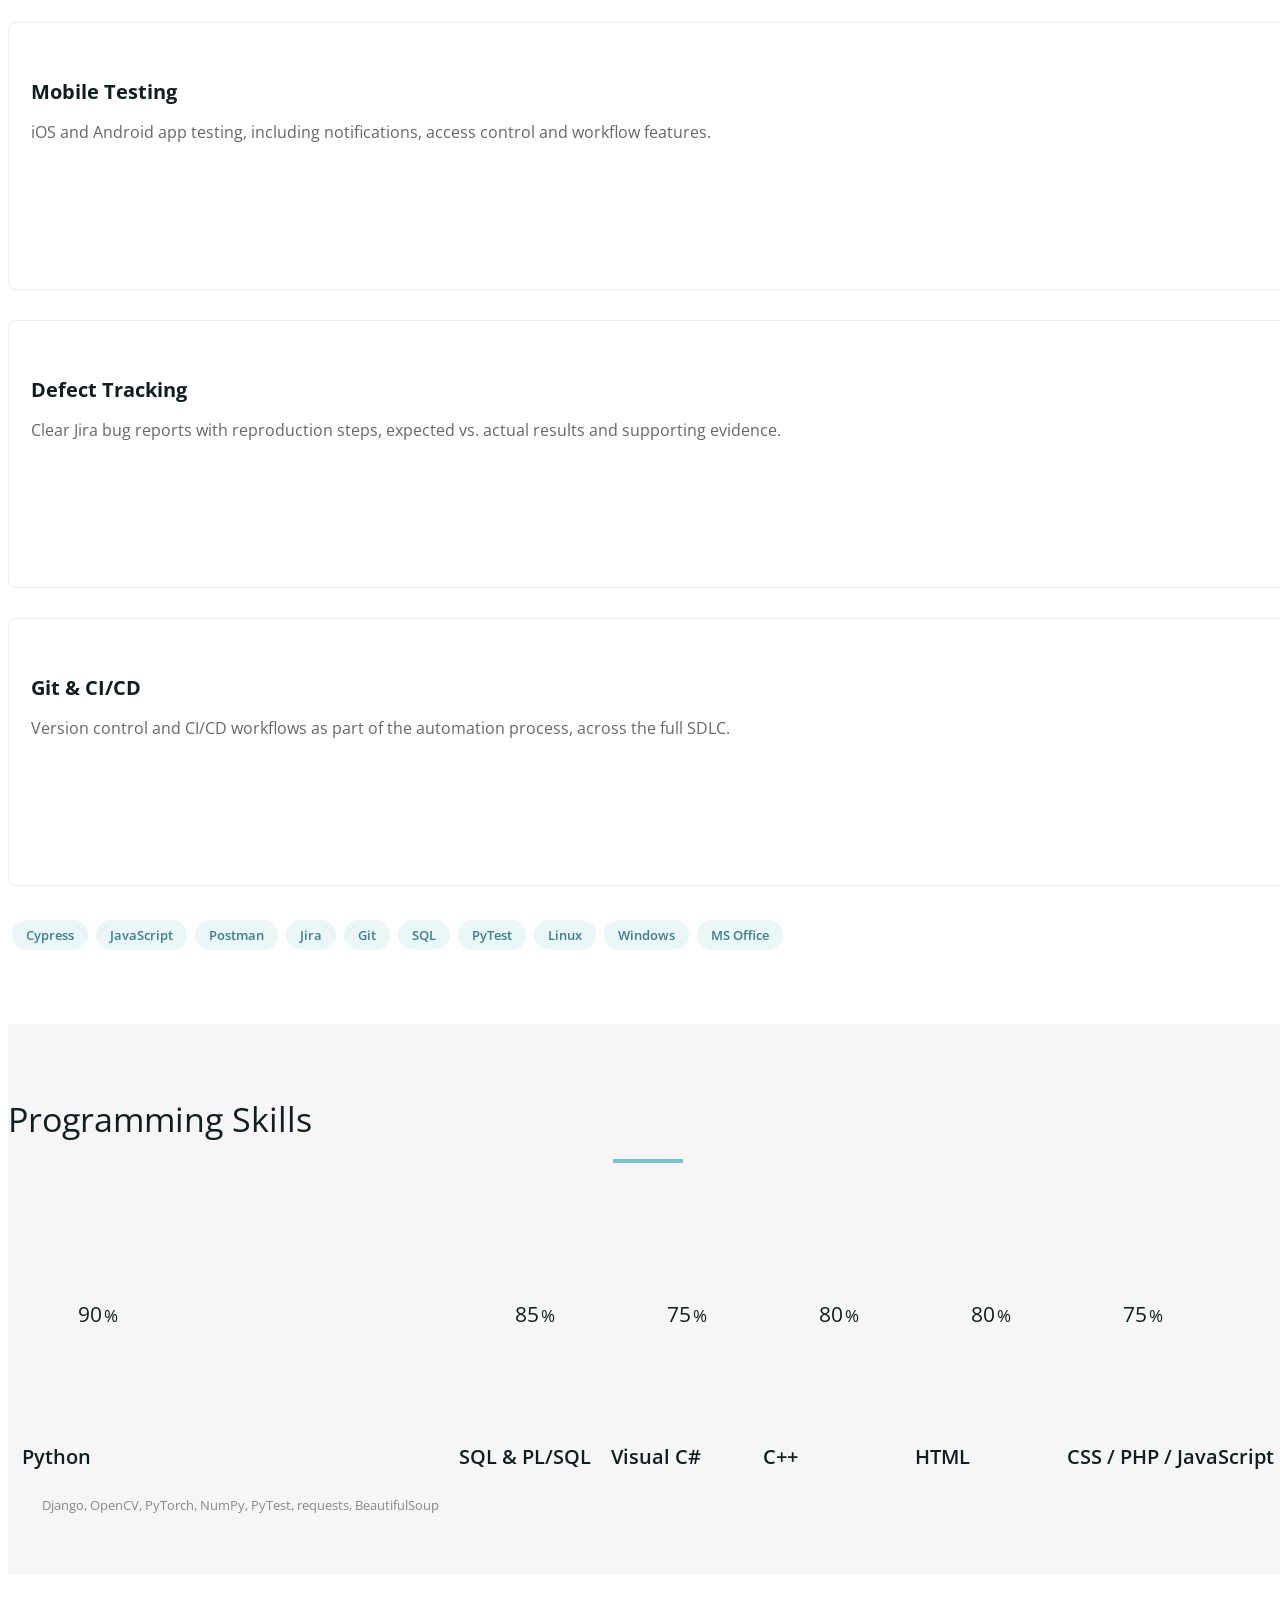
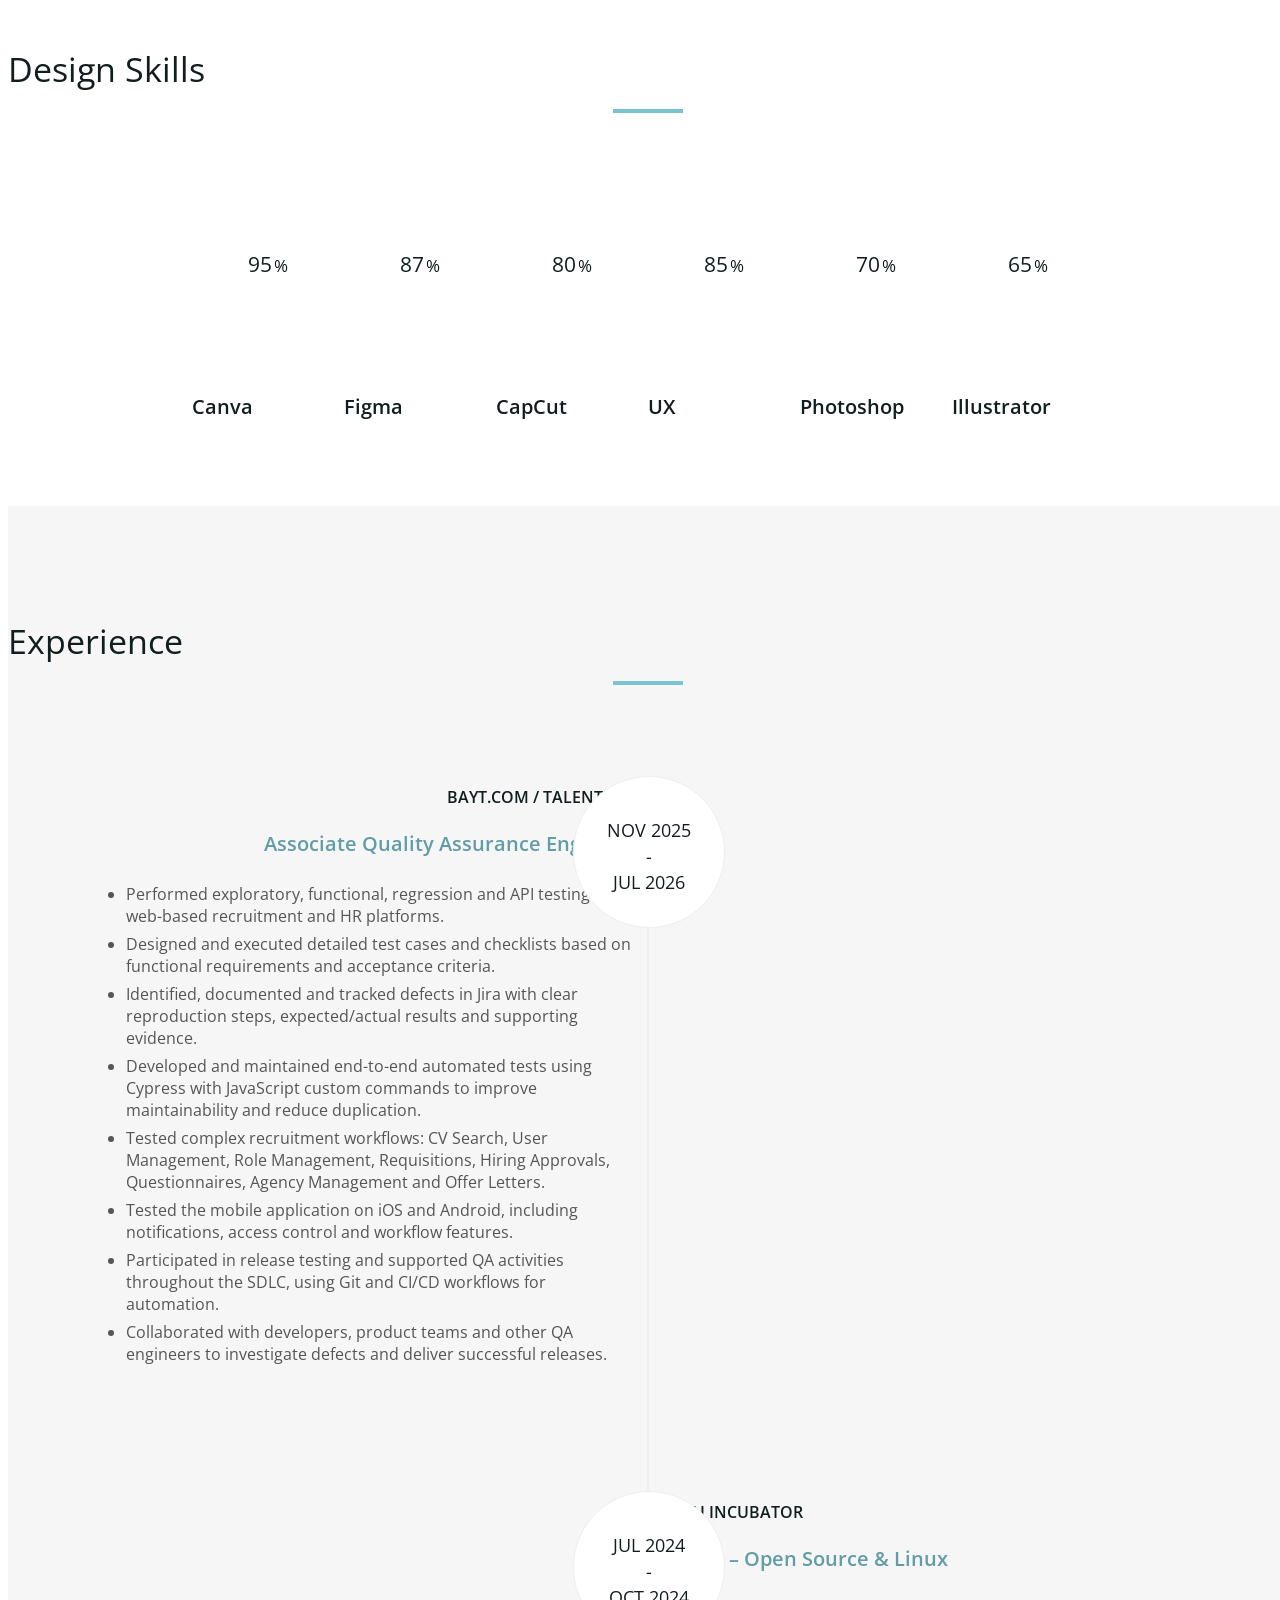
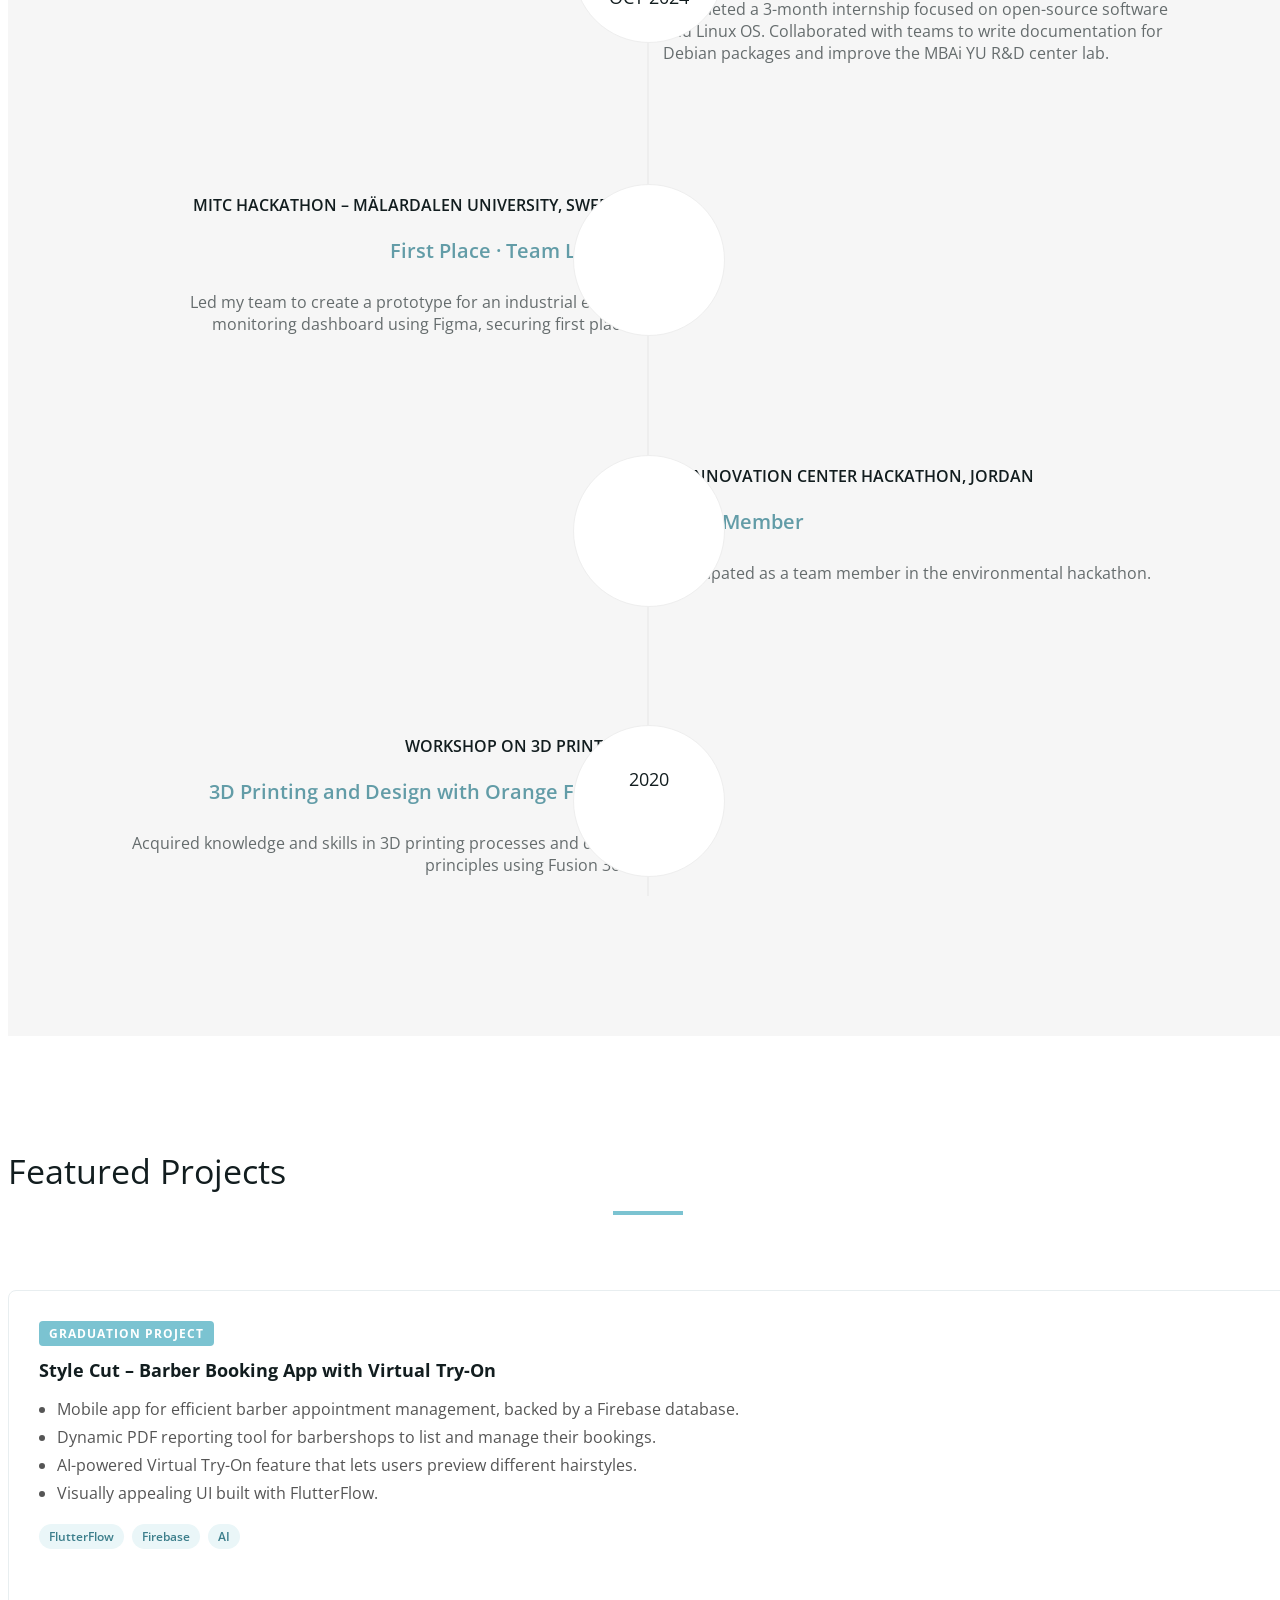
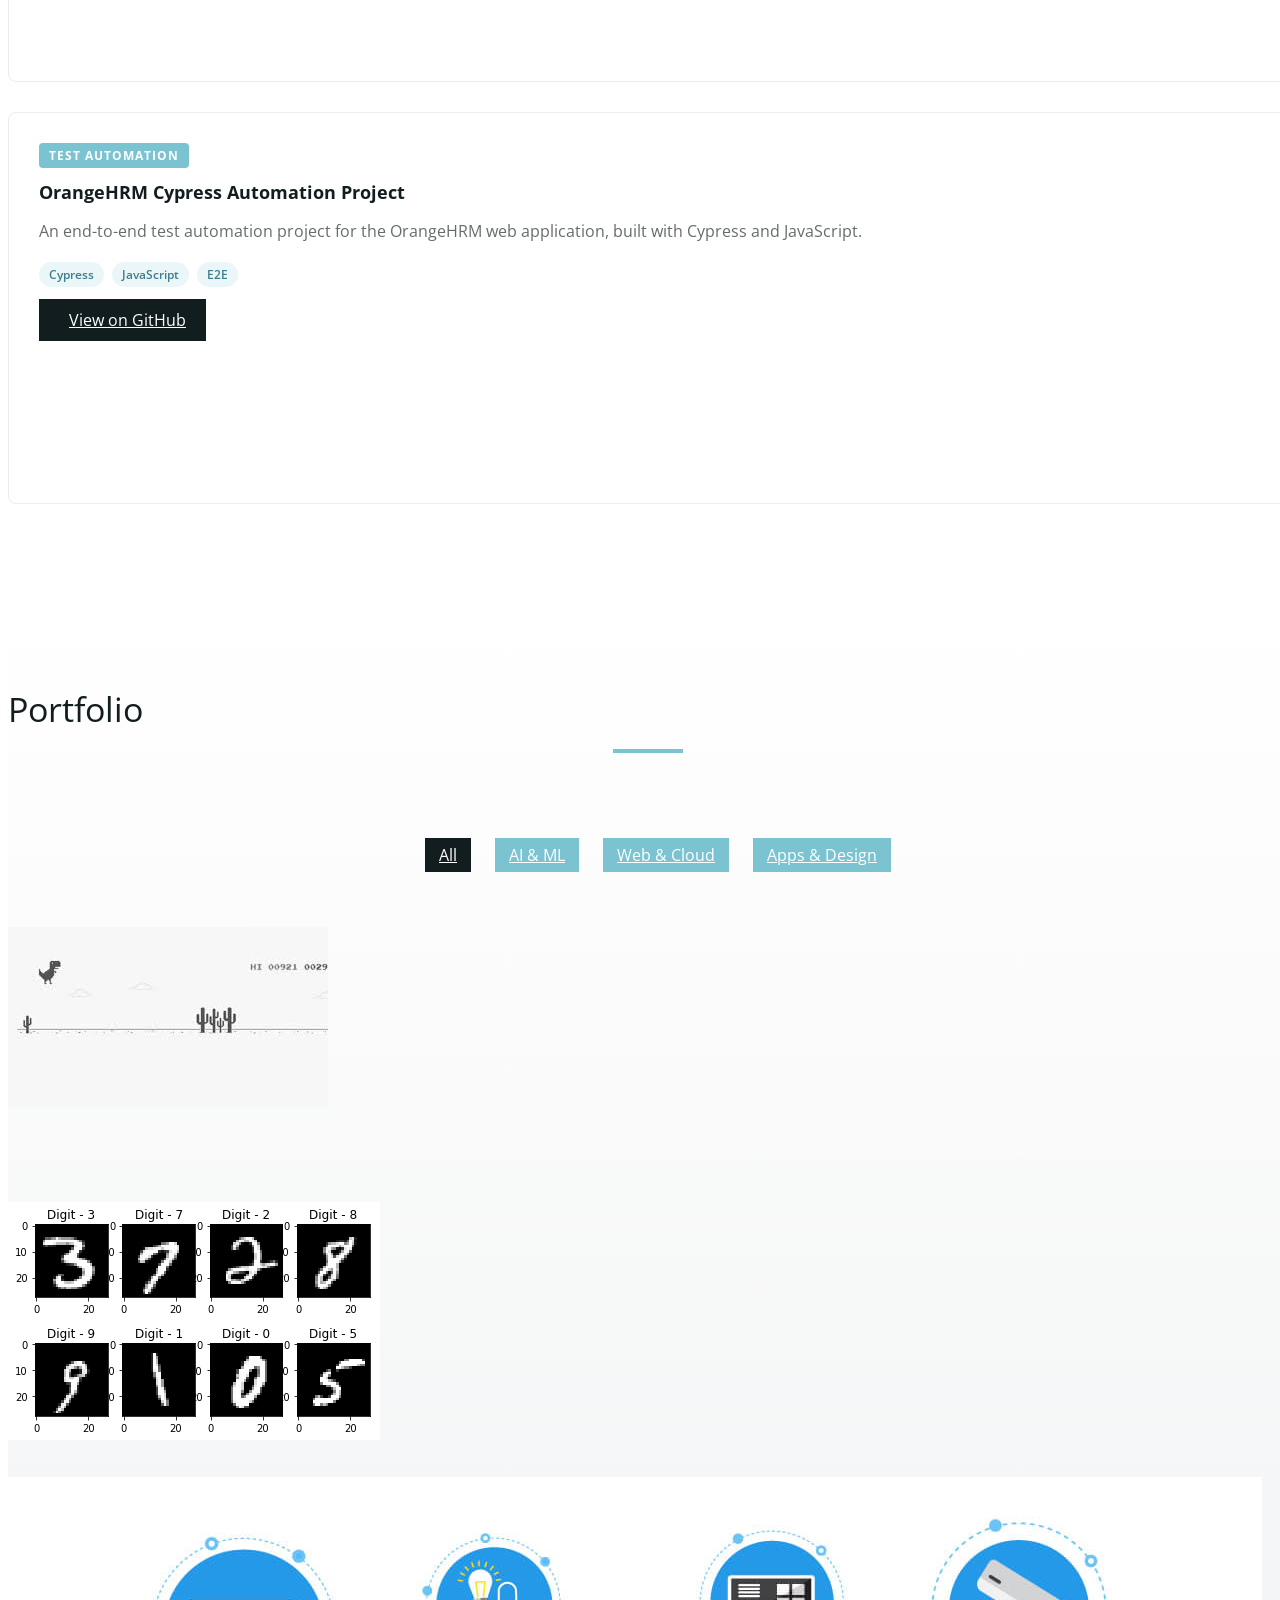
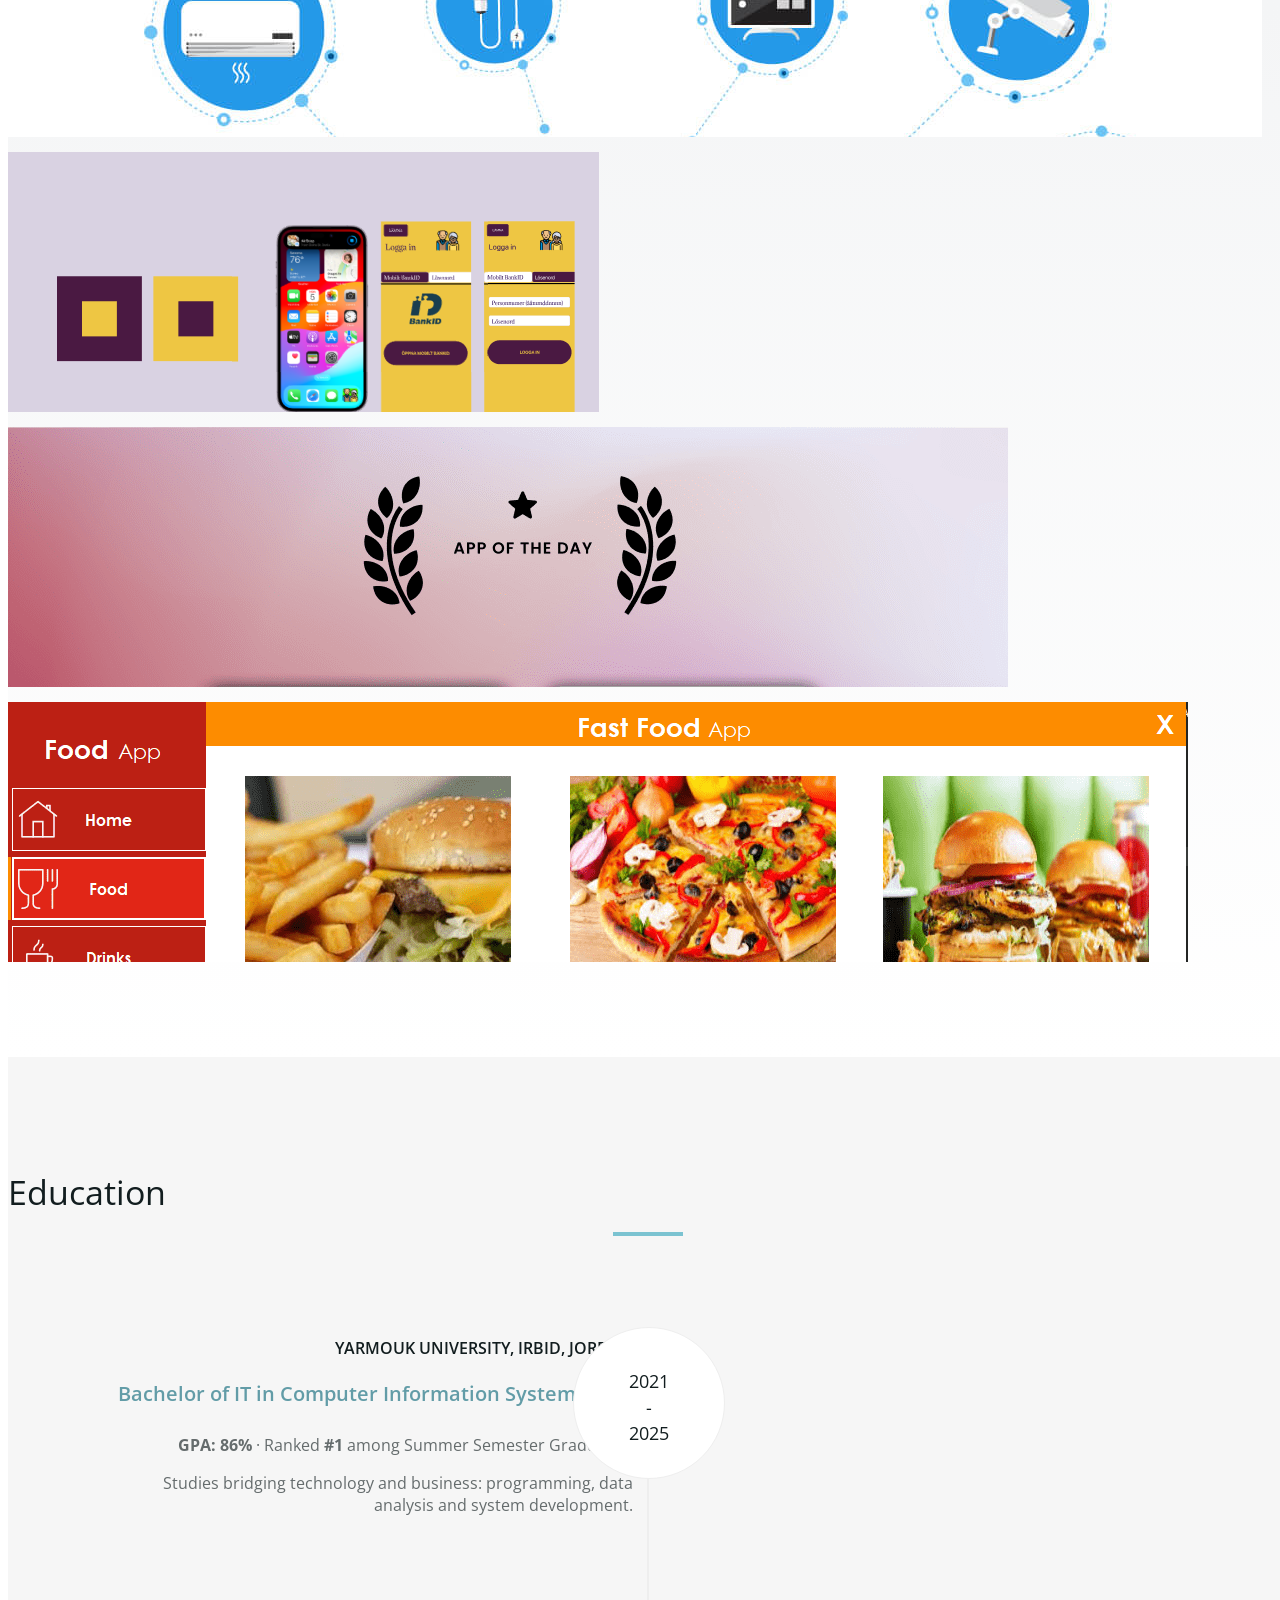
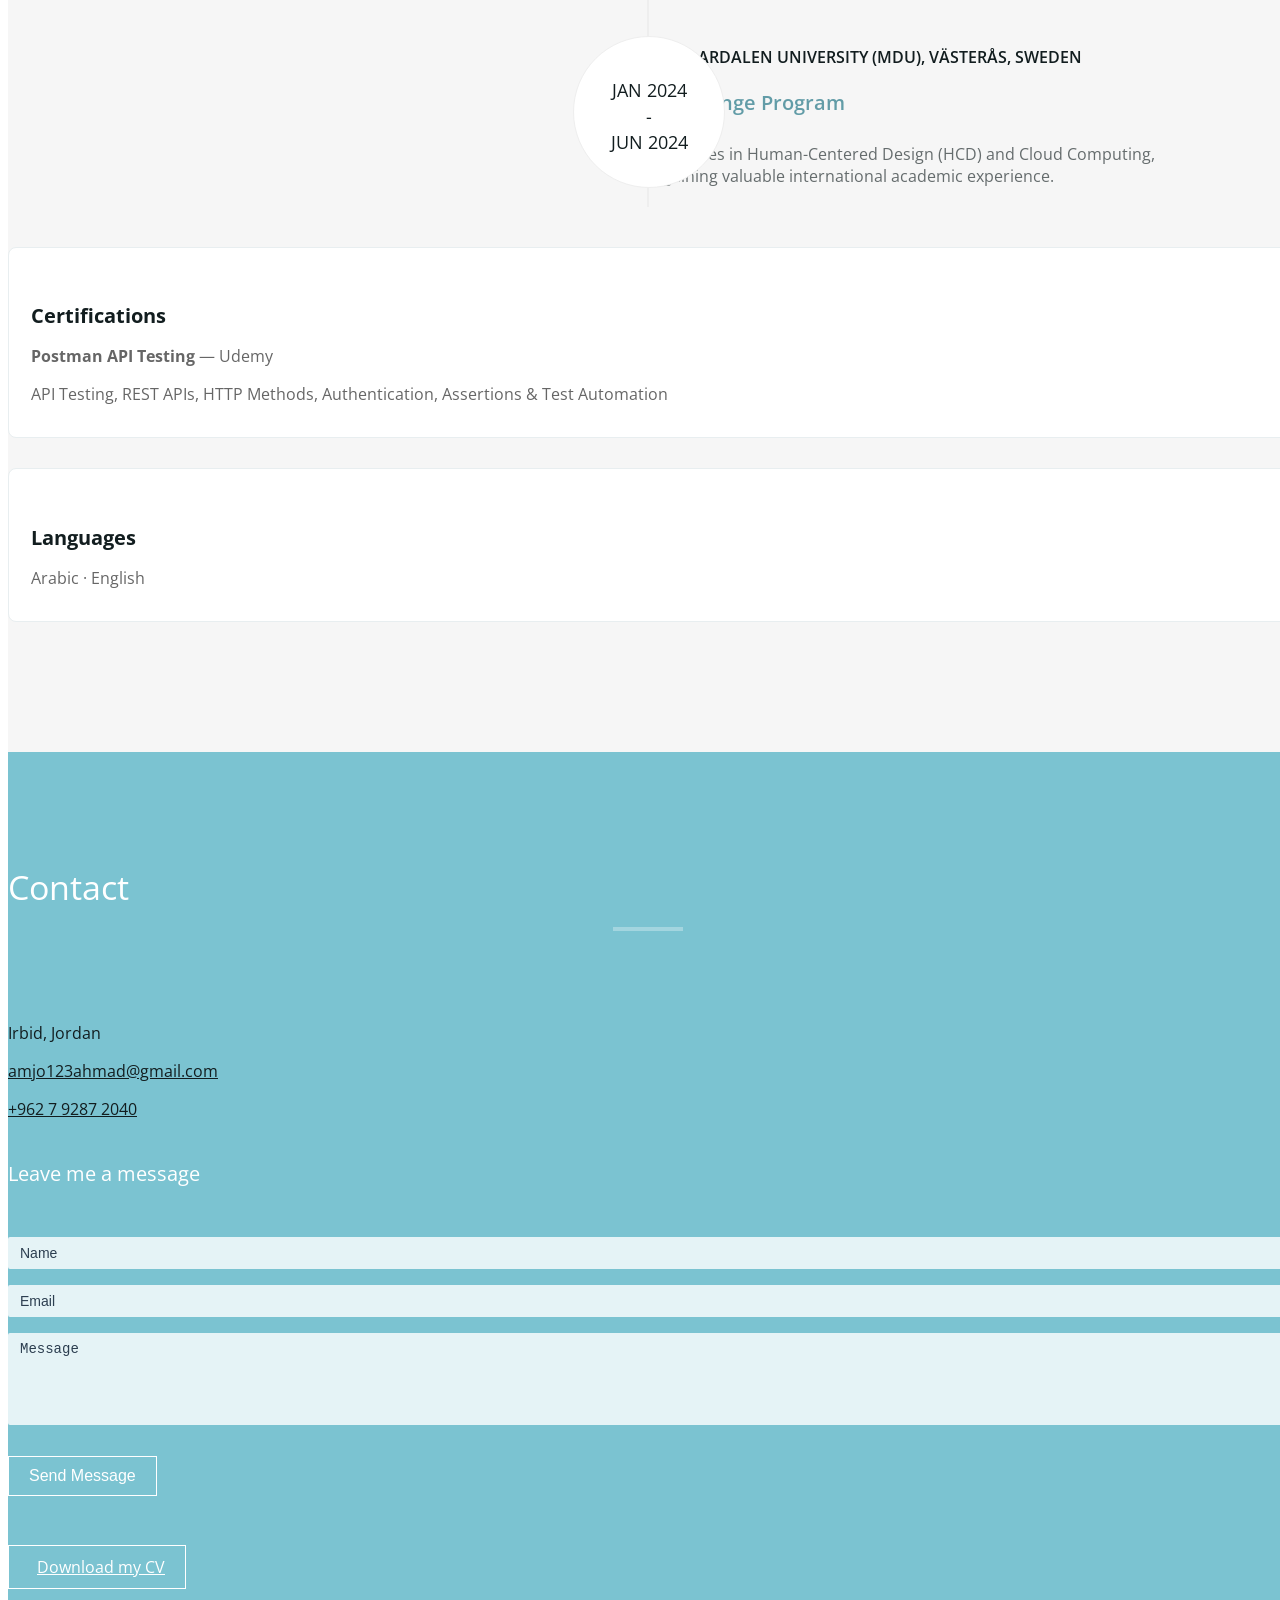
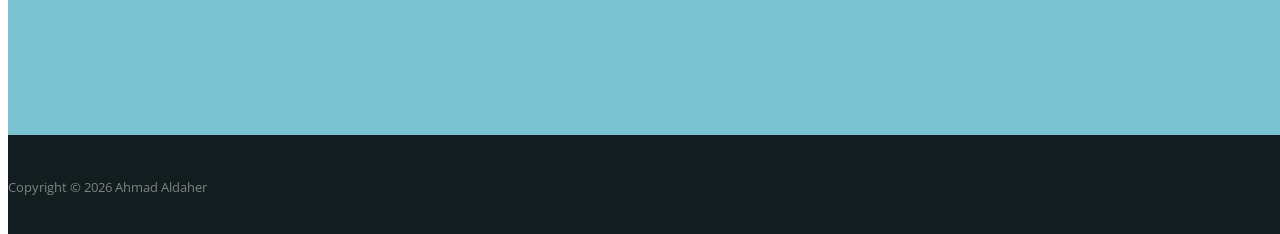
==== commit d9031125: "Refresh resume site with latest CV and downloadable PDF - Add Bayt.com / Talentera QA role, QA & tes" ====
--- a/index.html
+++ b/index.html
@@ -1,459 +1,550 @@
-<!DOCTYPE html>
-<html lang="en">
-<head>
-<meta charset="utf-8">
-<meta name="viewport" content="width=device-width, initial-scale=1">
-<title>AHMAD ALDAHER</title>
-<meta name="description" content="">
-<meta name="author" content="">
-
-<!-- Favicons
-    ================================================== -->
-<link rel="shortcut icon" href="img/favicon.ico" type="image/x-icon">
-<link rel="apple-touch-icon" href="img/apple-touch-icon.png">
-<link rel="apple-touch-icon" sizes="72x72" href="img/apple-touch-icon-72x72.png">
-<link rel="apple-touch-icon" sizes="114x114" href="img/apple-touch-icon-114x114.png">
-
-<!-- Bootstrap -->
-<link rel="stylesheet" type="text/css"  href="css/bootstrap.css">
-<link rel="stylesheet" type="text/css" href="fonts/font-awesome/css/font-awesome.css">
-
-<!-- Stylesheet
-    ================================================== -->
-<link rel="stylesheet" type="text/css"  href="css/style.css">
-<link rel="stylesheet" type="text/css" href="css/prettyPhoto.css">
-<link href='http://fonts.googleapis.com/css?family=Lato:400,700,900,300' rel='stylesheet' type='text/css'>
-<link href='http://fonts.googleapis.com/css?family=Open+Sans:400,700,800,600,300' rel='stylesheet' type='text/css'>
-<script type="text/javascript" src="js/modernizr.custom.js"></script>
-
-<!-- HTML5 shim and Respond.js for IE8 support of HTML5 elements and media queries -->
-<!-- WARNING: Respond.js doesn't work if you view the page via file:// -->
-<!--[if lt IE 9]>
-      <script src="https://oss.maxcdn.com/html5shiv/3.7.2/html5shiv.min.js"></script>
-      <script src="https://oss.maxcdn.com/respond/1.4.2/respond.min.js"></script>
-    <![endif]-->
-</head>
-<body id="page-top" data-spy="scroll" data-target=".navbar-fixed-top">
-
-<!-- Header -->
-<header id="header">
-  <div class="intro">
-    <div class="container">
-      <div class="row">
-        <div class="intro-text">
-          <h1>Hello, I'm <span class="name">AHMAD ALDAHER</span></h1>
-          <p>Programer & Designer</p>
-          <a href="#about" class="btn btn-default btn-lg page-scroll">Learn More</a> </div>
-          <h1> </h1>
-          <h1> </h1>
-          <h1> </h1>
-          <h1> </h1>
-          <h1> </h1>
-          <h1> </h1>
-          <h1> </h1>
-          <h1> </h1>
-          <h1> </h1>
-          <h1> </h1>
-          <h1> </h1>
-          <h1> </h1>
-          <h1> </h1>
-          <h1> </h1>
-          <h1> </h1>
-          <h1> </h1>
-          <h1> </h1>
-          <h1> </h1>
-          <h1> </h1>
-          <h1> </h1>
-          <h1> </h1>
-          <h1> </h1>
-          <h1> </h1>
-          <h1> </h1>
-          <h1> </h1>
-          <h1> </h1>
-          <h1> </h1>
-          <h1> </h1>
-          <h1> </h1>
-          <h1> </h1>
-          <h1> </h1>
-          <h1> </h1>
-          
-      </div>
-    </div>
-  </div>
-</header>
-<!-- Navigation -->
-<div id="nav">
-  <nav class="navbar navbar-custom">
-    <div class="container">
-      <div class="navbar-header">
-        <button type="button" class="navbar-toggle" data-toggle="collapse" data-target=".navbar-main-collapse"> <i class="fa fa-bars"></i> </button>
-        <a class="navbar-brand page-scroll" href="#page-top">Ahmad Aldaher</a> </div>
-      
-      <!-- Collect the nav links, forms, and other content for toggling -->
-      <div class="collapse navbar-collapse navbar-right navbar-main-collapse">
-        <ul class="nav navbar-nav">
-          <!-- Hidden li included to remove active class from about link when scrolled up past about section -->
-          <li class="hidden"> <a href="#page-top"></a> </li>
-          <li> <a class="page-scroll" href="#about">About</a> </li>
-          <li> <a class="page-scroll" href="#P_skills">Skills</a> </li>
-          <li> <a class="page-scroll" href="#portfolio">Portfolio</a> </li>
-          <li> <a class="page-scroll" href="#resume">Resume</a> </li>
-          <li> <a class="page-scroll" href="#contact">Contact</a> </li>
-        </ul>
-      </div>
-    </div>
-  </nav>
-</div>
-<!-- About Section -->
-<div id="about">
-  <div class="container">
-    <div class="section-title text-center center">
-      <h2>About Me</h2>
-      <hr>
-    </div>
-    <div class="row">
-      <div class="col-md-12 text-center"><img src="img/about.jpg" class="img-responsive"></div>
-      <div class="col-md-8 col-md-offset-2">
-        <div class="about-text">
-          <p>I’m Ahmad Aldaher, a Computer Information Systems (CIS) undergraduate at Yarmouk University with a passion for solving real-world problems through technology. From AI-powered applications to IoT systems and user-centered designs, I’ve built a diverse skill set through academic projects, international programs, and hackathons.</p>
-          <p>This portfolio showcases my journey, featuring innovative projects and collaborations from Jordan to Sweden and some of my personal memories and interests. Whether it’s developing AI bots or designing social apps, I’m excited to share how I turn ideas into impactful solutions.</p>
-          <p class="text-center"><a class="btn btn-primary" href="#"><i class="fa fa-download"></i> Download Resume</a></p>
-        </div>
-      </div>
-    </div>
-  </div>
-</div>
-<!-- Programing Skills Section -->
-<div id="P_skills" class="text-center">
-  <div class="container">
-    <div class="section-title center">
-      <h2>Programing Skills</h2>
-      <hr>
-    </div>
-    <div class="row">
-      <div class="col-md-4 col-sm-6 skill"> <span class="chart" data-percent="90"> <span class="percent">90</span> </span>
-        <h4>Python</h4>
-      </div>
-      <div class="col-md-4 col-sm-6 skill"> <span class="chart" data-percent="85"> <span class="percent">85</span> </span>
-        <h4>PL/SQL</h4>
-      </div>
-      <div class="col-md-4 col-sm-6 skill"> <span class="chart" data-percent="75"> <span class="percent">75</span> </span>
-        <h4> C#</h4>
-      </div>
-      <div class="col-md-4 col-sm-6 skill"> <span class="chart" data-percent="80"> <span class="percent">80</span> </span>
-        <h4> C++</h4>
-      </div>
-      <div class="col-md-4 col-sm-6 skill"> <span class="chart" data-percent="80"> <span class="percent">80</span> </span>
-        <h4>HTML</h4>
-      </div>
-      <div class="col-md-4 col-sm-6 skill"> <span class="chart" data-percent="75"> <span class="percent">75</span> </span>
-        <h4>CSS/PHP/JS</h4>
-      </div>
-    </div>
-  </div>
-</div>
-<br><br><br><br><br><br>
-<!-- Designing Skills Section -->
-<div id="D_skills" class="text-center">
-  <div class="container">
-    <div class="section-title center">
-      <h2>Designing Skills</h2>
-      <hr>
-    </div>
-    <div class="row">
-      <div class="col-md-4 col-sm-6 skill"> <span class="chart" data-percent="95"> <span class="percent">95</span> </span>
-        <h4>CANVA</h4>
-      </div>
-      <div class="col-md-4 col-sm-6 skill"> <span class="chart" data-percent="87"> <span class="percent">87</span> </span>
-        <h4>FIGMA</h4>
-      </div>
-      <div class="col-md-4 col-sm-6 skill"> <span class="chart" data-percent="80"> <span class="percent">80</span> </span>
-        <h4>CapCut</h4>
-      </div>
-      <div class="col-md-4 col-sm-6 skill"> <span class="chart" data-percent="85"> <span class="percent">85</span> </span>
-        <h4>UX</h4>
-      </div>
-      <div class="col-md-4 col-sm-6 skill"> <span class="chart" data-percent="70"> <span class="percent">70</span> </span>
-        <h4>Photoshop</h4>
-      </div>
-      <div class="col-md-4 col-sm-6 skill"> <span class="chart" data-percent="65"> <span class="percent">65</span> </span>
-        <h4>Illustrator</h4>
-      </div>
-    </div>
-  </div>
-</div>
-
-<!-- Portfolio Section -->
-<div id="portfolio">
-  <div class="container">
-    <div class="section-title text-center center">
-      <h2>Portfolio</h2>
-      <hr>
-    </div>
-    <div class="categories">
-      <ul class="cat">
-        <li>
-          <ol class="type">
-            <li><a href="#" data-filter="*" class="active">All</a></li>
-            <li><a href="#" data-filter=".web">Web Design</a></li>
-            <li><a href="#" data-filter=".app">App Development</a></li>
-            <li><a href="#" data-filter=".branding">Branding</a></li>
-          </ol>
-        </li>
-      </ul>
-      <div class="clearfix"></div>
-    </div>
-    <div class="row">
-      <div class="portfolio-items">
-        <div class="col-sm-6 col-md-3 col-lg-3 web">
-          <div class="portfolio-item">
-            <div class="hover-bg"> <a href="img/portfolio/01-large.jpg" title="Description: Programmed an AI bot capable of playing the Chrome “No Internet dinosaur game“, demonstrating
-              skills in computer vision and automation using (python, open cv, pytorch)." rel="prettyPhoto">
-              <div class="hover-text">
-                <h4>AI Bot for Google Chrome Dinosaur Game.</h4>
-                <small>Web Design</small> </div>
-              <img src="img/portfolio/01-small.jpg" class="img-responsive" alt="AI Bot for Google Chrome Dinosaur Game."> </a> </div>
-          </div>
-        </div>
-        <div class="col-sm-6 col-md-3 col-lg-3 app">
-          <div class="portfolio-item">
-            <div class="hover-bg"> <a href="img/portfolio/02-large.jpg" title="Description: Basic program for recognizing and interpreting handwritten numbers from images. This project was
-              to learn skills in machine learning and image processing using Python, TensorFlow, OpenCV." rel="prettyPhoto">
-              <div class="hover-text">
-                <h4>Number Recognition</h4>
-                <small>App Development</small> </div>
-              <img src="img/portfolio/02-small.jpg" class="img-responsive" alt="Number Recognition"> </a> </div>
-          </div>
-        </div>
-        <div class="col-sm-6 col-md-3 col-lg-3 web">
-          <div class="portfolio-item">
-            <div class="hover-bg"> <a href="img/portfolio/03-large.jpg" title="Description: Developed a dual-website application for sending and receiving IoT data. One site simulated an
-              IoT device that sends data, while the other received, analyzed, and displayed the information for end-users." rel="prettyPhoto">
-              <div class="hover-text">
-                <h4>Course Project in Smart digital platforms: cloud computing</h4>
-                <small>Web Design</small> </div>
-              <img src="img/portfolio/03-small.jpg" class="img-responsive" alt="Course Project in Smart digital platforms: cloud computing"> </a> </div>
-          </div>
-        </div>
-        <div class="col-sm-6 col-md-3 col-lg-3 web">
-          <div class="portfolio-item">
-            <div class="hover-bg"> <a href="img/portfolio/04-large.jpg" title="Description: Collaborated with a multinational team to design a user-friendly social community application
-              tailored to the needs of elderly users in Sweden." rel="prettyPhoto">
-              <div class="hover-text">
-                <h4>social community application</h4>
-                <small>App Development</small> </div>
-              <img src="img/portfolio/04-small.jpg" class="img-responsive" alt=" social community application"> </a> </div>
-          </div>
-        </div>
-        <div class="col-sm-6 col-md-3 col-lg-3 app">
-          <div class="portfolio-item">
-            <div class="hover-bg"> <a href="img/portfolio/05-large.jpg" title="video" rel="prettyPhoto">
-              <div class="hover-text">
-                <h4>video for app launch</h4>
-                <small>App Development</small> </div>
-              <img src="img/portfolio/05-small.jpg" class="img-responsive" alt="video for app launch"> </a> </div>
-          </div>
-        </div>
-        <div class="col-sm-6 col-md-3 col-lg-3 branding">
-          <div class="portfolio-item">
-            <div class="hover-bg"> <a href="img/portfolio/06-large.jpg" title=" Developed a small restaurant menu project using Visual C#." rel="prettyPhoto">
-              <div class="hover-text">
-                <h4>restaurant menu project using Visual C#</h4>
-                <small>Branding</small> </div>
-              <img src="img/portfolio/06-small.jpg" class="img-responsive" alt=" restaurant menu project using Visual C#"> </a> </div>
-          </div>
-        </div>
-        
-  </div>
-</div>
-
-<!-- Resume Section -->
-<div id="resume" class="text-center">
-  <div class="container">
-    <div class="section-title center">
-      <h2>Experience</h2>
-      <hr>
-    </div>
-    <div class="row">
-      <div class="col-lg-12">
-        <ul class="timeline">
-          <li>
-            <div class="timeline-image">
-              <h4>Jul 2024 <br>
-                - <br>
-                Oct 2024 </h4>
-            </div>
-            <div class="timeline-panel">
-              <div class="timeline-heading">
-                <h4>MBAi Incubator</h4>
-                <h4 class="subheading">part of Ai GameDev Team</h4>
-              </div>
-              <div class="timeline-body">
-                <p> Completed a 3-month internship focused on Open Source software and Linux OS. Collaborated with
-                  teams to write documentation for Debian packages and improve the MBAi YU R&D center lab.</p>
-              </div>
-            </div>
-          </li>
-          <li class="timeline-inverted">
-            <div class="timeline-image">
-              <h4>2020 <br>
-                - <br>
-                2020 </h4>
-            </div>
-            <div class="timeline-panel">
-              <div class="timeline-heading">
-                <h4>Workshop on 3D Printing</h4>
-                <h4 class="subheading"> 3D Printing and Design with Orange FabLab</h4>
-              </div>
-              <div class="timeline-body">
-                <p>Acquired knowledge and skills related to 3D printing processes, and design principles, using Fusion 360.</p>
-              </div>
-            </div>
-          </li>
-          <li>
-            <div class="timeline-image">
-              <h4>Oct 2024 <br>
-                - <br>
-                Oct 2024 </h4>
-            </div>
-            <div class="timeline-panel">
-              <div class="timeline-heading">
-                <h4> MITC Hackathon (M.D.U)</h4>
-                <h4 class="subheading">Team Leader</h4>
-              </div>
-              <div class="timeline-body">
-                <p> Led my team to create a prototype for an industrial energy monitoring dashboard using Figma, securing
-                  the first place.</p>
-              </div>
-            </div>
-          </li>
-        </ul>
-      </div>
-    </div>
-  </div>
-  <div class="container">
-    <div class="section-title center">
-
-      <br><br><br>
-
-      <h2>Education</h2>
-      <hr>
-    </div>
-    <div class="row">
-      <div class="col-lg-12">
-        <ul class="timeline">
-          
-          <!-- Education Section-->
-          
-          <li>
-            <div class="timeline-image">
-              <h4>2021 <br>
-                - <br>
-                Present </h4>
-            </div>
-            <div class="timeline-panel">
-              <div class="timeline-heading">
-                <h4> Yarmouk University</h4>
-                <h4 class="subheading">Bachelor in (C.I.S)</h4>
-              </div>
-              <div class="timeline-body">
-                <p>My studies focus on bridging technology and business, equipping me with skills in programming, data analysis, and system development to solve real-world challenges.</p>
-              </div>
-            </div>
-          </li>
-          <li class="timeline-inverted">
-            <div class="timeline-image">
-              <h4>Jan 2024 <br>
-                - <br>
-                Jun 2024 </h4>
-            </div>
-            <div class="timeline-panel">
-              <div class="timeline-heading">
-                <h4>Sweden Mälardalen University</h4>
-                <h4 class="subheading">Exchange Student</h4>
-              </div>
-              <div class="timeline-body">
-                <p>During this time, I studied courses in Human-Centered Design, Cloud Computing, gaining valuable international academic experience.<p>
-              </div>
-            </div>
-          </li>
-          
-        </ul>
-      </div>
-    </div>
-  </div>
-</div>
-<!-- Contact Section -->
-<div id="contact" class="text-center">
-  <div class="container">
-    <div class="section-title center">
-      <h2>Contact</h2>
-      <hr>
-    </div>
-    <div class="col-md-8 col-md-offset-2">
-      <div class="col-md-4"> <i class="fa fa-map-marker fa-2x"></i>
-        <p>Jordan,<br>
-          Irbid near Tunis st</p>
-      </div>
-      <div class="col-md-4"> <i class="fa fa-envelope-o fa-2x"></i>
-        <p>amjo123ahmad@gmail.com<br>amjo123ahmadg@gmail.com</p>
-      </div>
-      <div class="col-md-4"> <i class="fa fa-phone fa-2x"></i>
-        <p> +962 7 9287 2024</p>
-      </div>
-      <div class="clearfix"></div>
-    </div>
-    <div class="col-md-8 col-md-offset-2">
-      <h3>Leave me a message</h3>
-      <form name="sentMessage" id="contactForm" novalidate>
-        <div class="row">
-          <div class="col-md-6">
-            <div class="form-group">
-              <input type="text" id="name" class="form-control" placeholder="Name" required="required">
-              <p class="help-block text-danger"></p>
-            </div>
-          </div>
-          <div class="col-md-6">
-            <div class="form-group">
-              <input type="email" id="email" class="form-control" placeholder="Email" required="required">
-              <p class="help-block text-danger"></p>
-            </div>
-          </div>
-        </div>
-        <div class="form-group">
-          <textarea name="message" id="message" class="form-control" rows="4" placeholder="Message" required></textarea>
-          <p class="help-block text-danger"></p>
-        </div>
-        <div id="success"></div>
-        <button type="submit" class="btn btn-default">Send Message</button>
-      </form>
-      <div class="social">
-        <ul>
-          <li><a href="https://github.com/ahmad-almaher"><i class="fa fa-github"></i></a></li>
-          <li><a href="https://www.instagram.com/maher286/profilecard/?igsh=MWh3eDlrbDl1OHp0Nw=="><i class="fa fa-instagram"></i></a></li>
-          <li><a href="https://www.linkedin.com/in/ahmad-aldaher-368395258/"><i class="fa fa-linkedin"></i></a></li>
-        </ul>
-      </div>
-    </div>
-  </div>
-</div>
-<div id="footer">
-  <div class="container text-center">
-    <div class="fnav">
-      <p>Copyright &copy; 2024 Ahmad Aldaher</p>
-    </div>
-  </div>
-</div>
-<script type="text/javascript" src="js/jquery.1.11.1.js"></script> 
-<script type="text/javascript" src="js/bootstrap.js"></script> 
-<script type="text/javascript" src="js/SmoothScroll.js"></script> 
-<script type="text/javascript" src="js/easypiechart.js"></script> 
-<script type="text/javascript" src="js/jquery.prettyPhoto.js"></script> 
-<script type="text/javascript" src="js/jquery.isotope.js"></script> 
-<script type="text/javascript" src="js/jquery.counterup.js"></script> 
-<script type="text/javascript" src="js/waypoints.js"></script> 
-<script type="text/javascript" src="js/jqBootstrapValidation.js"></script> 
-<script type="text/javascript" src="js/contact_me.js"></script> 
-<script type="text/javascript" src="js/main.js"></script>
-</body>
-</html>
+<!DOCTYPE html>
+<html lang="en">
+<head>
+<meta charset="utf-8">
+<meta name="viewport" content="width=device-width, initial-scale=1">
+<title>Ahmad Aldaher | QA Engineer</title>
+<meta name="description" content="Ahmad Aldaher – QA Engineer in Jordan specialising in web, API and mobile testing and Cypress test automation. CIS graduate of Yarmouk University.">
+<meta name="author" content="Ahmad Aldaher">
+<meta property="og:title" content="Ahmad Aldaher | QA Engineer">
+<meta property="og:description" content="QA Engineer – web, API & mobile testing, Cypress automation.">
+<meta property="og:type" content="website">
+<meta property="og:image" content="img/about.jpg">
+
+<!-- Bootstrap -->
+<link rel="stylesheet" type="text/css" href="css/bootstrap.css">
+<link rel="stylesheet" type="text/css" href="fonts/font-awesome/css/font-awesome.css">
+
+<!-- Stylesheet
+    ================================================== -->
+<link rel="stylesheet" type="text/css" href="css/style.css">
+<link rel="stylesheet" type="text/css" href="css/prettyPhoto.css">
+<link href="https://fonts.googleapis.com/css?family=Lato:400,700,900,300" rel="stylesheet" type="text/css">
+<link href="https://fonts.googleapis.com/css?family=Open+Sans:400,700,800,600,300" rel="stylesheet" type="text/css">
+</head>
+<body id="page-top" data-spy="scroll" data-target=".navbar-fixed-top">
+
+<!-- Header -->
+<header id="header">
+  <div class="intro">
+    <div class="container">
+      <div class="row">
+        <div class="intro-text">
+          <h1>Hello, I'm <span class="name">AHMAD ALDAHER</span></h1>
+          <p>QA Engineer &middot; Web, API &amp; Mobile Testing &middot; Cypress Automation</p>
+          <a href="#about" class="btn btn-default btn-lg page-scroll">Learn More</a>
+          <a href="assets/Ahmad_Aldaher_CV.pdf" download="Ahmad_Aldaher_CV.pdf" class="btn btn-default btn-lg btn-cv"><i class="fa fa-download"></i> Download CV</a>
+        </div>
+      </div>
+    </div>
+  </div>
+</header>
+
+<!-- Navigation -->
+<div id="nav">
+  <nav class="navbar navbar-custom">
+    <div class="container">
+      <div class="navbar-header">
+        <button type="button" class="navbar-toggle" data-toggle="collapse" data-target=".navbar-main-collapse"> <i class="fa fa-bars"></i> </button>
+        <a class="navbar-brand page-scroll" href="#page-top">Ahmad Aldaher</a> </div>
+
+      <div class="collapse navbar-collapse navbar-right navbar-main-collapse">
+        <ul class="nav navbar-nav">
+          <li class="hidden"> <a href="#page-top"></a> </li>
+          <li> <a class="page-scroll" href="#about">About</a> </li>
+          <li> <a class="page-scroll" href="#qa_skills">Skills</a> </li>
+          <li> <a class="page-scroll" href="#resume">Experience</a> </li>
+          <li> <a class="page-scroll" href="#projects">Projects</a> </li>
+          <li> <a class="page-scroll" href="#education">Education</a> </li>
+          <li> <a class="page-scroll" href="#contact">Contact</a> </li>
+          <li> <a href="assets/Ahmad_Aldaher_CV.pdf" download="Ahmad_Aldaher_CV.pdf"><i class="fa fa-download"></i> CV</a> </li>
+        </ul>
+      </div>
+    </div>
+  </nav>
+</div>
+
+<!-- About Section -->
+<div id="about">
+  <div class="container">
+    <div class="section-title text-center center">
+      <h2>About Me</h2>
+      <hr>
+    </div>
+    <div class="row">
+      <div class="col-md-12 text-center"><img src="img/about.jpg" class="img-responsive" alt="Ahmad Aldaher"></div>
+      <div class="col-md-8 col-md-offset-2">
+        <div class="about-text">
+          <p>I’m Ahmad Aldaher, a Quality Assurance Engineer and Computer Information Systems (CIS) graduate of Yarmouk University, where I ranked #1 among the summer semester graduates. I specialise in exploratory, functional, regression, API and mobile testing, and I build maintainable end-to-end test automation with Cypress and JavaScript.</p>
+          <p>At Bayt.com / Talentera I tested complex recruitment and HR workflows across web and mobile, tracked defects in Jira, and worked closely with developers and product teams to ship reliable releases. Before QA, I built AI, IoT and user-centred design projects, studied in Sweden at Mälardalen University, and led my team to first place at the MITC Hackathon.</p>
+          <ul class="quick-facts list-inline">
+            <li><i class="fa fa-map-marker"></i> Jordan</li>
+            <li><i class="fa fa-graduation-cap"></i> BSc CIS, GPA 86%</li>
+            <li><i class="fa fa-language"></i> Arabic &amp; English</li>
+          </ul>
+          <p class="text-center"><a class="btn btn-primary" href="assets/Ahmad_Aldaher_CV.pdf" download="Ahmad_Aldaher_CV.pdf"><i class="fa fa-download"></i> Download Resume (PDF)</a>
+          <a class="btn btn-primary btn-outline" href="assets/Ahmad_Aldaher_CV.pdf" target="_blank" rel="noopener"><i class="fa fa-eye"></i> View Online</a></p>
+        </div>
+      </div>
+    </div>
+  </div>
+</div>
+
+<!-- QA Skills Section -->
+<div id="qa_skills" class="text-center">
+  <div class="container">
+    <div class="section-title center">
+      <h2>QA &amp; Testing Skills</h2>
+      <hr>
+    </div>
+    <div class="row">
+      <div class="col-md-4 col-sm-6">
+        <div class="qa-card"><i class="fa fa-search fa-2x"></i>
+          <h4>Manual Testing</h4>
+          <p>Exploratory, functional, regression and release testing; test cases and checklists from requirements and acceptance criteria.</p>
+        </div>
+      </div>
+      <div class="col-md-4 col-sm-6">
+        <div class="qa-card"><i class="fa fa-code fa-2x"></i>
+          <h4>Test Automation</h4>
+          <p>End-to-end tests with Cypress and JavaScript, using custom commands to keep suites maintainable and free of duplication.</p>
+        </div>
+      </div>
+      <div class="col-md-4 col-sm-6">
+        <div class="qa-card"><i class="fa fa-exchange fa-2x"></i>
+          <h4>API Testing</h4>
+          <p>REST APIs with Postman: HTTP methods, authentication, assertions and automated API checks.</p>
+        </div>
+      </div>
+      <div class="col-md-4 col-sm-6">
+        <div class="qa-card"><i class="fa fa-mobile fa-2x"></i>
+          <h4>Mobile Testing</h4>
+          <p>iOS and Android app testing, including notifications, access control and workflow features.</p>
+        </div>
+      </div>
+      <div class="col-md-4 col-sm-6">
+        <div class="qa-card"><i class="fa fa-bug fa-2x"></i>
+          <h4>Defect Tracking</h4>
+          <p>Clear Jira bug reports with reproduction steps, expected vs. actual results and supporting evidence.</p>
+        </div>
+      </div>
+      <div class="col-md-4 col-sm-6">
+        <div class="qa-card"><i class="fa fa-code-fork fa-2x"></i>
+          <h4>Git &amp; CI/CD</h4>
+          <p>Version control and CI/CD workflows as part of the automation process, across the full SDLC.</p>
+        </div>
+      </div>
+    </div>
+    <div class="tool-tags">
+      <span>Cypress</span><span>JavaScript</span><span>Postman</span><span>Jira</span><span>Git</span><span>SQL</span><span>PyTest</span><span>Linux</span><span>Windows</span><span>MS Office</span>
+    </div>
+  </div>
+</div>
+
+<!-- Programing Skills Section -->
+<div id="P_skills" class="text-center">
+  <div class="container">
+    <div class="section-title center">
+      <h2>Programming Skills</h2>
+      <hr>
+    </div>
+    <div class="row">
+      <div class="col-md-4 col-sm-6 skill"> <span class="chart" data-percent="90"> <span class="percent">90</span> </span>
+        <h4>Python</h4>
+        <small>Django, OpenCV, PyTorch, NumPy, PyTest, requests, BeautifulSoup</small>
+      </div>
+      <div class="col-md-4 col-sm-6 skill"> <span class="chart" data-percent="85"> <span class="percent">85</span> </span>
+        <h4>SQL &amp; PL/SQL</h4>
+      </div>
+      <div class="col-md-4 col-sm-6 skill"> <span class="chart" data-percent="75"> <span class="percent">75</span> </span>
+        <h4>Visual C#</h4>
+      </div>
+      <div class="col-md-4 col-sm-6 skill"> <span class="chart" data-percent="80"> <span class="percent">80</span> </span>
+        <h4>C++</h4>
+      </div>
+      <div class="col-md-4 col-sm-6 skill"> <span class="chart" data-percent="80"> <span class="percent">80</span> </span>
+        <h4>HTML</h4>
+      </div>
+      <div class="col-md-4 col-sm-6 skill"> <span class="chart" data-percent="75"> <span class="percent">75</span> </span>
+        <h4>CSS / PHP / JavaScript</h4>
+      </div>
+    </div>
+  </div>
+</div>
+
+<!-- Designing Skills Section -->
+<div id="D_skills" class="text-center">
+  <div class="container">
+    <div class="section-title center">
+      <h2>Design Skills</h2>
+      <hr>
+    </div>
+    <div class="row">
+      <div class="col-md-4 col-sm-6 skill"> <span class="chart" data-percent="95"> <span class="percent">95</span> </span>
+        <h4>Canva</h4>
+      </div>
+      <div class="col-md-4 col-sm-6 skill"> <span class="chart" data-percent="87"> <span class="percent">87</span> </span>
+        <h4>Figma</h4>
+      </div>
+      <div class="col-md-4 col-sm-6 skill"> <span class="chart" data-percent="80"> <span class="percent">80</span> </span>
+        <h4>CapCut</h4>
+      </div>
+      <div class="col-md-4 col-sm-6 skill"> <span class="chart" data-percent="85"> <span class="percent">85</span> </span>
+        <h4>UX</h4>
+      </div>
+      <div class="col-md-4 col-sm-6 skill"> <span class="chart" data-percent="70"> <span class="percent">70</span> </span>
+        <h4>Photoshop</h4>
+      </div>
+      <div class="col-md-4 col-sm-6 skill"> <span class="chart" data-percent="65"> <span class="percent">65</span> </span>
+        <h4>Illustrator</h4>
+      </div>
+    </div>
+  </div>
+</div>
+
+<!-- Experience Section -->
+<div id="resume" class="text-center">
+  <div class="container">
+    <div class="section-title center">
+      <h2>Experience</h2>
+      <hr>
+    </div>
+    <div class="row">
+      <div class="col-lg-12">
+        <ul class="timeline">
+          <li>
+            <div class="timeline-image">
+              <h4>Nov 2025<br>-<br>Jul 2026</h4>
+            </div>
+            <div class="timeline-panel">
+              <div class="timeline-heading">
+                <h4>Bayt.com / Talentera</h4>
+                <h4 class="subheading">Associate Quality Assurance Engineer</h4>
+              </div>
+              <div class="timeline-body">
+                <ul>
+                  <li>Performed exploratory, functional, regression and API testing for web-based recruitment and HR platforms.</li>
+                  <li>Designed and executed detailed test cases and checklists based on functional requirements and acceptance criteria.</li>
+                  <li>Identified, documented and tracked defects in Jira with clear reproduction steps, expected/actual results and supporting evidence.</li>
+                  <li>Developed and maintained end-to-end automated tests using Cypress with JavaScript custom commands to improve maintainability and reduce duplication.</li>
+                  <li>Tested complex recruitment workflows: CV Search, User Management, Role Management, Requisitions, Hiring Approvals, Questionnaires, Agency Management and Offer Letters.</li>
+                  <li>Tested the mobile application on iOS and Android, including notifications, access control and workflow features.</li>
+                  <li>Participated in release testing and supported QA activities throughout the SDLC, using Git and CI/CD workflows for automation.</li>
+                  <li>Collaborated with developers, product teams and other QA engineers to investigate defects and deliver successful releases.</li>
+                </ul>
+              </div>
+            </div>
+          </li>
+          <li class="timeline-inverted">
+            <div class="timeline-image">
+              <h4>Jul 2024<br>-<br>Oct 2024</h4>
+            </div>
+            <div class="timeline-panel">
+              <div class="timeline-heading">
+                <h4>MBAi Incubator</h4>
+                <h4 class="subheading">Intern &ndash; Open Source &amp; Linux</h4>
+              </div>
+              <div class="timeline-body">
+                <p>Completed a 3-month internship focused on open-source software and Linux OS. Collaborated with teams to write documentation for Debian packages and improve the MBAi YU R&amp;D center lab.</p>
+              </div>
+            </div>
+          </li>
+          <li>
+            <div class="timeline-image timeline-icon">
+              <h4><i class="fa fa-trophy fa-2x"></i></h4>
+            </div>
+            <div class="timeline-panel">
+              <div class="timeline-heading">
+                <h4>MITC Hackathon &ndash; Mälardalen University, Sweden</h4>
+                <h4 class="subheading">First Place &middot; Team Leader</h4>
+              </div>
+              <div class="timeline-body">
+                <p>Led my team to create a prototype for an industrial energy monitoring dashboard using Figma, securing first place.</p>
+              </div>
+            </div>
+          </li>
+          <li class="timeline-inverted">
+            <div class="timeline-image timeline-icon">
+              <h4><i class="fa fa-leaf fa-2x"></i></h4>
+            </div>
+            <div class="timeline-panel">
+              <div class="timeline-heading">
+                <h4>YU Innovation Center Hackathon, Jordan</h4>
+                <h4 class="subheading">Team Member</h4>
+              </div>
+              <div class="timeline-body">
+                <p>Participated as a team member in the environmental hackathon.</p>
+              </div>
+            </div>
+          </li>
+          <li>
+            <div class="timeline-image">
+              <h4>2020</h4>
+            </div>
+            <div class="timeline-panel">
+              <div class="timeline-heading">
+                <h4>Workshop on 3D Printing</h4>
+                <h4 class="subheading">3D Printing and Design with Orange FabLab</h4>
+              </div>
+              <div class="timeline-body">
+                <p>Acquired knowledge and skills in 3D printing processes and design principles using Fusion 360.</p>
+              </div>
+            </div>
+          </li>
+        </ul>
+      </div>
+    </div>
+  </div>
+</div>
+
+<!-- Projects Section -->
+<div id="projects" class="text-center">
+  <div class="container">
+    <div class="section-title center">
+      <h2>Featured Projects</h2>
+      <hr>
+    </div>
+    <div class="row">
+      <div class="col-md-6">
+        <div class="project-card">
+          <span class="project-tag">Graduation Project</span>
+          <h4>Style Cut &ndash; Barber Booking App with Virtual Try-On</h4>
+          <ul>
+            <li>Mobile app for efficient barber appointment management, backed by a Firebase database.</li>
+            <li>Dynamic PDF reporting tool for barbershops to list and manage their bookings.</li>
+            <li>AI-powered Virtual Try-On feature that lets users preview different hairstyles.</li>
+            <li>Visually appealing UI built with FlutterFlow.</li>
+          </ul>
+          <div class="tool-tags small-tags"><span>FlutterFlow</span><span>Firebase</span><span>AI</span></div>
+        </div>
+      </div>
+      <div class="col-md-6">
+        <div class="project-card">
+          <span class="project-tag">Test Automation</span>
+          <h4>OrangeHRM Cypress Automation Project</h4>
+          <p>An end-to-end test automation project for the OrangeHRM web application, built with Cypress and JavaScript.</p>
+          <div class="tool-tags small-tags"><span>Cypress</span><span>JavaScript</span><span>E2E</span></div>
+          <p><a class="btn btn-primary" href="https://github.com/ahmad-almaher/OrangeHRM-Cypress-automation-project" target="_blank" rel="noopener"><i class="fa fa-github"></i> View on GitHub</a></p>
+        </div>
+      </div>
+    </div>
+  </div>
+</div>
+
+<!-- Portfolio Section -->
+<div id="portfolio">
+  <div class="container">
+    <div class="section-title text-center center">
+      <h2>Portfolio</h2>
+      <hr>
+    </div>
+    <div class="categories">
+      <ul class="cat">
+        <li>
+          <ol class="type">
+            <li><a href="#" data-filter="*" class="active">All</a></li>
+            <li><a href="#" data-filter=".ai">AI &amp; ML</a></li>
+            <li><a href="#" data-filter=".web">Web &amp; Cloud</a></li>
+            <li><a href="#" data-filter=".app">Apps &amp; Design</a></li>
+          </ol>
+        </li>
+      </ul>
+      <div class="clearfix"></div>
+    </div>
+    <div class="row">
+      <div class="portfolio-items">
+        <div class="col-sm-6 col-md-3 col-lg-3 ai">
+          <div class="portfolio-item">
+            <div class="hover-bg"> <a href="img/portfolio/01-large.jpg" title="Programmed an AI bot capable of playing the Chrome “No Internet” dinosaur game, demonstrating skills in computer vision and automation (Python, OpenCV, PyTorch)." rel="prettyPhoto">
+              <div class="hover-text">
+                <h4>AI Bot for Chrome Dinosaur Game</h4>
+                <small>AI &amp; ML</small> </div>
+              <img src="img/portfolio/01-small.jpg" class="img-responsive" alt="AI Bot for Google Chrome Dinosaur Game"> </a> </div>
+          </div>
+        </div>
+        <div class="col-sm-6 col-md-3 col-lg-3 ai">
+          <div class="portfolio-item">
+            <div class="hover-bg"> <a href="img/portfolio/02-large.jpg" title="Program for recognising and interpreting handwritten numbers from images, built to learn machine learning and image processing (Python, TensorFlow, OpenCV)." rel="prettyPhoto">
+              <div class="hover-text">
+                <h4>Number Recognition</h4>
+                <small>AI &amp; ML</small> </div>
+              <img src="img/portfolio/02-small.jpg" class="img-responsive" alt="Number Recognition"> </a> </div>
+          </div>
+        </div>
+        <div class="col-sm-6 col-md-3 col-lg-3 web">
+          <div class="portfolio-item">
+            <div class="hover-bg"> <a href="img/portfolio/03-large.jpg" title="Smart digital platforms course (cloud computing, security and big data): a dual-website application where one site simulates an IoT device sending data and the other receives, analyses and displays it for end users." rel="prettyPhoto">
+              <div class="hover-text">
+                <h4>IoT Cloud Data Platform</h4>
+                <small>Web &amp; Cloud</small> </div>
+              <img src="img/portfolio/03-small.jpg" class="img-responsive" alt="IoT cloud data platform"> </a> </div>
+          </div>
+        </div>
+        <div class="col-sm-6 col-md-3 col-lg-3 app">
+          <div class="portfolio-item">
+            <div class="hover-bg"> <a href="img/portfolio/04-large.jpg" title="Human-Centered Design course: collaborated with a multinational team to design a user-friendly social community application tailored to elderly users in Sweden." rel="prettyPhoto">
+              <div class="hover-text">
+                <h4>Social Community App (HCD)</h4>
+                <small>Apps &amp; Design</small> </div>
+              <img src="img/portfolio/04-small.jpg" class="img-responsive" alt="Social community application"> </a> </div>
+          </div>
+        </div>
+        <div class="col-sm-6 col-md-3 col-lg-3 app">
+          <div class="portfolio-item">
+            <div class="hover-bg"> <a href="img/portfolio/05-large.jpg" title="Launch video for an app." rel="prettyPhoto">
+              <div class="hover-text">
+                <h4>App Launch Video</h4>
+                <small>Apps &amp; Design</small> </div>
+              <img src="img/portfolio/05-small.jpg" class="img-responsive" alt="App launch video"> </a> </div>
+          </div>
+        </div>
+        <div class="col-sm-6 col-md-3 col-lg-3 app">
+          <div class="portfolio-item">
+            <div class="hover-bg"> <a href="img/portfolio/06-large.jpg" title="Developed a small restaurant menu project using Visual C#." rel="prettyPhoto">
+              <div class="hover-text">
+                <h4>Restaurant Menu (Visual C#)</h4>
+                <small>Apps &amp; Design</small> </div>
+              <img src="img/portfolio/06-small.jpg" class="img-responsive" alt="Restaurant menu project using Visual C#"> </a> </div>
+          </div>
+        </div>
+      </div>
+    </div>
+  </div>
+</div>
+
+<!-- Education Section -->
+<div id="education" class="text-center">
+  <div class="container">
+    <div class="section-title center">
+      <h2>Education</h2>
+      <hr>
+    </div>
+    <div class="row">
+      <div class="col-lg-12">
+        <ul class="timeline">
+          <li>
+            <div class="timeline-image">
+              <h4>2021<br>-<br>2025</h4>
+            </div>
+            <div class="timeline-panel">
+              <div class="timeline-heading">
+                <h4>Yarmouk University, Irbid, Jordan</h4>
+                <h4 class="subheading">Bachelor of IT in Computer Information Systems (CIS)</h4>
+              </div>
+              <div class="timeline-body">
+                <p><strong>GPA: 86%</strong> &middot; Ranked <strong>#1</strong> among Summer Semester Graduates.</p>
+                <p>Studies bridging technology and business: programming, data analysis and system development.</p>
+              </div>
+            </div>
+          </li>
+          <li class="timeline-inverted">
+            <div class="timeline-image">
+              <h4>Jan 2024<br>-<br>Jun 2024</h4>
+            </div>
+            <div class="timeline-panel">
+              <div class="timeline-heading">
+                <h4>Mälardalen University (MDU), Västerås, Sweden</h4>
+                <h4 class="subheading">Exchange Program</h4>
+              </div>
+              <div class="timeline-body">
+                <p>Courses in Human-Centered Design (HCD) and Cloud Computing, gaining valuable international academic experience.</p>
+              </div>
+            </div>
+          </li>
+        </ul>
+      </div>
+    </div>
+
+    <div class="row extras">
+      <div class="col-md-6">
+        <div class="qa-card"><i class="fa fa-certificate fa-2x"></i>
+          <h4>Certifications</h4>
+          <p><strong>Postman API Testing</strong> &mdash; Udemy</p>
+          <p class="text-muted">API Testing, REST APIs, HTTP Methods, Authentication, Assertions &amp; Test Automation</p>
+        </div>
+      </div>
+      <div class="col-md-6">
+        <div class="qa-card"><i class="fa fa-language fa-2x"></i>
+          <h4>Languages</h4>
+          <p>Arabic &middot; English</p>
+        </div>
+      </div>
+    </div>
+  </div>
+</div>
+
+<!-- Contact Section -->
+<div id="contact" class="text-center">
+  <div class="container">
+    <div class="section-title center">
+      <h2>Contact</h2>
+      <hr>
+    </div>
+    <div class="col-md-8 col-md-offset-2">
+      <div class="col-md-4"> <i class="fa fa-map-marker fa-2x"></i>
+        <p>Irbid, Jordan</p>
+      </div>
+      <div class="col-md-4"> <i class="fa fa-envelope-o fa-2x"></i>
+        <p><a href="mailto:amjo123ahmad@gmail.com">amjo123ahmad@gmail.com</a></p>
+      </div>
+      <div class="col-md-4"> <i class="fa fa-phone fa-2x"></i>
+        <p><a href="tel:+962792872040">+962 7 9287 2040</a></p>
+      </div>
+      <div class="clearfix"></div>
+    </div>
+    <div class="col-md-8 col-md-offset-2">
+      <h3>Leave me a message</h3>
+      <form name="sentMessage" id="contactForm" novalidate>
+        <div class="row">
+          <div class="col-md-6">
+            <div class="form-group">
+              <input type="text" id="name" class="form-control" placeholder="Name" required="required">
+              <p class="help-block text-danger"></p>
+            </div>
+          </div>
+          <div class="col-md-6">
+            <div class="form-group">
+              <input type="email" id="email" class="form-control" placeholder="Email" required="required">
+              <p class="help-block text-danger"></p>
+            </div>
+          </div>
+        </div>
+        <div class="form-group">
+          <textarea name="message" id="message" class="form-control" rows="4" placeholder="Message" required></textarea>
+          <p class="help-block text-danger"></p>
+        </div>
+        <div id="success"></div>
+        <button type="submit" class="btn btn-default">Send Message</button>
+      </form>
+      <p class="cv-cta"><a class="btn btn-default" href="assets/Ahmad_Aldaher_CV.pdf" download="Ahmad_Aldaher_CV.pdf"><i class="fa fa-download"></i> Download my CV</a></p>
+      <div class="social">
+        <ul>
+          <li><a href="https://github.com/ahmad-almaher" target="_blank" rel="noopener" aria-label="GitHub"><i class="fa fa-github"></i></a></li>
+          <li><a href="https://www.linkedin.com/in/ahmad-aldaher-368395258/" target="_blank" rel="noopener" aria-label="LinkedIn"><i class="fa fa-linkedin"></i></a></li>
+          <li><a href="https://www.instagram.com/maher286/" target="_blank" rel="noopener" aria-label="Instagram"><i class="fa fa-instagram"></i></a></li>
+        </ul>
+      </div>
+    </div>
+  </div>
+</div>
+<div id="footer">
+  <div class="container text-center">
+    <div class="fnav">
+      <p>Copyright &copy; <span id="year">2026</span> Ahmad Aldaher</p>
+    </div>
+  </div>
+</div>
+<script type="text/javascript" src="js/jquery.1.11.1.js"></script>
+<script type="text/javascript" src="js/bootstrap.js"></script>
+<script type="text/javascript" src="js/SmoothScroll.js"></script>
+<script type="text/javascript" src="js/easypiechart.js"></script>
+<script type="text/javascript" src="js/jquery.prettyPhoto.js"></script>
+<script type="text/javascript" src="js/jquery.isotope.js"></script>
+<script type="text/javascript" src="js/jquery.counterup.js"></script>
+<script type="text/javascript" src="js/waypoints.js"></script>
+<script type="text/javascript" src="js/jqBootstrapValidation.js"></script>
+<script type="text/javascript" src="js/contact_me.js"></script>
+<script type="text/javascript" src="js/main.js"></script>
+<script>document.getElementById('year').textContent = new Date().getFullYear();</script>
+</body>
+</html>
--- a/css/style.css
+++ b/css/style.css
@@ -740,3 +740,109 @@
 	padding: 10px 100px 20px 20px;
 }
 }
+
+/* ===== Additions (2026 refresh) ===== */
+.intro { min-height: 100vh; }
+.intro .btn-cv { margin-left: 10px; }
+.intro .btn-cv i.fa { margin-right: 8px; }
+@media (max-width: 767px) {
+	.intro .btn-cv { margin-left: 0; margin-top: 12px; }
+	.intro { padding: 160px 0 100px 0; }
+}
+.btn-primary.btn-outline {
+	background: transparent;
+	color: #7bc3d1;
+	border: 2px solid #7bc3d1;
+	margin-left: 8px;
+}
+.btn-primary.btn-outline:hover, .btn-primary.btn-outline:focus {
+	background: #7bc3d1;
+	color: #fff;
+}
+#about .quick-facts { text-align: center; margin: 0 0 25px 0; }
+#about .quick-facts li { padding: 4px 12px; color: #555; }
+#about .quick-facts i.fa { color: #7bc3d1; margin-right: 6px; }
+
+/* QA skills */
+#qa_skills { padding: 100px 0 70px 0; background: #fff; }
+.qa-card {
+	background: #fff;
+	border: 1px solid #e8eef0;
+	border-radius: 8px;
+	padding: 28px 22px;
+	margin-bottom: 30px;
+	min-height: 210px;
+	transition: box-shadow .2s, transform .2s;
+}
+.qa-card:hover { box-shadow: 0 8px 24px rgba(18,29,31,0.08); transform: translateY(-3px); }
+.qa-card i.fa { color: #7bc3d1; margin-bottom: 12px; }
+.qa-card h4 { font-weight: 700; margin-bottom: 10px; }
+.qa-card p { color: #666; margin-bottom: 4px; }
+.tool-tags { margin-top: 10px; }
+.tool-tags span {
+	display: inline-block;
+	margin: 4px;
+	padding: 6px 14px;
+	border-radius: 20px;
+	background: #eaf6f8;
+	color: #3d7f8c;
+	font-size: 13px;
+	font-weight: 600;
+}
+.tool-tags.small-tags span { font-size: 12px; padding: 4px 10px; }
+
+/* Programming / design skills */
+#P_skills, #D_skills { padding: 60px 0 20px 0; background: #f6f6f6; }
+#D_skills { background: #fff; }
+#P_skills .skill, #D_skills .skill { margin-bottom: 40px; }
+#P_skills .skill h4, #D_skills .skill h4 { font-weight: 600; }
+#P_skills .skill small { display: block; color: #888; padding: 0 20px; }
+
+/* Timeline lists */
+.timeline .timeline-body ul { padding-left: 18px; }
+.timeline .timeline-body ul li { margin-bottom: 6px; color: #555; }
+.timeline .timeline-icon h4 { margin-top: 16px !important; color: #7bc3d1; }
+
+/* Projects */
+#projects { padding: 100px 0 60px 0; background: #fff; }
+.project-card {
+	text-align: left;
+	border: 1px solid #e8eef0;
+	border-radius: 8px;
+	padding: 30px;
+	margin-bottom: 30px;
+	min-height: 330px;
+}
+.project-card h4 { font-weight: 700; font-size: 18px; margin: 12px 0; }
+.project-card ul { padding-left: 18px; color: #555; }
+.project-card ul li { margin-bottom: 6px; }
+.project-card .tool-tags { margin: 12px 0 18px -4px; }
+.project-tag {
+	display: inline-block;
+	background: #7bc3d1;
+	color: #fff;
+	font-size: 12px;
+	font-weight: 700;
+	text-transform: uppercase;
+	letter-spacing: 1px;
+	padding: 4px 10px;
+	border-radius: 4px;
+}
+
+/* Education extras */
+#education { padding: 100px 0; background: #f6f6f6; }
+#education .extras .qa-card { min-height: 0; }
+
+/* Contact */
+#contact a { color: #121d1f; }
+#contact .cv-cta { margin-top: 30px; }
+#contact .cv-cta .btn i.fa { margin-right: 8px; }
+#P_skills .skill, #D_skills .skill { min-height: 250px; }
+.timeline .timeline-body ul { text-align: left; list-style: disc; }
+@media (min-width: 768px) {
+	.timeline .timeline-icon h4 { margin-top: 0 !important; line-height: 1; padding-top: 38%; }
+}
+#P_skills .row, #D_skills .row { display: flex; flex-wrap: wrap; justify-content: center; }
+#P_skills .row:before, #P_skills .row:after, #D_skills .row:before, #D_skills .row:after { display: none; }
+#P_skills .skill, #D_skills .skill { float: none; min-height: 0; }
+.project-card ul { list-style: disc; }
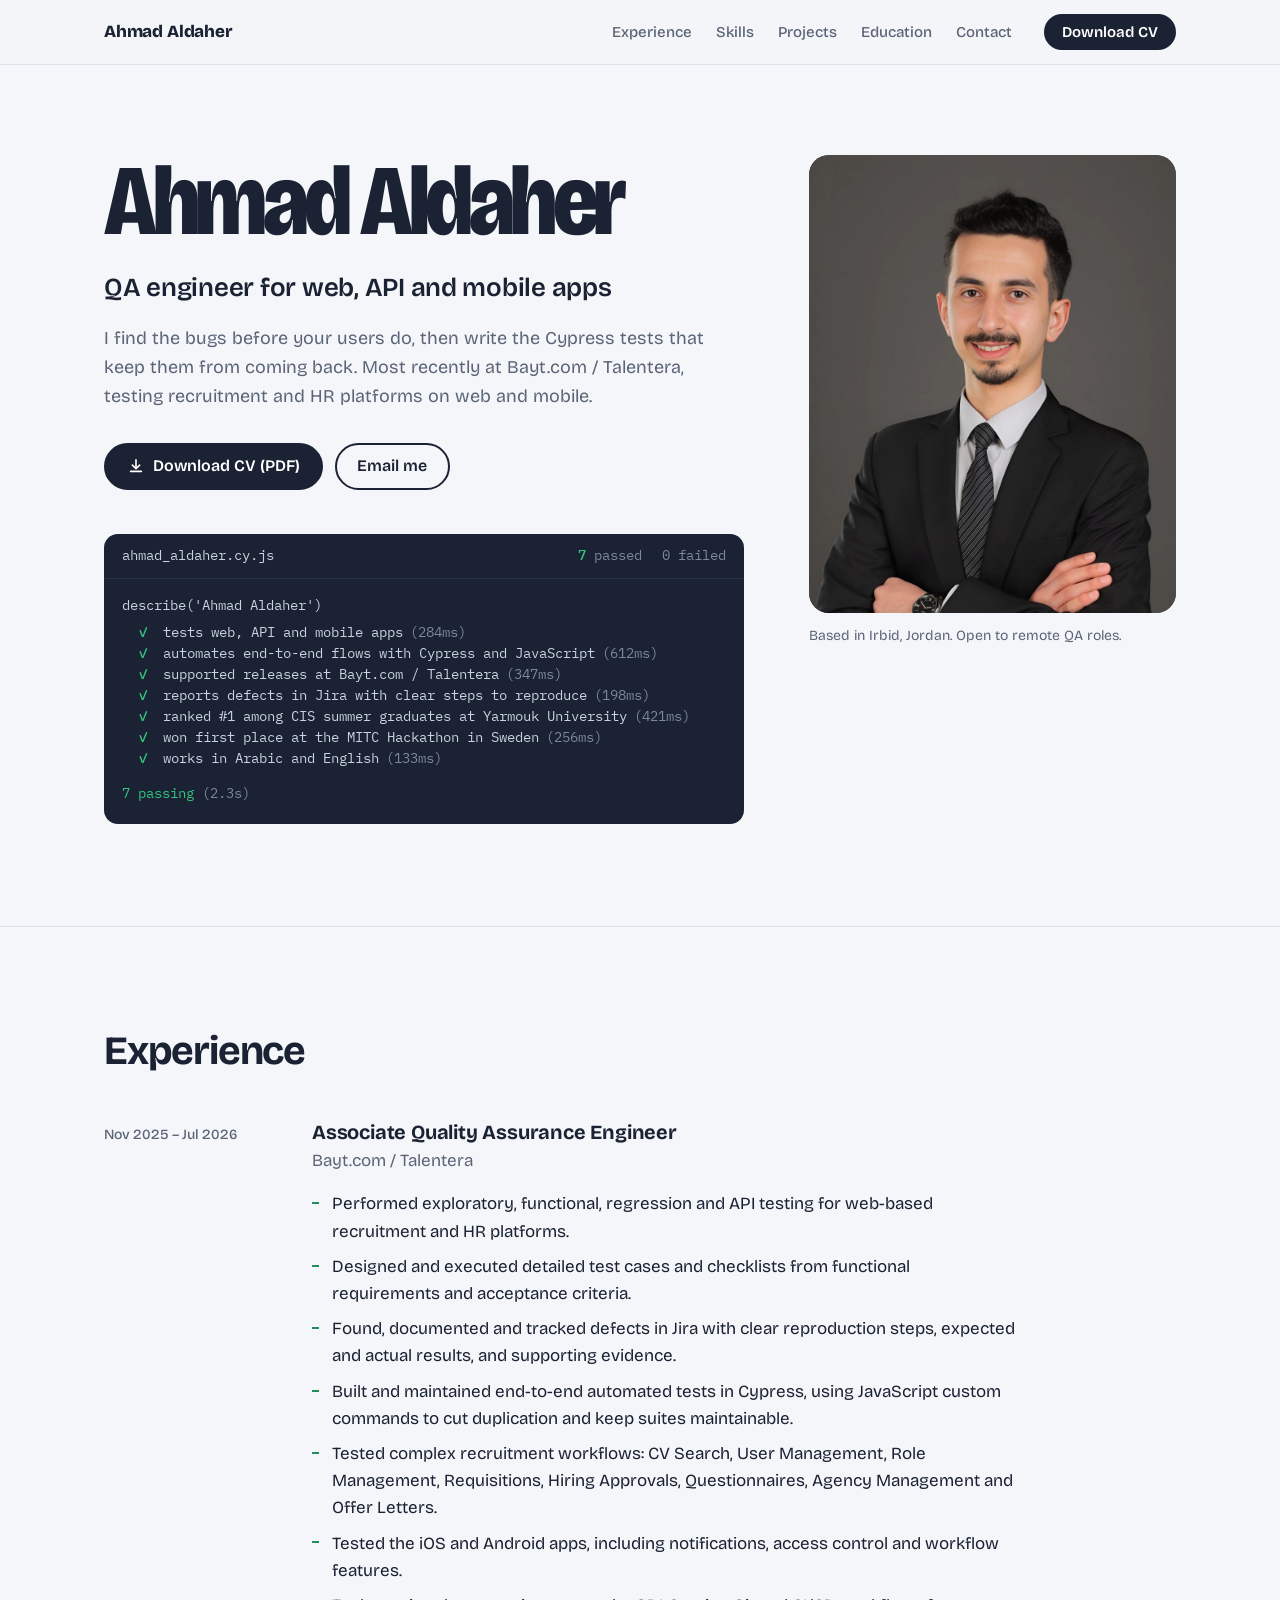
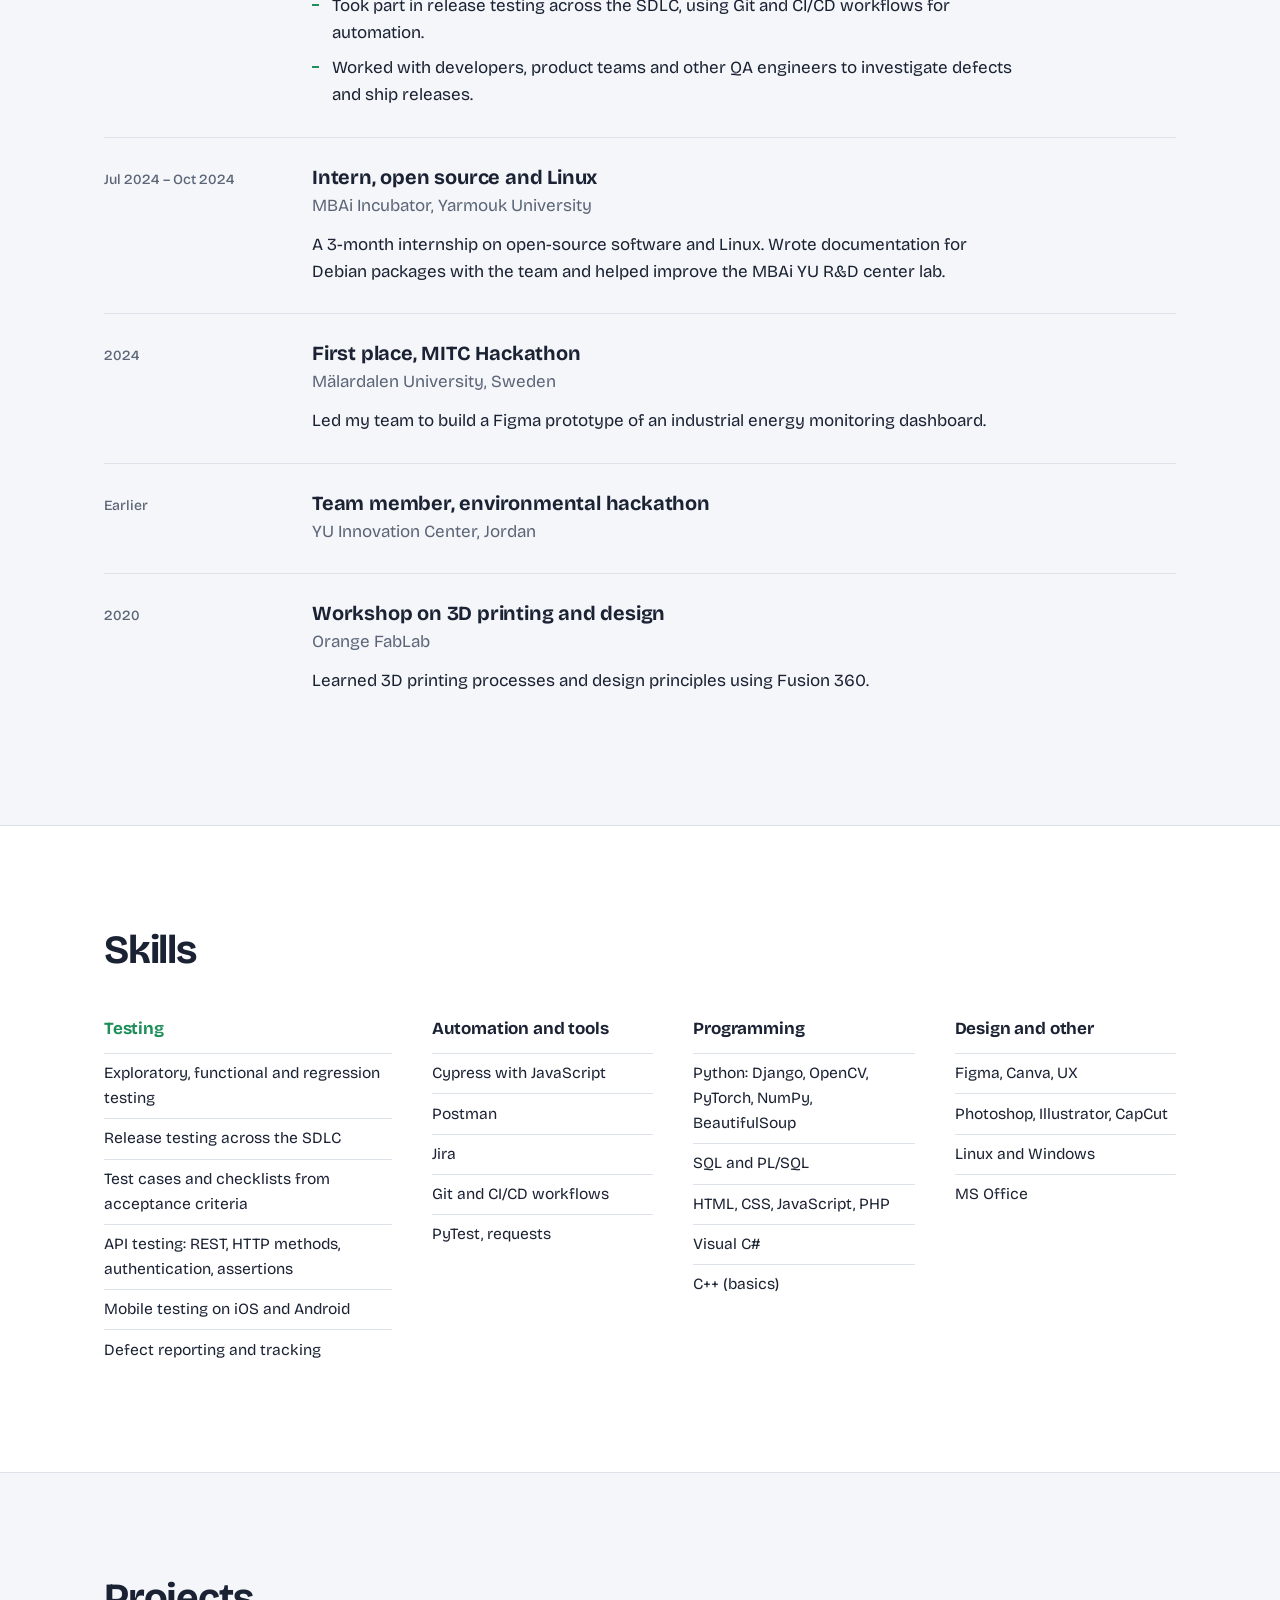
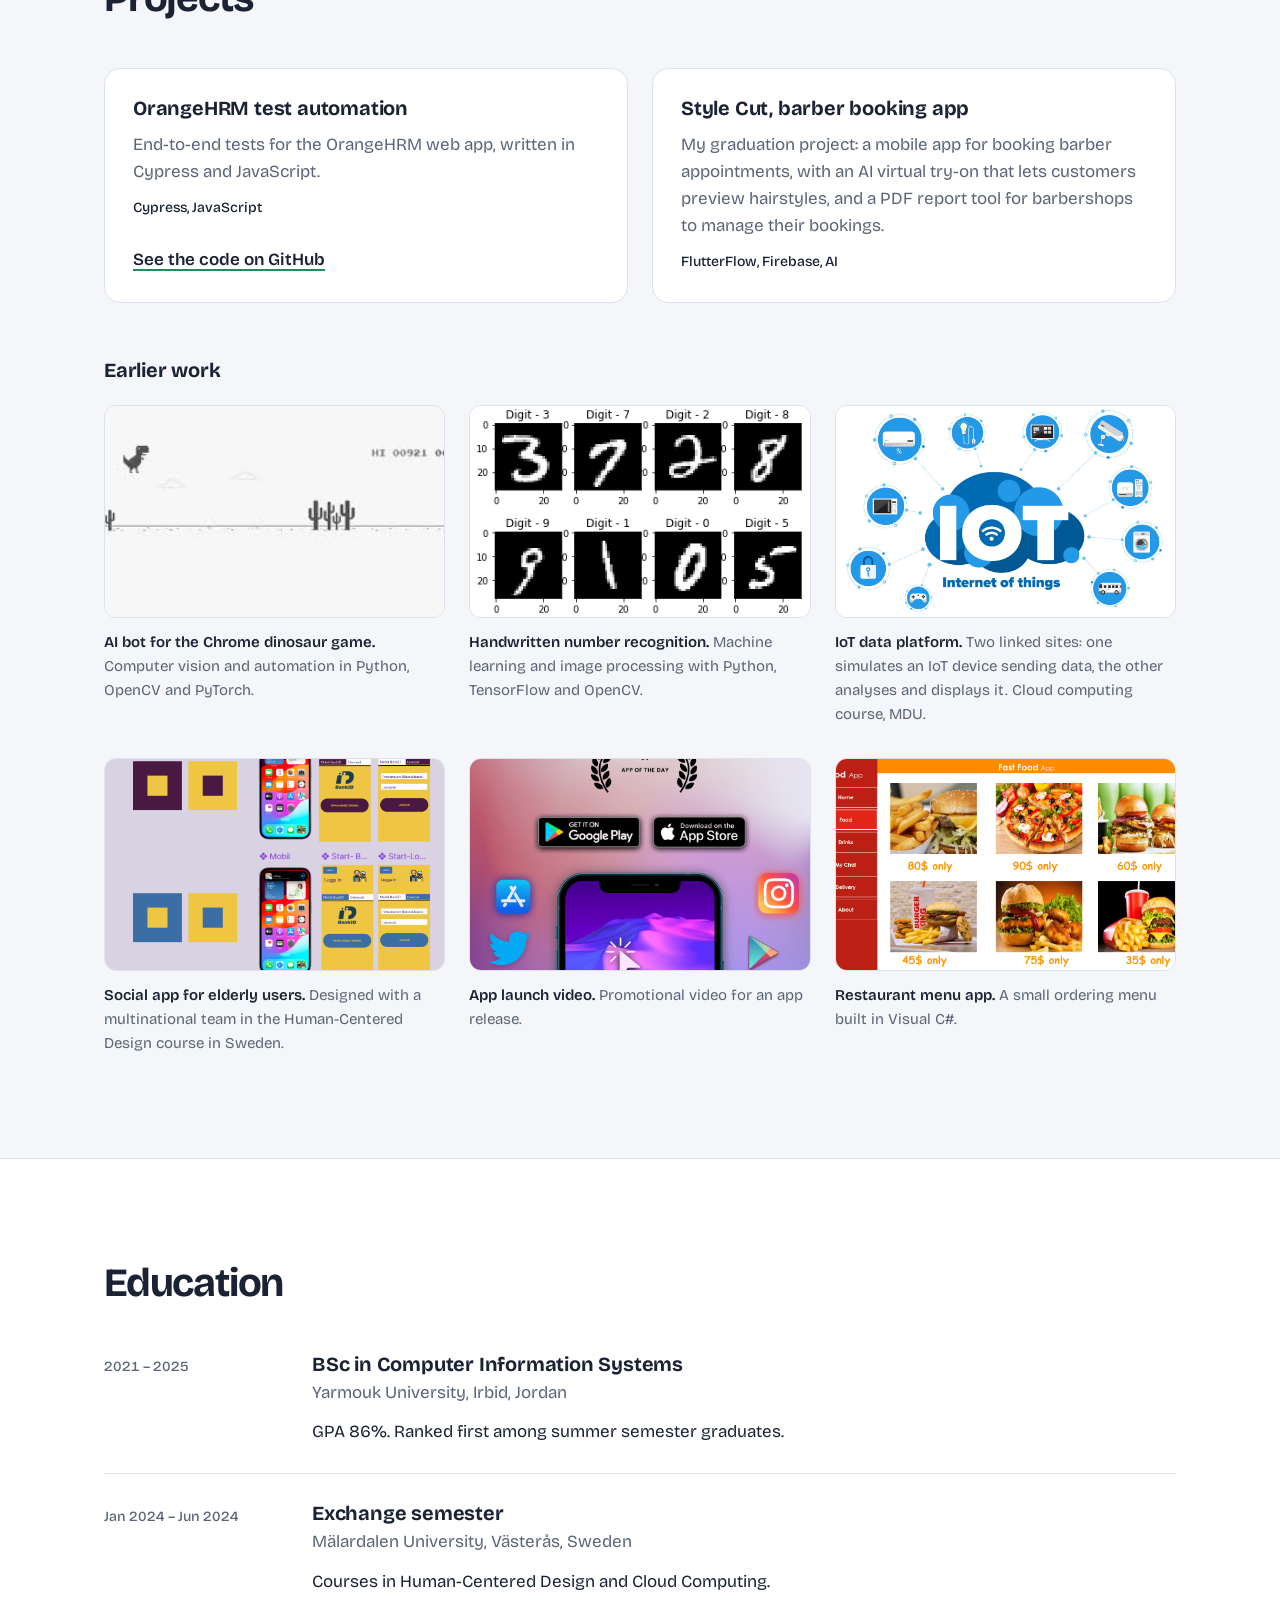
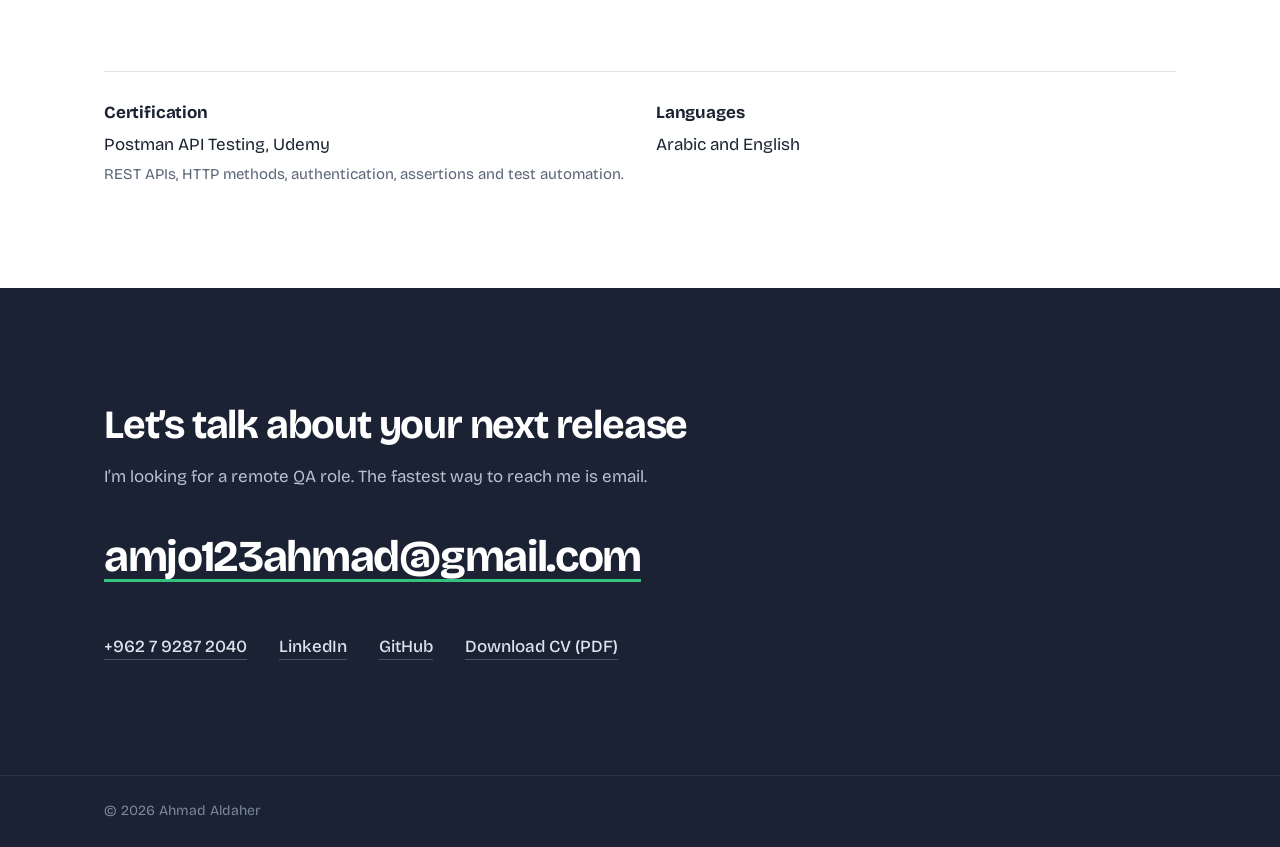
==== commit e291520a: "Redesign site: test-runner hero, clean single-page layout - New hero with a Cypress-style test run s" ====
--- a/index.html
+++ b/index.html
@@ -3,548 +3,300 @@
 <head>
 <meta charset="utf-8">
 <meta name="viewport" content="width=device-width, initial-scale=1">
-<title>Ahmad Aldaher | QA Engineer</title>
-<meta name="description" content="Ahmad Aldaher – QA Engineer in Jordan specialising in web, API and mobile testing and Cypress test automation. CIS graduate of Yarmouk University.">
+<title>Ahmad Aldaher – QA Engineer</title>
+<meta name="description" content="Ahmad Aldaher is a QA engineer in Jordan who tests web, API and mobile apps and automates end-to-end flows with Cypress.">
 <meta name="author" content="Ahmad Aldaher">
-<meta property="og:title" content="Ahmad Aldaher | QA Engineer">
-<meta property="og:description" content="QA Engineer – web, API & mobile testing, Cypress automation.">
+<meta property="og:title" content="Ahmad Aldaher – QA Engineer">
+<meta property="og:description" content="Web, API and mobile testing. End-to-end automation with Cypress and JavaScript.">
 <meta property="og:type" content="website">
-<meta property="og:image" content="img/about.jpg">
-
-<!-- Bootstrap -->
-<link rel="stylesheet" type="text/css" href="css/bootstrap.css">
-<link rel="stylesheet" type="text/css" href="fonts/font-awesome/css/font-awesome.css">
-
-<!-- Stylesheet
-    ================================================== -->
-<link rel="stylesheet" type="text/css" href="css/style.css">
-<link rel="stylesheet" type="text/css" href="css/prettyPhoto.css">
-<link href="https://fonts.googleapis.com/css?family=Lato:400,700,900,300" rel="stylesheet" type="text/css">
-<link href="https://fonts.googleapis.com/css?family=Open+Sans:400,700,800,600,300" rel="stylesheet" type="text/css">
+<meta property="og:image" content="img/portrait.jpg">
+<meta name="theme-color" content="#F4F6F9">
+<link rel="icon" href="data:image/svg+xml,<svg xmlns='http://www.w3.org/2000/svg' viewBox='0 0 32 32'><rect width='32' height='32' rx='7' fill='%231A2233'/><path d='M9 16.5l4.5 4.5L23 11.5' stroke='%2334C27F' stroke-width='3.2' fill='none' stroke-linecap='round' stroke-linejoin='round'/></svg>">
+<link rel="preconnect" href="https://fonts.googleapis.com">
+<link rel="preconnect" href="https://fonts.gstatic.com" crossorigin>
+<link href="https://fonts.googleapis.com/css2?family=Bricolage+Grotesque:opsz,wght@12..96,400;12..96,500;12..96,600;12..96,700;12..96,800&family=IBM+Plex+Mono:wght@400;500&display=swap" rel="stylesheet">
+<link rel="stylesheet" href="css/site.css">
 </head>
-<body id="page-top" data-spy="scroll" data-target=".navbar-fixed-top">
-
-<!-- Header -->
-<header id="header">
-  <div class="intro">
-    <div class="container">
-      <div class="row">
-        <div class="intro-text">
-          <h1>Hello, I'm <span class="name">AHMAD ALDAHER</span></h1>
-          <p>QA Engineer &middot; Web, API &amp; Mobile Testing &middot; Cypress Automation</p>
-          <a href="#about" class="btn btn-default btn-lg page-scroll">Learn More</a>
-          <a href="assets/Ahmad_Aldaher_CV.pdf" download="Ahmad_Aldaher_CV.pdf" class="btn btn-default btn-lg btn-cv"><i class="fa fa-download"></i> Download CV</a>
-        </div>
-      </div>
-    </div>
+<body>
+
+<a class="skip" href="#main">Skip to content</a>
+
+<header class="nav">
+  <div class="wrap nav-inner">
+    <a class="brand" href="#top">Ahmad Aldaher</a>
+    <nav aria-label="Sections">
+      <ul>
+        <li><a href="#experience">Experience</a></li>
+        <li><a href="#skills">Skills</a></li>
+        <li><a href="#projects">Projects</a></li>
+        <li><a href="#education">Education</a></li>
+        <li><a href="#contact">Contact</a></li>
+      </ul>
+    </nav>
+    <a class="btn btn-small" href="assets/Ahmad_Aldaher_CV.pdf" download="Ahmad_Aldaher_CV.pdf">Download CV</a>
   </div>
 </header>
 
-<!-- Navigation -->
-<div id="nav">
-  <nav class="navbar navbar-custom">
-    <div class="container">
-      <div class="navbar-header">
-        <button type="button" class="navbar-toggle" data-toggle="collapse" data-target=".navbar-main-collapse"> <i class="fa fa-bars"></i> </button>
-        <a class="navbar-brand page-scroll" href="#page-top">Ahmad Aldaher</a> </div>
-
-      <div class="collapse navbar-collapse navbar-right navbar-main-collapse">
-        <ul class="nav navbar-nav">
-          <li class="hidden"> <a href="#page-top"></a> </li>
-          <li> <a class="page-scroll" href="#about">About</a> </li>
-          <li> <a class="page-scroll" href="#qa_skills">Skills</a> </li>
-          <li> <a class="page-scroll" href="#resume">Experience</a> </li>
-          <li> <a class="page-scroll" href="#projects">Projects</a> </li>
-          <li> <a class="page-scroll" href="#education">Education</a> </li>
-          <li> <a class="page-scroll" href="#contact">Contact</a> </li>
-          <li> <a href="assets/Ahmad_Aldaher_CV.pdf" download="Ahmad_Aldaher_CV.pdf"><i class="fa fa-download"></i> CV</a> </li>
-        </ul>
-      </div>
-    </div>
-  </nav>
-</div>
-
-<!-- About Section -->
-<div id="about">
-  <div class="container">
-    <div class="section-title text-center center">
-      <h2>About Me</h2>
-      <hr>
-    </div>
-    <div class="row">
-      <div class="col-md-12 text-center"><img src="img/about.jpg" class="img-responsive" alt="Ahmad Aldaher"></div>
-      <div class="col-md-8 col-md-offset-2">
-        <div class="about-text">
-          <p>I’m Ahmad Aldaher, a Quality Assurance Engineer and Computer Information Systems (CIS) graduate of Yarmouk University, where I ranked #1 among the summer semester graduates. I specialise in exploratory, functional, regression, API and mobile testing, and I build maintainable end-to-end test automation with Cypress and JavaScript.</p>
-          <p>At Bayt.com / Talentera I tested complex recruitment and HR workflows across web and mobile, tracked defects in Jira, and worked closely with developers and product teams to ship reliable releases. Before QA, I built AI, IoT and user-centred design projects, studied in Sweden at Mälardalen University, and led my team to first place at the MITC Hackathon.</p>
-          <ul class="quick-facts list-inline">
-            <li><i class="fa fa-map-marker"></i> Jordan</li>
-            <li><i class="fa fa-graduation-cap"></i> BSc CIS, GPA 86%</li>
-            <li><i class="fa fa-language"></i> Arabic &amp; English</li>
+<main id="main">
+
+  <!-- Hero -->
+  <section class="hero" id="top">
+    <div class="wrap hero-grid">
+      <div class="hero-text">
+        <h1>Ahmad Aldaher</h1>
+        <p class="role">QA engineer for web, API and mobile apps</p>
+        <p class="lede">I find the bugs before your users do, then write the Cypress tests that keep them from coming back. Most recently at Bayt.com / Talentera, testing recruitment and HR platforms on web and mobile.</p>
+        <div class="actions">
+          <a class="btn" href="assets/Ahmad_Aldaher_CV.pdf" download="Ahmad_Aldaher_CV.pdf">
+            <svg aria-hidden="true" viewBox="0 0 20 20" width="18" height="18"><path d="M10 3v10m0 0l-4-4m4 4l4-4M4 16h12" fill="none" stroke="currentColor" stroke-width="1.8" stroke-linecap="round" stroke-linejoin="round"/></svg>
+            Download CV (PDF)
+          </a>
+          <a class="btn btn-ghost" href="mailto:amjo123ahmad@gmail.com">Email me</a>
+        </div>
+
+        <figure class="runner" aria-label="A test run summarising Ahmad's profile: 7 checks, all passing">
+          <div class="runner-bar">
+            <span class="runner-file">ahmad_aldaher.cy.js</span>
+            <span class="runner-stats"><span class="stat-pass" data-passing>0</span> passed <span class="stat-fail">0</span> failed</span>
+          </div>
+          <div class="runner-body">
+            <p class="describe">describe('Ahmad Aldaher')</p>
+            <ol class="tests">
+              <li data-ms="284">tests web, API and mobile apps</li>
+              <li data-ms="612">automates end-to-end flows with Cypress and JavaScript</li>
+              <li data-ms="347">supported releases at Bayt.com / Talentera</li>
+              <li data-ms="198">reports defects in Jira with clear steps to reproduce</li>
+              <li data-ms="421">ranked #1 among CIS summer graduates at Yarmouk University</li>
+              <li data-ms="256">won first place at the MITC Hackathon in Sweden</li>
+              <li data-ms="133">works in Arabic and English</li>
+            </ol>
+            <p class="summary" data-summary>7 passing <span data-total>(2s)</span></p>
+          </div>
+        </figure>
+      </div>
+
+      <div class="hero-photo">
+        <img src="img/portrait.jpg" width="900" height="1312" alt="Portrait of Ahmad Aldaher">
+        <p class="photo-caption">Based in Irbid, Jordan. Open to remote QA roles.</p>
+      </div>
+    </div>
+  </section>
+
+  <!-- Experience -->
+  <section class="section" id="experience">
+    <div class="wrap">
+      <h2>Experience</h2>
+      <ol class="timeline">
+        <li class="entry">
+          <p class="when">Nov 2025 – Jul 2026</p>
+          <div class="what">
+            <h3>Associate Quality Assurance Engineer</h3>
+            <p class="where">Bayt.com / Talentera</p>
+            <ul class="points">
+              <li>Performed exploratory, functional, regression and API testing for web-based recruitment and HR platforms.</li>
+              <li>Designed and executed detailed test cases and checklists from functional requirements and acceptance criteria.</li>
+              <li>Found, documented and tracked defects in Jira with clear reproduction steps, expected and actual results, and supporting evidence.</li>
+              <li>Built and maintained end-to-end automated tests in Cypress, using JavaScript custom commands to cut duplication and keep suites maintainable.</li>
+              <li>Tested complex recruitment workflows: CV Search, User Management, Role Management, Requisitions, Hiring Approvals, Questionnaires, Agency Management and Offer Letters.</li>
+              <li>Tested the iOS and Android apps, including notifications, access control and workflow features.</li>
+              <li>Took part in release testing across the SDLC, using Git and CI/CD workflows for automation.</li>
+              <li>Worked with developers, product teams and other QA engineers to investigate defects and ship releases.</li>
+            </ul>
+          </div>
+        </li>
+        <li class="entry">
+          <p class="when">Jul 2024 – Oct 2024</p>
+          <div class="what">
+            <h3>Intern, open source and Linux</h3>
+            <p class="where">MBAi Incubator, Yarmouk University</p>
+            <p>A 3-month internship on open-source software and Linux. Wrote documentation for Debian packages with the team and helped improve the MBAi YU R&amp;D center lab.</p>
+          </div>
+        </li>
+        <li class="entry">
+          <p class="when">2024</p>
+          <div class="what">
+            <h3>First place, MITC Hackathon</h3>
+            <p class="where">Mälardalen University, Sweden</p>
+            <p>Led my team to build a Figma prototype of an industrial energy monitoring dashboard.</p>
+          </div>
+        </li>
+        <li class="entry">
+          <p class="when">Earlier</p>
+          <div class="what">
+            <h3>Team member, environmental hackathon</h3>
+            <p class="where">YU Innovation Center, Jordan</p>
+          </div>
+        </li>
+        <li class="entry">
+          <p class="when">2020</p>
+          <div class="what">
+            <h3>Workshop on 3D printing and design</h3>
+            <p class="where">Orange FabLab</p>
+            <p>Learned 3D printing processes and design principles using Fusion 360.</p>
+          </div>
+        </li>
+      </ol>
+    </div>
+  </section>
+
+  <!-- Skills -->
+  <section class="section section-tint" id="skills">
+    <div class="wrap">
+      <h2>Skills</h2>
+      <div class="skills">
+        <div class="skill-group skill-lead">
+          <h3>Testing</h3>
+          <ul>
+            <li>Exploratory, functional and regression testing</li>
+            <li>Release testing across the SDLC</li>
+            <li>Test cases and checklists from acceptance criteria</li>
+            <li>API testing: REST, HTTP methods, authentication, assertions</li>
+            <li>Mobile testing on iOS and Android</li>
+            <li>Defect reporting and tracking</li>
           </ul>
-          <p class="text-center"><a class="btn btn-primary" href="assets/Ahmad_Aldaher_CV.pdf" download="Ahmad_Aldaher_CV.pdf"><i class="fa fa-download"></i> Download Resume (PDF)</a>
-          <a class="btn btn-primary btn-outline" href="assets/Ahmad_Aldaher_CV.pdf" target="_blank" rel="noopener"><i class="fa fa-eye"></i> View Online</a></p>
-        </div>
-      </div>
-    </div>
+        </div>
+        <div class="skill-group">
+          <h3>Automation and tools</h3>
+          <ul>
+            <li>Cypress with JavaScript</li>
+            <li>Postman</li>
+            <li>Jira</li>
+            <li>Git and CI/CD workflows</li>
+            <li>PyTest, requests</li>
+          </ul>
+        </div>
+        <div class="skill-group">
+          <h3>Programming</h3>
+          <ul>
+            <li>Python: Django, OpenCV, PyTorch, NumPy, BeautifulSoup</li>
+            <li>SQL and PL/SQL</li>
+            <li>HTML, CSS, JavaScript, PHP</li>
+            <li>Visual C#</li>
+            <li>C++ (basics)</li>
+          </ul>
+        </div>
+        <div class="skill-group">
+          <h3>Design and other</h3>
+          <ul>
+            <li>Figma, Canva, UX</li>
+            <li>Photoshop, Illustrator, CapCut</li>
+            <li>Linux and Windows</li>
+            <li>MS Office</li>
+          </ul>
+        </div>
+      </div>
+    </div>
+  </section>
+
+  <!-- Projects -->
+  <section class="section" id="projects">
+    <div class="wrap">
+      <h2>Projects</h2>
+
+      <div class="featured">
+        <article class="feature">
+          <h3>OrangeHRM test automation</h3>
+          <p>End-to-end tests for the OrangeHRM web app, written in Cypress and JavaScript.</p>
+          <p class="stack">Cypress, JavaScript</p>
+          <a class="link" href="https://github.com/ahmad-almaher/OrangeHRM-Cypress-automation-project" target="_blank" rel="noopener">See the code on GitHub</a>
+        </article>
+        <article class="feature">
+          <h3>Style Cut, barber booking app</h3>
+          <p>My graduation project: a mobile app for booking barber appointments, with an AI virtual try-on that lets customers preview hairstyles, and a PDF report tool for barbershops to manage their bookings.</p>
+          <p class="stack">FlutterFlow, Firebase, AI</p>
+        </article>
+      </div>
+
+      <h3 class="sub">Earlier work</h3>
+      <div class="gallery">
+        <figure>
+          <img src="img/portfolio/01-large.jpg" alt="Chrome dinosaur game being played by a bot" loading="lazy" width="320" height="180">
+          <figcaption><strong>AI bot for the Chrome dinosaur game.</strong> Computer vision and automation in Python, OpenCV and PyTorch.</figcaption>
+        </figure>
+        <figure>
+          <img src="img/portfolio/02-large.jpg" alt="Grid of handwritten digits with predicted labels" loading="lazy" width="372" height="238">
+          <figcaption><strong>Handwritten number recognition.</strong> Machine learning and image processing with Python, TensorFlow and OpenCV.</figcaption>
+        </figure>
+        <figure>
+          <img src="img/portfolio/03-large.jpg" alt="Diagram of connected IoT devices" loading="lazy" width="1254" height="836">
+          <figcaption><strong>IoT data platform.</strong> Two linked sites: one simulates an IoT device sending data, the other analyses and displays it. Cloud computing course, MDU.</figcaption>
+        </figure>
+        <figure>
+          <img src="img/portfolio/04-large.jpg" alt="Mobile app screens in yellow and purple" loading="lazy" width="591" height="610">
+          <figcaption><strong>Social app for elderly users.</strong> Designed with a multinational team in the Human-Centered Design course in Sweden.</figcaption>
+        </figure>
+        <figure>
+          <img src="img/portfolio/05-large.jpg" alt="Phone with app store badges and social icons" loading="lazy" width="1000" height="800">
+          <figcaption><strong>App launch video.</strong> Promotional video for an app release.</figcaption>
+        </figure>
+        <figure>
+          <img src="img/portfolio/06-large.jpg" alt="Restaurant menu app showing food items and prices" loading="lazy" width="1180" height="649">
+          <figcaption><strong>Restaurant menu app.</strong> A small ordering menu built in Visual C#.</figcaption>
+        </figure>
+      </div>
+    </div>
+  </section>
+
+  <!-- Education -->
+  <section class="section section-tint" id="education">
+    <div class="wrap">
+      <h2>Education</h2>
+      <ol class="timeline">
+        <li class="entry">
+          <p class="when">2021 – 2025</p>
+          <div class="what">
+            <h3>BSc in Computer Information Systems</h3>
+            <p class="where">Yarmouk University, Irbid, Jordan</p>
+            <p>GPA 86%. Ranked first among summer semester graduates.</p>
+          </div>
+        </li>
+        <li class="entry">
+          <p class="when">Jan 2024 – Jun 2024</p>
+          <div class="what">
+            <h3>Exchange semester</h3>
+            <p class="where">Mälardalen University, Västerås, Sweden</p>
+            <p>Courses in Human-Centered Design and Cloud Computing.</p>
+          </div>
+        </li>
+      </ol>
+
+      <div class="facts">
+        <div>
+          <h3>Certification</h3>
+          <p>Postman API Testing, Udemy</p>
+          <p class="muted">REST APIs, HTTP methods, authentication, assertions and test automation.</p>
+        </div>
+        <div>
+          <h3>Languages</h3>
+          <p>Arabic and English</p>
+        </div>
+      </div>
+    </div>
+  </section>
+
+  <!-- Contact -->
+  <section class="contact" id="contact">
+    <div class="wrap">
+      <h2>Let’s talk about your next release</h2>
+      <p class="contact-lede">I’m looking for a remote QA role. The fastest way to reach me is email.</p>
+      <a class="email" href="mailto:amjo123ahmad@gmail.com">amjo123ahmad@gmail.com</a>
+      <ul class="contact-list">
+        <li><a href="tel:+962792872040">+962 7 9287 2040</a></li>
+        <li><a href="https://www.linkedin.com/in/ahmad-aldaher-368395258/" target="_blank" rel="noopener">LinkedIn</a></li>
+        <li><a href="https://github.com/ahmad-almaher" target="_blank" rel="noopener">GitHub</a></li>
+        <li><a href="assets/Ahmad_Aldaher_CV.pdf" download="Ahmad_Aldaher_CV.pdf">Download CV (PDF)</a></li>
+      </ul>
+    </div>
+  </section>
+
+</main>
+
+<footer class="footer">
+  <div class="wrap">
+    <p>© <span data-year>2026</span> Ahmad Aldaher</p>
   </div>
-</div>
-
-<!-- QA Skills Section -->
-<div id="qa_skills" class="text-center">
-  <div class="container">
-    <div class="section-title center">
-      <h2>QA &amp; Testing Skills</h2>
-      <hr>
-    </div>
-    <div class="row">
-      <div class="col-md-4 col-sm-6">
-        <div class="qa-card"><i class="fa fa-search fa-2x"></i>
-          <h4>Manual Testing</h4>
-          <p>Exploratory, functional, regression and release testing; test cases and checklists from requirements and acceptance criteria.</p>
-        </div>
-      </div>
-      <div class="col-md-4 col-sm-6">
-        <div class="qa-card"><i class="fa fa-code fa-2x"></i>
-          <h4>Test Automation</h4>
-          <p>End-to-end tests with Cypress and JavaScript, using custom commands to keep suites maintainable and free of duplication.</p>
-        </div>
-      </div>
-      <div class="col-md-4 col-sm-6">
-        <div class="qa-card"><i class="fa fa-exchange fa-2x"></i>
-          <h4>API Testing</h4>
-          <p>REST APIs with Postman: HTTP methods, authentication, assertions and automated API checks.</p>
-        </div>
-      </div>
-      <div class="col-md-4 col-sm-6">
-        <div class="qa-card"><i class="fa fa-mobile fa-2x"></i>
-          <h4>Mobile Testing</h4>
-          <p>iOS and Android app testing, including notifications, access control and workflow features.</p>
-        </div>
-      </div>
-      <div class="col-md-4 col-sm-6">
-        <div class="qa-card"><i class="fa fa-bug fa-2x"></i>
-          <h4>Defect Tracking</h4>
-          <p>Clear Jira bug reports with reproduction steps, expected vs. actual results and supporting evidence.</p>
-        </div>
-      </div>
-      <div class="col-md-4 col-sm-6">
-        <div class="qa-card"><i class="fa fa-code-fork fa-2x"></i>
-          <h4>Git &amp; CI/CD</h4>
-          <p>Version control and CI/CD workflows as part of the automation process, across the full SDLC.</p>
-        </div>
-      </div>
-    </div>
-    <div class="tool-tags">
-      <span>Cypress</span><span>JavaScript</span><span>Postman</span><span>Jira</span><span>Git</span><span>SQL</span><span>PyTest</span><span>Linux</span><span>Windows</span><span>MS Office</span>
-    </div>
-  </div>
-</div>
-
-<!-- Programing Skills Section -->
-<div id="P_skills" class="text-center">
-  <div class="container">
-    <div class="section-title center">
-      <h2>Programming Skills</h2>
-      <hr>
-    </div>
-    <div class="row">
-      <div class="col-md-4 col-sm-6 skill"> <span class="chart" data-percent="90"> <span class="percent">90</span> </span>
-        <h4>Python</h4>
-        <small>Django, OpenCV, PyTorch, NumPy, PyTest, requests, BeautifulSoup</small>
-      </div>
-      <div class="col-md-4 col-sm-6 skill"> <span class="chart" data-percent="85"> <span class="percent">85</span> </span>
-        <h4>SQL &amp; PL/SQL</h4>
-      </div>
-      <div class="col-md-4 col-sm-6 skill"> <span class="chart" data-percent="75"> <span class="percent">75</span> </span>
-        <h4>Visual C#</h4>
-      </div>
-      <div class="col-md-4 col-sm-6 skill"> <span class="chart" data-percent="80"> <span class="percent">80</span> </span>
-        <h4>C++</h4>
-      </div>
-      <div class="col-md-4 col-sm-6 skill"> <span class="chart" data-percent="80"> <span class="percent">80</span> </span>
-        <h4>HTML</h4>
-      </div>
-      <div class="col-md-4 col-sm-6 skill"> <span class="chart" data-percent="75"> <span class="percent">75</span> </span>
-        <h4>CSS / PHP / JavaScript</h4>
-      </div>
-    </div>
-  </div>
-</div>
-
-<!-- Designing Skills Section -->
-<div id="D_skills" class="text-center">
-  <div class="container">
-    <div class="section-title center">
-      <h2>Design Skills</h2>
-      <hr>
-    </div>
-    <div class="row">
-      <div class="col-md-4 col-sm-6 skill"> <span class="chart" data-percent="95"> <span class="percent">95</span> </span>
-        <h4>Canva</h4>
-      </div>
-      <div class="col-md-4 col-sm-6 skill"> <span class="chart" data-percent="87"> <span class="percent">87</span> </span>
-        <h4>Figma</h4>
-      </div>
-      <div class="col-md-4 col-sm-6 skill"> <span class="chart" data-percent="80"> <span class="percent">80</span> </span>
-        <h4>CapCut</h4>
-      </div>
-      <div class="col-md-4 col-sm-6 skill"> <span class="chart" data-percent="85"> <span class="percent">85</span> </span>
-        <h4>UX</h4>
-      </div>
-      <div class="col-md-4 col-sm-6 skill"> <span class="chart" data-percent="70"> <span class="percent">70</span> </span>
-        <h4>Photoshop</h4>
-      </div>
-      <div class="col-md-4 col-sm-6 skill"> <span class="chart" data-percent="65"> <span class="percent">65</span> </span>
-        <h4>Illustrator</h4>
-      </div>
-    </div>
-  </div>
-</div>
-
-<!-- Experience Section -->
-<div id="resume" class="text-center">
-  <div class="container">
-    <div class="section-title center">
-      <h2>Experience</h2>
-      <hr>
-    </div>
-    <div class="row">
-      <div class="col-lg-12">
-        <ul class="timeline">
-          <li>
-            <div class="timeline-image">
-              <h4>Nov 2025<br>-<br>Jul 2026</h4>
-            </div>
-            <div class="timeline-panel">
-              <div class="timeline-heading">
-                <h4>Bayt.com / Talentera</h4>
-                <h4 class="subheading">Associate Quality Assurance Engineer</h4>
-              </div>
-              <div class="timeline-body">
-                <ul>
-                  <li>Performed exploratory, functional, regression and API testing for web-based recruitment and HR platforms.</li>
-                  <li>Designed and executed detailed test cases and checklists based on functional requirements and acceptance criteria.</li>
-                  <li>Identified, documented and tracked defects in Jira with clear reproduction steps, expected/actual results and supporting evidence.</li>
-                  <li>Developed and maintained end-to-end automated tests using Cypress with JavaScript custom commands to improve maintainability and reduce duplication.</li>
-                  <li>Tested complex recruitment workflows: CV Search, User Management, Role Management, Requisitions, Hiring Approvals, Questionnaires, Agency Management and Offer Letters.</li>
-                  <li>Tested the mobile application on iOS and Android, including notifications, access control and workflow features.</li>
-                  <li>Participated in release testing and supported QA activities throughout the SDLC, using Git and CI/CD workflows for automation.</li>
-                  <li>Collaborated with developers, product teams and other QA engineers to investigate defects and deliver successful releases.</li>
-                </ul>
-              </div>
-            </div>
-          </li>
-          <li class="timeline-inverted">
-            <div class="timeline-image">
-              <h4>Jul 2024<br>-<br>Oct 2024</h4>
-            </div>
-            <div class="timeline-panel">
-              <div class="timeline-heading">
-                <h4>MBAi Incubator</h4>
-                <h4 class="subheading">Intern &ndash; Open Source &amp; Linux</h4>
-              </div>
-              <div class="timeline-body">
-                <p>Completed a 3-month internship focused on open-source software and Linux OS. Collaborated with teams to write documentation for Debian packages and improve the MBAi YU R&amp;D center lab.</p>
-              </div>
-            </div>
-          </li>
-          <li>
-            <div class="timeline-image timeline-icon">
-              <h4><i class="fa fa-trophy fa-2x"></i></h4>
-            </div>
-            <div class="timeline-panel">
-              <div class="timeline-heading">
-                <h4>MITC Hackathon &ndash; Mälardalen University, Sweden</h4>
-                <h4 class="subheading">First Place &middot; Team Leader</h4>
-              </div>
-              <div class="timeline-body">
-                <p>Led my team to create a prototype for an industrial energy monitoring dashboard using Figma, securing first place.</p>
-              </div>
-            </div>
-          </li>
-          <li class="timeline-inverted">
-            <div class="timeline-image timeline-icon">
-              <h4><i class="fa fa-leaf fa-2x"></i></h4>
-            </div>
-            <div class="timeline-panel">
-              <div class="timeline-heading">
-                <h4>YU Innovation Center Hackathon, Jordan</h4>
-                <h4 class="subheading">Team Member</h4>
-              </div>
-              <div class="timeline-body">
-                <p>Participated as a team member in the environmental hackathon.</p>
-              </div>
-            </div>
-          </li>
-          <li>
-            <div class="timeline-image">
-              <h4>2020</h4>
-            </div>
-            <div class="timeline-panel">
-              <div class="timeline-heading">
-                <h4>Workshop on 3D Printing</h4>
-                <h4 class="subheading">3D Printing and Design with Orange FabLab</h4>
-              </div>
-              <div class="timeline-body">
-                <p>Acquired knowledge and skills in 3D printing processes and design principles using Fusion 360.</p>
-              </div>
-            </div>
-          </li>
-        </ul>
-      </div>
-    </div>
-  </div>
-</div>
-
-<!-- Projects Section -->
-<div id="projects" class="text-center">
-  <div class="container">
-    <div class="section-title center">
-      <h2>Featured Projects</h2>
-      <hr>
-    </div>
-    <div class="row">
-      <div class="col-md-6">
-        <div class="project-card">
-          <span class="project-tag">Graduation Project</span>
-          <h4>Style Cut &ndash; Barber Booking App with Virtual Try-On</h4>
-          <ul>
-            <li>Mobile app for efficient barber appointment management, backed by a Firebase database.</li>
-            <li>Dynamic PDF reporting tool for barbershops to list and manage their bookings.</li>
-            <li>AI-powered Virtual Try-On feature that lets users preview different hairstyles.</li>
-            <li>Visually appealing UI built with FlutterFlow.</li>
-          </ul>
-          <div class="tool-tags small-tags"><span>FlutterFlow</span><span>Firebase</span><span>AI</span></div>
-        </div>
-      </div>
-      <div class="col-md-6">
-        <div class="project-card">
-          <span class="project-tag">Test Automation</span>
-          <h4>OrangeHRM Cypress Automation Project</h4>
-          <p>An end-to-end test automation project for the OrangeHRM web application, built with Cypress and JavaScript.</p>
-          <div class="tool-tags small-tags"><span>Cypress</span><span>JavaScript</span><span>E2E</span></div>
-          <p><a class="btn btn-primary" href="https://github.com/ahmad-almaher/OrangeHRM-Cypress-automation-project" target="_blank" rel="noopener"><i class="fa fa-github"></i> View on GitHub</a></p>
-        </div>
-      </div>
-    </div>
-  </div>
-</div>
-
-<!-- Portfolio Section -->
-<div id="portfolio">
-  <div class="container">
-    <div class="section-title text-center center">
-      <h2>Portfolio</h2>
-      <hr>
-    </div>
-    <div class="categories">
-      <ul class="cat">
-        <li>
-          <ol class="type">
-            <li><a href="#" data-filter="*" class="active">All</a></li>
-            <li><a href="#" data-filter=".ai">AI &amp; ML</a></li>
-            <li><a href="#" data-filter=".web">Web &amp; Cloud</a></li>
-            <li><a href="#" data-filter=".app">Apps &amp; Design</a></li>
-          </ol>
-        </li>
-      </ul>
-      <div class="clearfix"></div>
-    </div>
-    <div class="row">
-      <div class="portfolio-items">
-        <div class="col-sm-6 col-md-3 col-lg-3 ai">
-          <div class="portfolio-item">
-            <div class="hover-bg"> <a href="img/portfolio/01-large.jpg" title="Programmed an AI bot capable of playing the Chrome “No Internet” dinosaur game, demonstrating skills in computer vision and automation (Python, OpenCV, PyTorch)." rel="prettyPhoto">
-              <div class="hover-text">
-                <h4>AI Bot for Chrome Dinosaur Game</h4>
-                <small>AI &amp; ML</small> </div>
-              <img src="img/portfolio/01-small.jpg" class="img-responsive" alt="AI Bot for Google Chrome Dinosaur Game"> </a> </div>
-          </div>
-        </div>
-        <div class="col-sm-6 col-md-3 col-lg-3 ai">
-          <div class="portfolio-item">
-            <div class="hover-bg"> <a href="img/portfolio/02-large.jpg" title="Program for recognising and interpreting handwritten numbers from images, built to learn machine learning and image processing (Python, TensorFlow, OpenCV)." rel="prettyPhoto">
-              <div class="hover-text">
-                <h4>Number Recognition</h4>
-                <small>AI &amp; ML</small> </div>
-              <img src="img/portfolio/02-small.jpg" class="img-responsive" alt="Number Recognition"> </a> </div>
-          </div>
-        </div>
-        <div class="col-sm-6 col-md-3 col-lg-3 web">
-          <div class="portfolio-item">
-            <div class="hover-bg"> <a href="img/portfolio/03-large.jpg" title="Smart digital platforms course (cloud computing, security and big data): a dual-website application where one site simulates an IoT device sending data and the other receives, analyses and displays it for end users." rel="prettyPhoto">
-              <div class="hover-text">
-                <h4>IoT Cloud Data Platform</h4>
-                <small>Web &amp; Cloud</small> </div>
-              <img src="img/portfolio/03-small.jpg" class="img-responsive" alt="IoT cloud data platform"> </a> </div>
-          </div>
-        </div>
-        <div class="col-sm-6 col-md-3 col-lg-3 app">
-          <div class="portfolio-item">
-            <div class="hover-bg"> <a href="img/portfolio/04-large.jpg" title="Human-Centered Design course: collaborated with a multinational team to design a user-friendly social community application tailored to elderly users in Sweden." rel="prettyPhoto">
-              <div class="hover-text">
-                <h4>Social Community App (HCD)</h4>
-                <small>Apps &amp; Design</small> </div>
-              <img src="img/portfolio/04-small.jpg" class="img-responsive" alt="Social community application"> </a> </div>
-          </div>
-        </div>
-        <div class="col-sm-6 col-md-3 col-lg-3 app">
-          <div class="portfolio-item">
-            <div class="hover-bg"> <a href="img/portfolio/05-large.jpg" title="Launch video for an app." rel="prettyPhoto">
-              <div class="hover-text">
-                <h4>App Launch Video</h4>
-                <small>Apps &amp; Design</small> </div>
-              <img src="img/portfolio/05-small.jpg" class="img-responsive" alt="App launch video"> </a> </div>
-          </div>
-        </div>
-        <div class="col-sm-6 col-md-3 col-lg-3 app">
-          <div class="portfolio-item">
-            <div class="hover-bg"> <a href="img/portfolio/06-large.jpg" title="Developed a small restaurant menu project using Visual C#." rel="prettyPhoto">
-              <div class="hover-text">
-                <h4>Restaurant Menu (Visual C#)</h4>
-                <small>Apps &amp; Design</small> </div>
-              <img src="img/portfolio/06-small.jpg" class="img-responsive" alt="Restaurant menu project using Visual C#"> </a> </div>
-          </div>
-        </div>
-      </div>
-    </div>
-  </div>
-</div>
-
-<!-- Education Section -->
-<div id="education" class="text-center">
-  <div class="container">
-    <div class="section-title center">
-      <h2>Education</h2>
-      <hr>
-    </div>
-    <div class="row">
-      <div class="col-lg-12">
-        <ul class="timeline">
-          <li>
-            <div class="timeline-image">
-              <h4>2021<br>-<br>2025</h4>
-            </div>
-            <div class="timeline-panel">
-              <div class="timeline-heading">
-                <h4>Yarmouk University, Irbid, Jordan</h4>
-                <h4 class="subheading">Bachelor of IT in Computer Information Systems (CIS)</h4>
-              </div>
-              <div class="timeline-body">
-                <p><strong>GPA: 86%</strong> &middot; Ranked <strong>#1</strong> among Summer Semester Graduates.</p>
-                <p>Studies bridging technology and business: programming, data analysis and system development.</p>
-              </div>
-            </div>
-          </li>
-          <li class="timeline-inverted">
-            <div class="timeline-image">
-              <h4>Jan 2024<br>-<br>Jun 2024</h4>
-            </div>
-            <div class="timeline-panel">
-              <div class="timeline-heading">
-                <h4>Mälardalen University (MDU), Västerås, Sweden</h4>
-                <h4 class="subheading">Exchange Program</h4>
-              </div>
-              <div class="timeline-body">
-                <p>Courses in Human-Centered Design (HCD) and Cloud Computing, gaining valuable international academic experience.</p>
-              </div>
-            </div>
-          </li>
-        </ul>
-      </div>
-    </div>
-
-    <div class="row extras">
-      <div class="col-md-6">
-        <div class="qa-card"><i class="fa fa-certificate fa-2x"></i>
-          <h4>Certifications</h4>
-          <p><strong>Postman API Testing</strong> &mdash; Udemy</p>
-          <p class="text-muted">API Testing, REST APIs, HTTP Methods, Authentication, Assertions &amp; Test Automation</p>
-        </div>
-      </div>
-      <div class="col-md-6">
-        <div class="qa-card"><i class="fa fa-language fa-2x"></i>
-          <h4>Languages</h4>
-          <p>Arabic &middot; English</p>
-        </div>
-      </div>
-    </div>
-  </div>
-</div>
-
-<!-- Contact Section -->
-<div id="contact" class="text-center">
-  <div class="container">
-    <div class="section-title center">
-      <h2>Contact</h2>
-      <hr>
-    </div>
-    <div class="col-md-8 col-md-offset-2">
-      <div class="col-md-4"> <i class="fa fa-map-marker fa-2x"></i>
-        <p>Irbid, Jordan</p>
-      </div>
-      <div class="col-md-4"> <i class="fa fa-envelope-o fa-2x"></i>
-        <p><a href="mailto:amjo123ahmad@gmail.com">amjo123ahmad@gmail.com</a></p>
-      </div>
-      <div class="col-md-4"> <i class="fa fa-phone fa-2x"></i>
-        <p><a href="tel:+962792872040">+962 7 9287 2040</a></p>
-      </div>
-      <div class="clearfix"></div>
-    </div>
-    <div class="col-md-8 col-md-offset-2">
-      <h3>Leave me a message</h3>
-      <form name="sentMessage" id="contactForm" novalidate>
-        <div class="row">
-          <div class="col-md-6">
-            <div class="form-group">
-              <input type="text" id="name" class="form-control" placeholder="Name" required="required">
-              <p class="help-block text-danger"></p>
-            </div>
-          </div>
-          <div class="col-md-6">
-            <div class="form-group">
-              <input type="email" id="email" class="form-control" placeholder="Email" required="required">
-              <p class="help-block text-danger"></p>
-            </div>
-          </div>
-        </div>
-        <div class="form-group">
-          <textarea name="message" id="message" class="form-control" rows="4" placeholder="Message" required></textarea>
-          <p class="help-block text-danger"></p>
-        </div>
-        <div id="success"></div>
-        <button type="submit" class="btn btn-default">Send Message</button>
-      </form>
-      <p class="cv-cta"><a class="btn btn-default" href="assets/Ahmad_Aldaher_CV.pdf" download="Ahmad_Aldaher_CV.pdf"><i class="fa fa-download"></i> Download my CV</a></p>
-      <div class="social">
-        <ul>
-          <li><a href="https://github.com/ahmad-almaher" target="_blank" rel="noopener" aria-label="GitHub"><i class="fa fa-github"></i></a></li>
-          <li><a href="https://www.linkedin.com/in/ahmad-aldaher-368395258/" target="_blank" rel="noopener" aria-label="LinkedIn"><i class="fa fa-linkedin"></i></a></li>
-          <li><a href="https://www.instagram.com/maher286/" target="_blank" rel="noopener" aria-label="Instagram"><i class="fa fa-instagram"></i></a></li>
-        </ul>
-      </div>
-    </div>
-  </div>
-</div>
-<div id="footer">
-  <div class="container text-center">
-    <div class="fnav">
-      <p>Copyright &copy; <span id="year">2026</span> Ahmad Aldaher</p>
-    </div>
-  </div>
-</div>
-<script type="text/javascript" src="js/jquery.1.11.1.js"></script>
-<script type="text/javascript" src="js/bootstrap.js"></script>
-<script type="text/javascript" src="js/SmoothScroll.js"></script>
-<script type="text/javascript" src="js/easypiechart.js"></script>
-<script type="text/javascript" src="js/jquery.prettyPhoto.js"></script>
-<script type="text/javascript" src="js/jquery.isotope.js"></script>
-<script type="text/javascript" src="js/jquery.counterup.js"></script>
-<script type="text/javascript" src="js/waypoints.js"></script>
-<script type="text/javascript" src="js/jqBootstrapValidation.js"></script>
-<script type="text/javascript" src="js/contact_me.js"></script>
-<script type="text/javascript" src="js/main.js"></script>
-<script>document.getElementById('year').textContent = new Date().getFullYear();</script>
+</footer>
+
+<script src="js/site.js"></script>
 </body>
 </html>
--- a/css/site.css
+++ b/css/site.css
@@ -0,0 +1,313 @@
+/* Ahmad Aldaher – portfolio
+   Palette: paper #F4F6F9, ink #1A2233, muted #5B6577, rule #DDE2EA, pass #1E8E5A */
+
+:root {
+  --paper: #F4F6F9;
+  --surface: #FFFFFF;
+  --ink: #1A2233;
+  --muted: #5B6577;
+  --rule: #DDE2EA;
+  --pass: #1E8E5A;
+  --pass-soft: #E3F2EA;
+  --runner: #1A2233;
+  --runner-line: #2A3448;
+  --runner-text: #C9D2E0;
+  --runner-dim: #7C889C;
+  --runner-pass: #34C27F;
+
+  --font: "Bricolage Grotesque", "Segoe UI", system-ui, sans-serif;
+  --mono: "IBM Plex Mono", ui-monospace, "SFMono-Regular", Menlo, monospace;
+
+  /* type scale (≈1.25) */
+  --t-small: 0.875rem;
+  --t-body: 1.0625rem;
+  --t-h3: 1.25rem;
+  --t-h2: clamp(1.75rem, 1.2rem + 2vw, 2.5rem);
+  --t-h1: clamp(3rem, 1.4rem + 6.5vw, 6.25rem);
+
+  --wrap: 72rem;
+  --gutter: clamp(1.25rem, 4vw, 2.5rem);
+}
+
+*, *::before, *::after { box-sizing: border-box; }
+html { scroll-behavior: smooth; scroll-padding-top: 5rem; }
+body {
+  margin: 0;
+  background: var(--paper);
+  color: var(--ink);
+  font-family: var(--font);
+  font-size: var(--t-body);
+  line-height: 1.6;
+  font-optical-sizing: auto;
+  -webkit-font-smoothing: antialiased;
+}
+img { max-width: 100%; height: auto; display: block; }
+a { color: inherit; }
+h1, h2, h3 { margin: 0; line-height: 1.1; font-weight: 700; }
+p { margin: 0; }
+ul, ol { margin: 0; padding: 0; }
+
+:focus-visible { outline: 3px solid var(--pass); outline-offset: 3px; border-radius: 4px; }
+
+.wrap { max-width: var(--wrap); margin: 0 auto; padding: 0 var(--gutter); }
+
+.skip {
+  position: absolute; left: 1rem; top: -3rem; z-index: 20;
+  background: var(--ink); color: #fff; padding: .5rem 1rem; border-radius: 6px;
+}
+.skip:focus { top: 1rem; }
+
+/* Buttons and links */
+.btn {
+  display: inline-flex; align-items: center; gap: .5rem;
+  padding: .8rem 1.3rem;
+  background: var(--ink); color: #fff;
+  font: 600 1rem/1 var(--font);
+  text-decoration: none;
+  border: 2px solid var(--ink);
+  border-radius: 999px;
+  transition: background-color .15s, color .15s;
+}
+.btn:hover { background: var(--pass); border-color: var(--pass); }
+.btn-ghost { background: transparent; color: var(--ink); }
+.btn-ghost:hover { background: var(--ink); border-color: var(--ink); color: #fff; }
+.btn-small { padding: .55rem 1rem; font-size: .9375rem; }
+
+.link {
+  font-weight: 600;
+  text-decoration: underline;
+  text-decoration-thickness: 2px;
+  text-underline-offset: 4px;
+  text-decoration-color: var(--pass);
+}
+.link:hover { color: var(--pass); }
+
+/* Nav */
+.nav {
+  position: sticky; top: 0; z-index: 10;
+  background: rgba(244, 246, 249, .9);
+  backdrop-filter: saturate(1.4) blur(10px);
+  border-bottom: 1px solid var(--rule);
+}
+.nav-inner { display: flex; align-items: center; gap: 2rem; height: 4rem; }
+.brand { font-weight: 800; text-decoration: none; letter-spacing: -.01em; }
+.nav nav { margin-left: auto; }
+.nav ul { list-style: none; display: flex; gap: 1.5rem; }
+.nav nav a { text-decoration: none; color: var(--muted); font-weight: 500; font-size: .9375rem; }
+.nav nav a:hover { color: var(--ink); }
+
+/* Hero */
+.hero { padding: clamp(3rem, 7vw, 6rem) 0 clamp(4rem, 8vw, 7rem); }
+.hero-grid {
+  display: grid;
+  grid-template-columns: minmax(0, 7fr) minmax(0, 4fr);
+  gap: clamp(2rem, 5vw, 4.5rem);
+  align-items: start;
+}
+.hero h1 {
+  font-size: var(--t-h1);
+  font-weight: 800;
+  letter-spacing: -.045em;
+  line-height: .92;
+  font-variation-settings: "wdth" 85;
+}
+.role {
+  margin-top: 1.25rem;
+  font-size: clamp(1.25rem, 1rem + 1vw, 1.625rem);
+  font-weight: 600;
+  letter-spacing: -.01em;
+}
+.lede { margin-top: 1rem; max-width: 36em; color: var(--muted); font-size: 1.125rem; }
+.actions { margin-top: 2rem; display: flex; flex-wrap: wrap; gap: .75rem; }
+
+.hero-photo img {
+  width: 100%;
+  aspect-ratio: 4 / 5;
+  object-fit: cover;
+  object-position: 50% 15%;
+  border-radius: 1.25rem;
+  background: #5a5a5a;
+}
+.photo-caption { margin-top: .75rem; color: var(--muted); font-size: var(--t-small); }
+
+/* The test runner — the one loud element on the page */
+.runner {
+  margin: 2.75rem 0 0;
+  background: var(--runner);
+  color: var(--runner-text);
+  border-radius: .875rem;
+  font-family: var(--mono);
+  font-size: .875rem;
+  line-height: 1.5;
+  overflow: hidden;
+  max-width: 40rem;
+}
+.runner-bar {
+  display: flex; justify-content: space-between; gap: 1rem; flex-wrap: wrap;
+  padding: .7rem 1.1rem;
+  border-bottom: 1px solid var(--runner-line);
+  color: var(--runner-dim);
+}
+.runner-file { color: var(--runner-text); }
+.stat-pass { color: var(--runner-pass); font-weight: 500; }
+.stat-fail { margin-left: .75rem; }
+.runner-body { padding: 1rem 1.1rem 1.2rem; }
+.describe { color: var(--runner-text); }
+.tests { list-style: none; margin: .4rem 0 0 1.1rem; }
+.tests li {
+  position: relative;
+  padding-left: 1.5rem;
+  color: var(--runner-dim);
+}
+.tests li::before {
+  content: "";
+  position: absolute; left: 0; top: .38em;
+  width: .75em; height: .75em;
+  border: 2px solid var(--runner-dim);
+  border-right-color: transparent;
+  border-radius: 50%;
+  animation: spin .6s linear infinite;
+}
+.tests li.is-pending::before { animation: none; border-color: var(--runner-line); }
+.tests li.is-passed { color: var(--runner-text); }
+.tests li.is-passed::before {
+  content: "✓";
+  animation: none; border: 0; width: auto; height: auto; top: 0;
+  color: var(--runner-pass); font-weight: 500;
+}
+.tests li .ms { color: var(--runner-dim); margin-left: .5em; }
+.summary { margin-top: .9rem; color: var(--runner-pass); visibility: hidden; }
+.summary.is-shown { visibility: visible; }
+.summary span { color: var(--runner-dim); }
+
+@keyframes spin { to { transform: rotate(360deg); } }
+
+/* Sections */
+.section { padding: clamp(4rem, 8vw, 6.5rem) 0; border-top: 1px solid var(--rule); }
+.section-tint { background: var(--surface); }
+.section h2 {
+  font-size: var(--t-h2);
+  letter-spacing: -.03em;
+  margin-bottom: clamp(2rem, 4vw, 3rem);
+}
+h3 { font-size: var(--t-h3); letter-spacing: -.01em; }
+
+/* Timeline */
+.timeline { list-style: none; }
+.entry {
+  display: grid;
+  grid-template-columns: 11rem minmax(0, 1fr);
+  gap: 2rem;
+  padding: 1.75rem 0;
+  border-top: 1px solid var(--rule);
+}
+.entry:first-child { border-top: 0; padding-top: 0; }
+.when { color: var(--muted); font-size: var(--t-small); font-weight: 500; padding-top: .2rem; font-variant-numeric: tabular-nums; }
+.what { max-width: 44rem; }
+.where { color: var(--muted); margin-top: .25rem; }
+.what > p:not(.where) { margin-top: .75rem; }
+.points { margin-top: 1rem; list-style: none; }
+.points li { position: relative; padding-left: 1.25rem; margin-top: .5rem; }
+.points li::before {
+  content: ""; position: absolute; left: 0; top: .7em;
+  width: .45rem; height: 2px; background: var(--pass);
+}
+
+/* Skills */
+.skills {
+  display: grid;
+  grid-template-columns: 1.3fr 1fr 1fr 1fr;
+  gap: 2.5rem;
+}
+.skill-group h3 { font-size: 1.0625rem; margin-bottom: .9rem; }
+.skill-group ul { list-style: none; }
+.skill-group li { padding: .45rem 0; border-top: 1px solid var(--rule); font-size: .975rem; }
+.skill-lead h3 { color: var(--pass); }
+
+/* Projects */
+.featured { display: grid; grid-template-columns: 1fr 1fr; gap: 1.5rem; }
+.feature {
+  background: var(--surface);
+  border: 1px solid var(--rule);
+  border-radius: 1rem;
+  padding: 1.75rem;
+  display: flex; flex-direction: column; gap: .75rem;
+}
+.feature p { color: var(--muted); max-width: 36em; }
+.feature .stack { font-size: var(--t-small); color: var(--ink); font-weight: 500; }
+.feature .link { margin-top: auto; padding-top: .5rem; align-self: flex-start; }
+
+.sub { margin: 3.5rem 0 1.5rem; font-size: var(--t-h3); }
+.gallery {
+  display: grid;
+  grid-template-columns: repeat(3, minmax(0, 1fr));
+  gap: 2rem 1.5rem;
+}
+.gallery figure { margin: 0; }
+.gallery img {
+  width: 100%;
+  aspect-ratio: 16 / 10;
+  object-fit: cover;
+  border-radius: .75rem;
+  border: 1px solid var(--rule);
+  background: var(--surface);
+}
+.gallery figcaption { margin-top: .75rem; font-size: .9375rem; color: var(--muted); }
+.gallery figcaption strong { color: var(--ink); font-weight: 600; }
+
+/* Education facts */
+.facts {
+  margin-top: 3rem;
+  display: grid; grid-template-columns: 1fr 1fr; gap: 2rem;
+  padding-top: 2rem; border-top: 1px solid var(--rule);
+}
+.facts h3 { font-size: 1.0625rem; margin-bottom: .5rem; }
+.muted { color: var(--muted); margin-top: .25rem; font-size: .9375rem; }
+
+/* Contact */
+.contact { background: var(--ink); color: #fff; padding: clamp(4.5rem, 9vw, 7.5rem) 0; }
+.contact h2 { font-size: var(--t-h2); letter-spacing: -.03em; max-width: 18em; }
+.contact-lede { margin-top: 1rem; color: #B7C0CF; max-width: 34em; }
+.email {
+  display: inline-block;
+  margin-top: 2rem;
+  font-size: clamp(1.5rem, 1rem + 2.6vw, 2.75rem);
+  font-weight: 700;
+  letter-spacing: -.03em;
+  text-decoration: underline;
+  text-decoration-color: var(--runner-pass);
+  text-decoration-thickness: 3px;
+  text-underline-offset: 8px;
+  overflow-wrap: anywhere;
+}
+.email:hover { color: var(--runner-pass); }
+.contact-list { list-style: none; display: flex; flex-wrap: wrap; gap: .75rem 2rem; margin-top: 2.5rem; }
+.contact-list a { color: #DCE2EC; text-decoration: none; font-weight: 500; border-bottom: 1px solid #4A5468; padding-bottom: 2px; }
+.contact-list a:hover { color: #fff; border-color: var(--runner-pass); }
+.contact :focus-visible { outline-color: var(--runner-pass); }
+
+.footer { background: var(--ink); color: #7C889C; border-top: 1px solid #2A3448; padding: 1.5rem 0; font-size: var(--t-small); }
+
+/* Responsive */
+@media (max-width: 960px) {
+  .nav nav { display: none; }
+  .nav-inner .btn-small { margin-left: auto; }
+  .hero-grid { grid-template-columns: 1fr; }
+  .hero-photo { order: -1; max-width: 15rem; }
+  .hero-photo img { aspect-ratio: 1; border-radius: 50%; }
+  .photo-caption { display: none; }
+  .skills { grid-template-columns: 1fr 1fr; }
+  .gallery { grid-template-columns: 1fr 1fr; }
+}
+@media (max-width: 640px) {
+  .hero-photo { max-width: 8.5rem; }
+  .entry { grid-template-columns: 1fr; gap: .5rem; }
+  .skills, .featured, .facts, .gallery { grid-template-columns: 1fr; }
+  .runner { font-size: .8125rem; }
+  .tests { margin-left: .5rem; }
+}
+
+@media (prefers-reduced-motion: reduce) {
+  html { scroll-behavior: auto; }
+  .tests li::before { animation: none; }
+}
